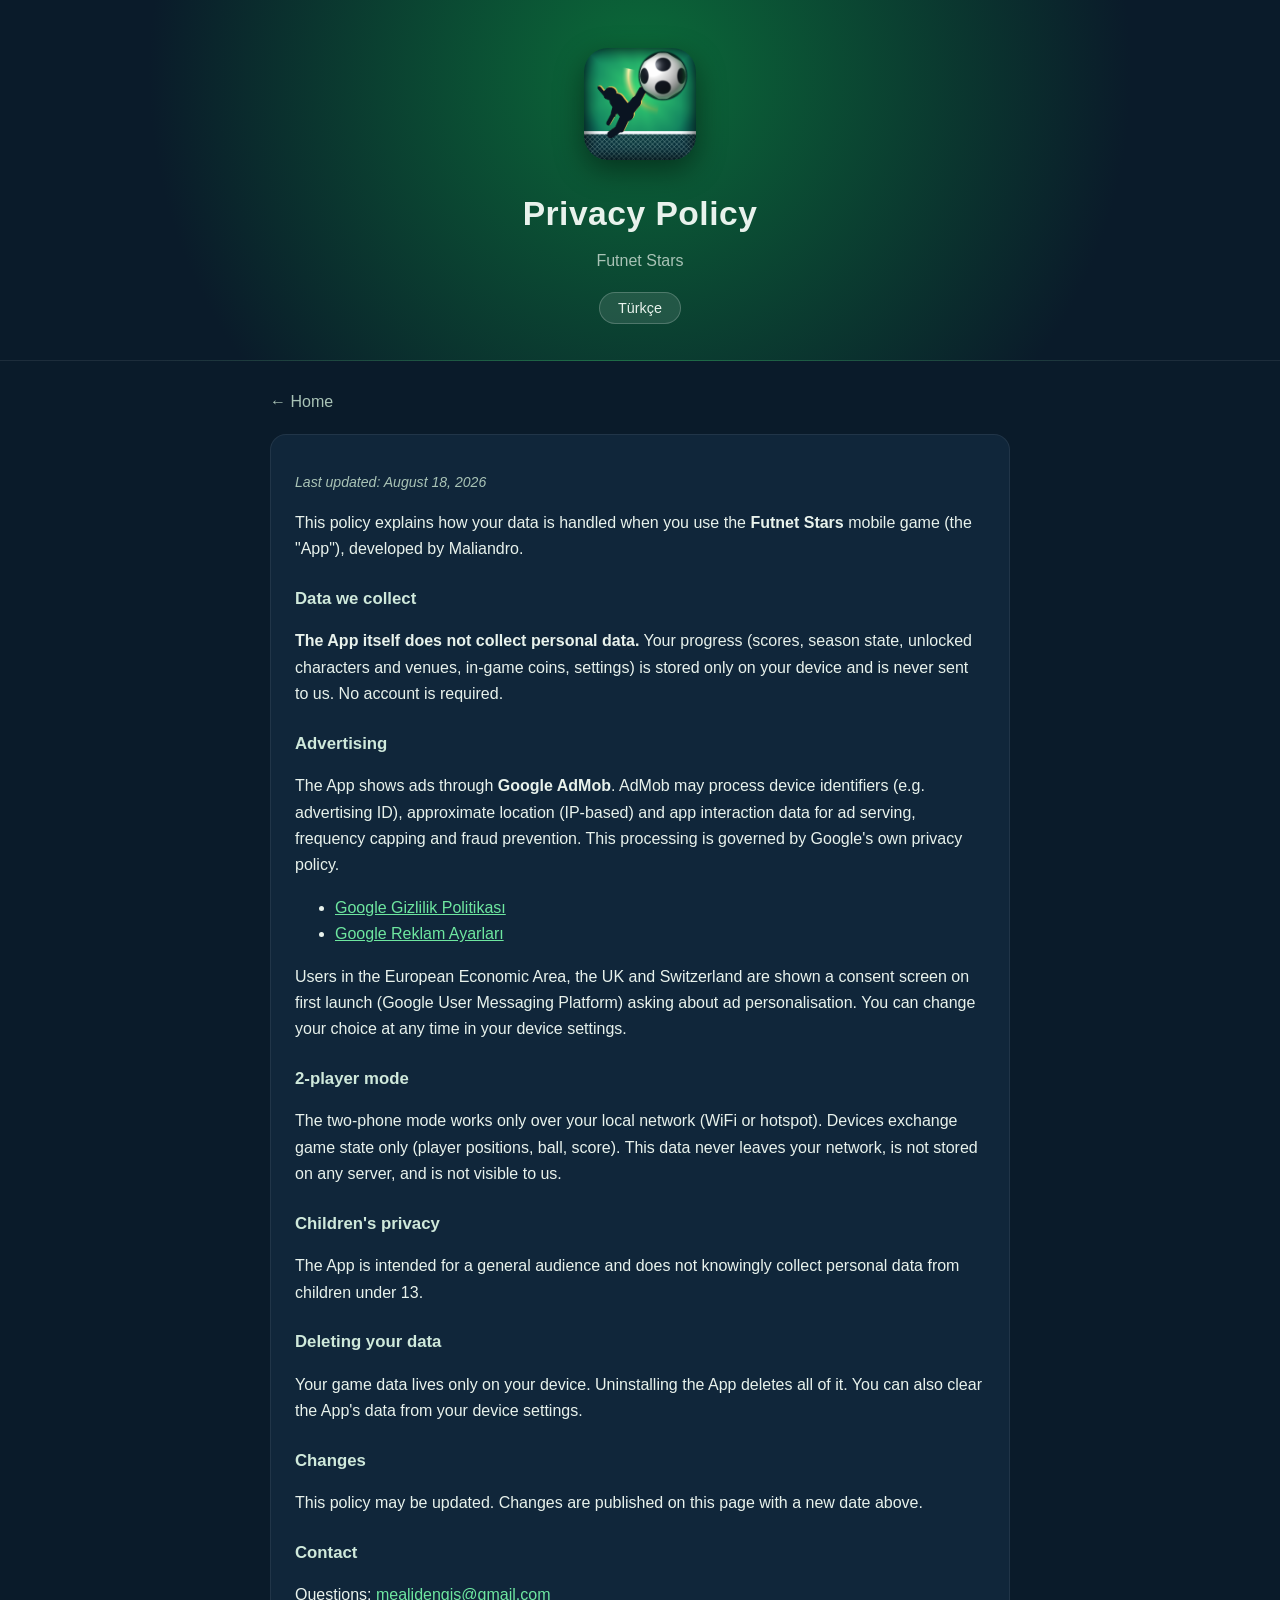
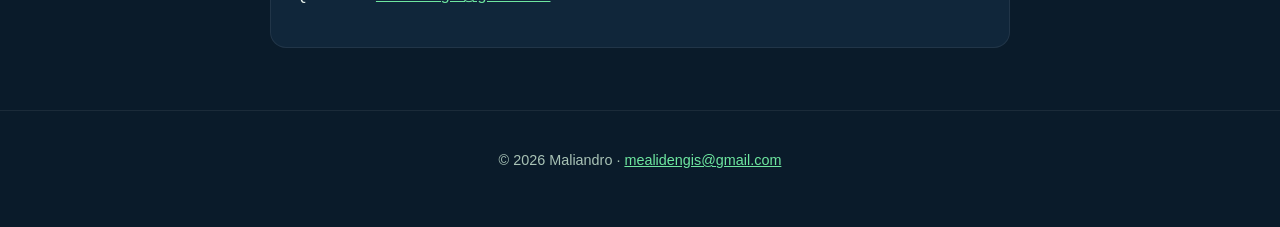
==== privacy.html @ ab41a3e8 "Metinler HTML icine gomuldu: JavaScript olmadan da tam okunur" ====
<!doctype html>
<html lang="tr">
<head>
<meta charset="utf-8">
<meta name="viewport" content="width=device-width, initial-scale=1">
<title>Gizlilik Politikası — Futnet Stars</title>
<meta name="description" content="Futnet Stars mobil oyununun gizlilik politikası. Privacy policy for the Futnet Stars mobile game.">
<link rel="icon" href="icon.png">
<link rel="stylesheet" href="style.css">
</head>
<body>
<header class="hero">
  <img class="icon" src="icon.png" alt="Futnet Stars">
  <h1 data-tr="Gizlilik Politikası" data-en="Privacy Policy">Gizlilik Politikası</h1>
  <p class="tag">Futnet Stars</p>
  <button id="lang" class="langbtn">English</button>
</header>

<main>
  <a class="back" href="index.html" data-tr="← Ana sayfa" data-en="← Home">← Ana sayfa</a>
  <section class="card">
    <p class="updated" data-tr="Son güncelleme: 18 Ağustos 2026" data-en="Last updated: August 18, 2026">Son güncelleme: 18 Ağustos 2026</p>

    <p data-tr="Bu politika, <strong>Futnet Stars</strong> mobil oyununu (&quot;Uygulama&quot;) kullanırken verilerinizin nasıl işlendiğini açıklar. Uygulama Maliandro tarafından geliştirilmiştir."
       data-en="This policy explains how your data is handled when you use the <strong>Futnet Stars</strong> mobile game (the &quot;App&quot;), developed by Maliandro.">Bu politika, <strong>Futnet Stars</strong> mobil oyununu ("Uygulama") kullanırken verilerinizin nasıl işlendiğini açıklar. Uygulama Maliandro tarafından geliştirilmiştir.</p>

    <h3 data-tr="Topladığımız veriler" data-en="Data we collect">Topladığımız veriler</h3>
    <p data-tr="<strong>Uygulamanın kendisi kişisel veri toplamaz.</strong> Oyun ilerlemeniz (skorlar, sezon durumu, açılan karakterler ve mekanlar, oyun içi para, ayarlar) yalnızca cihazınızda saklanır ve bize gönderilmez. Hesap oluşturmanız gerekmez."
       data-en="<strong>The App itself does not collect personal data.</strong> Your progress (scores, season state, unlocked characters and venues, in-game coins, settings) is stored only on your device and is never sent to us. No account is required."><strong>Uygulamanın kendisi kişisel veri toplamaz.</strong> Oyun ilerlemeniz (skorlar, sezon durumu, açılan karakterler ve mekanlar, oyun içi para, ayarlar) yalnızca cihazınızda saklanır ve bize gönderilmez. Hesap oluşturmanız gerekmez.</p>

    <h3 data-tr="Reklamlar" data-en="Advertising">Reklamlar</h3>
    <p data-tr="Uygulama, <strong>Google AdMob</strong> aracılığıyla reklam gösterir. AdMob; reklam sunumu, sıklık sınırlaması ve sahtecilik önleme amacıyla cihaz tanımlayıcılarını (ör. reklam kimliği), yaklaşık konum (IP tabanlı) ve uygulama etkileşim bilgilerini işleyebilir. Bu veriler Google tarafından kendi gizlilik politikası kapsamında işlenir."
       data-en="The App shows ads through <strong>Google AdMob</strong>. AdMob may process device identifiers (e.g. advertising ID), approximate location (IP-based) and app interaction data for ad serving, frequency capping and fraud prevention. This processing is governed by Google's own privacy policy.">Uygulama, <strong>Google AdMob</strong> aracılığıyla reklam gösterir. AdMob; reklam sunumu, sıklık sınırlaması ve sahtecilik önleme amacıyla cihaz tanımlayıcılarını (ör. reklam kimliği), yaklaşık konum (IP tabanlı) ve uygulama etkileşim bilgilerini işleyebilir. Bu veriler Google tarafından kendi gizlilik politikası kapsamında işlenir.</p>
    <ul>
      <li><a href="https://policies.google.com/privacy" target="_blank" rel="noopener">Google Gizlilik Politikası</a></li>
      <li><a href="https://adssettings.google.com" target="_blank" rel="noopener">Google Reklam Ayarları</a></li>
    </ul>
    <p data-tr="Avrupa Ekonomik Alanı, Birleşik Krallık ve İsviçre'deki kullanıcılara, ilk açılışta reklam kişiselleştirme tercihlerini soran bir onay ekranı gösterilir (Google User Messaging Platform). Tercihinizi cihaz ayarlarından dilediğiniz zaman değiştirebilirsiniz."
       data-en="Users in the European Economic Area, the UK and Switzerland are shown a consent screen on first launch (Google User Messaging Platform) asking about ad personalisation. You can change your choice at any time in your device settings.">Avrupa Ekonomik Alanı, Birleşik Krallık ve İsviçre'deki kullanıcılara, ilk açılışta reklam kişiselleştirme tercihlerini soran bir onay ekranı gösterilir (Google User Messaging Platform). Tercihinizi cihaz ayarlarından dilediğiniz zaman değiştirebilirsiniz.</p>

    <h3 data-tr="2 kişilik mod" data-en="2-player mode">2 kişilik mod</h3>
    <p data-tr="İki telefonla oynanan mod yalnızca yerel ağınız (WiFi veya hotspot) üzerinden çalışır. Cihazlar sadece oyun durumunu (oyuncu konumu, top, skor) birbirine gönderir. Bu veriler internete çıkmaz, bir sunucuda saklanmaz ve bizim tarafımızdan görülmez."
       data-en="The two-phone mode works only over your local network (WiFi or hotspot). Devices exchange game state only (player positions, ball, score). This data never leaves your network, is not stored on any server, and is not visible to us.">İki telefonla oynanan mod yalnızca yerel ağınız (WiFi veya hotspot) üzerinden çalışır. Cihazlar sadece oyun durumunu (oyuncu konumu, top, skor) birbirine gönderir. Bu veriler internete çıkmaz, bir sunucuda saklanmaz ve bizim tarafımızdan görülmez.</p>

    <h3 data-tr="Çocukların gizliliği" data-en="Children's privacy">Çocukların gizliliği</h3>
    <p data-tr="Uygulama genel kitleye yöneliktir ve bilerek 13 yaşın altındaki çocuklardan kişisel veri toplamaz."
       data-en="The App is intended for a general audience and does not knowingly collect personal data from children under 13.">Uygulama genel kitleye yöneliktir ve bilerek 13 yaşın altındaki çocuklardan kişisel veri toplamaz.</p>

    <h3 data-tr="Verilerinizin silinmesi" data-en="Deleting your data">Verilerinizin silinmesi</h3>
    <p data-tr="Oyun verileriniz yalnızca cihazınızdadır. Uygulamayı kaldırdığınızda tamamı silinir. Ayrıca cihaz ayarlarından uygulamanın verilerini temizleyebilirsiniz."
       data-en="Your game data lives only on your device. Uninstalling the App deletes all of it. You can also clear the App's data from your device settings.">Oyun verileriniz yalnızca cihazınızdadır. Uygulamayı kaldırdığınızda tamamı silinir. Ayrıca cihaz ayarlarından uygulamanın verilerini temizleyebilirsiniz.</p>

    <h3 data-tr="Değişiklikler" data-en="Changes">Değişiklikler</h3>
    <p data-tr="Bu politika güncellenebilir. Değişiklikler bu sayfada yayımlanır ve üstteki tarih güncellenir."
       data-en="This policy may be updated. Changes are published on this page with a new date above.">Bu politika güncellenebilir. Değişiklikler bu sayfada yayımlanır ve üstteki tarih güncellenir.</p>

    <h3 data-tr="İletişim" data-en="Contact">İletişim</h3>
    <p data-tr="Sorularınız için: <a href='mailto:mealidengis@gmail.com'>mealidengis@gmail.com</a>"
       data-en="Questions: <a href='mailto:mealidengis@gmail.com'>mealidengis@gmail.com</a>">Sorularınız için: <a href="mailto:mealidengis@gmail.com">mealidengis@gmail.com</a></p>
  </section>
</main>

<footer><p>© 2026 Maliandro · <a href="mailto:mealidengis@gmail.com">mealidengis@gmail.com</a></p></footer>
<script src="lang.js"></script>
</body>
</html>
---- style.css ----
:root {
  --green: #16b45c;
  --green-deep: #0b6b39;
  --navy: #0a1b2a;
  --navy-soft: #10263a;
  --text: #e8f2ec;
  --muted: #a9c3b6;
}
* { box-sizing: border-box; }
body {
  margin: 0;
  font-family: -apple-system, BlinkMacSystemFont, "Segoe UI", Roboto, Arial, sans-serif;
  background: var(--navy);
  color: var(--text);
  line-height: 1.65;
}
a { color: #6ee7a0; }
.hero {
  text-align: center;
  padding: 48px 20px 36px;
  background: radial-gradient(circle at 50% 20%, var(--green-deep), var(--navy) 70%);
  border-bottom: 1px solid rgba(255,255,255,.08);
}
.hero .icon {
  width: 112px; height: 112px;
  border-radius: 24px;
  box-shadow: 0 10px 30px rgba(0,0,0,.45);
}
.hero h1 { margin: 18px 0 6px; font-size: 2.1rem; letter-spacing: .5px; }
.hero .tag { margin: 0; color: var(--muted); }
.langbtn {
  margin-top: 18px;
  background: rgba(255,255,255,.1);
  color: var(--text);
  border: 1px solid rgba(255,255,255,.2);
  border-radius: 999px;
  padding: 7px 18px;
  font-size: .9rem;
  cursor: pointer;
}
.langbtn:hover { background: rgba(255,255,255,.18); }
main { max-width: 780px; margin: 0 auto; padding: 28px 20px 40px; }
.card {
  background: var(--navy-soft);
  border: 1px solid rgba(255,255,255,.07);
  border-radius: 16px;
  padding: 22px 24px;
  margin-bottom: 22px;
}
h2 { color: var(--green); margin-top: 0; font-size: 1.3rem; }
h3 { color: #cfe9db; font-size: 1.05rem; margin: 22px 0 6px; }
.feat { list-style: none; padding: 0; margin: 16px 0 0; }
.feat li { padding: 6px 0 6px 26px; position: relative; }
.feat li::before { content: "⚽"; position: absolute; left: 0; }
.links { display: flex; flex-wrap: wrap; gap: 12px; justify-content: center; }
.links a {
  background: var(--green);
  color: #06231a;
  font-weight: 700;
  text-decoration: none;
  padding: 12px 20px;
  border-radius: 999px;
}
.links a:hover { background: #22d06c; }
.back { display: inline-block; margin-bottom: 18px; color: var(--muted); text-decoration: none; }
footer {
  text-align: center;
  padding: 24px 20px 40px;
  color: var(--muted);
  font-size: .9rem;
  border-top: 1px solid rgba(255,255,255,.07);
}
.updated { color: var(--muted); font-size: .88rem; font-style: italic; }
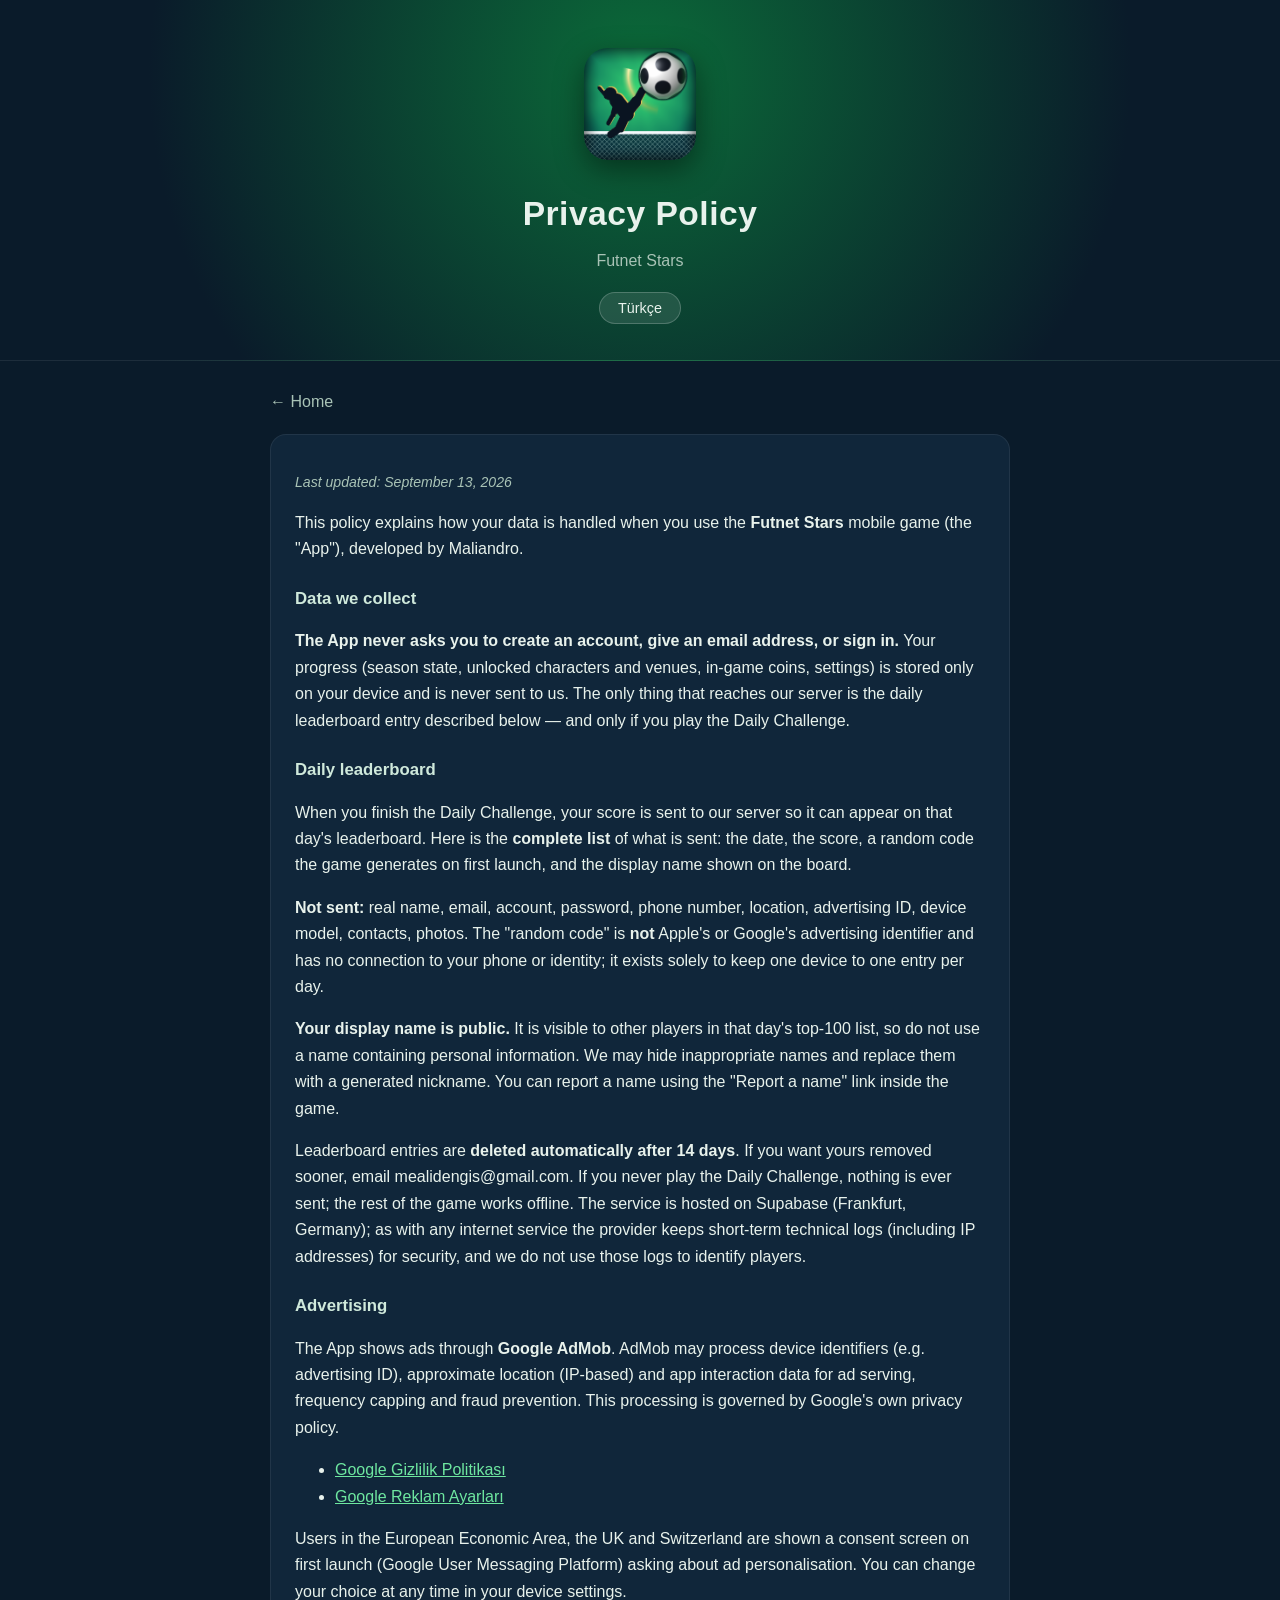
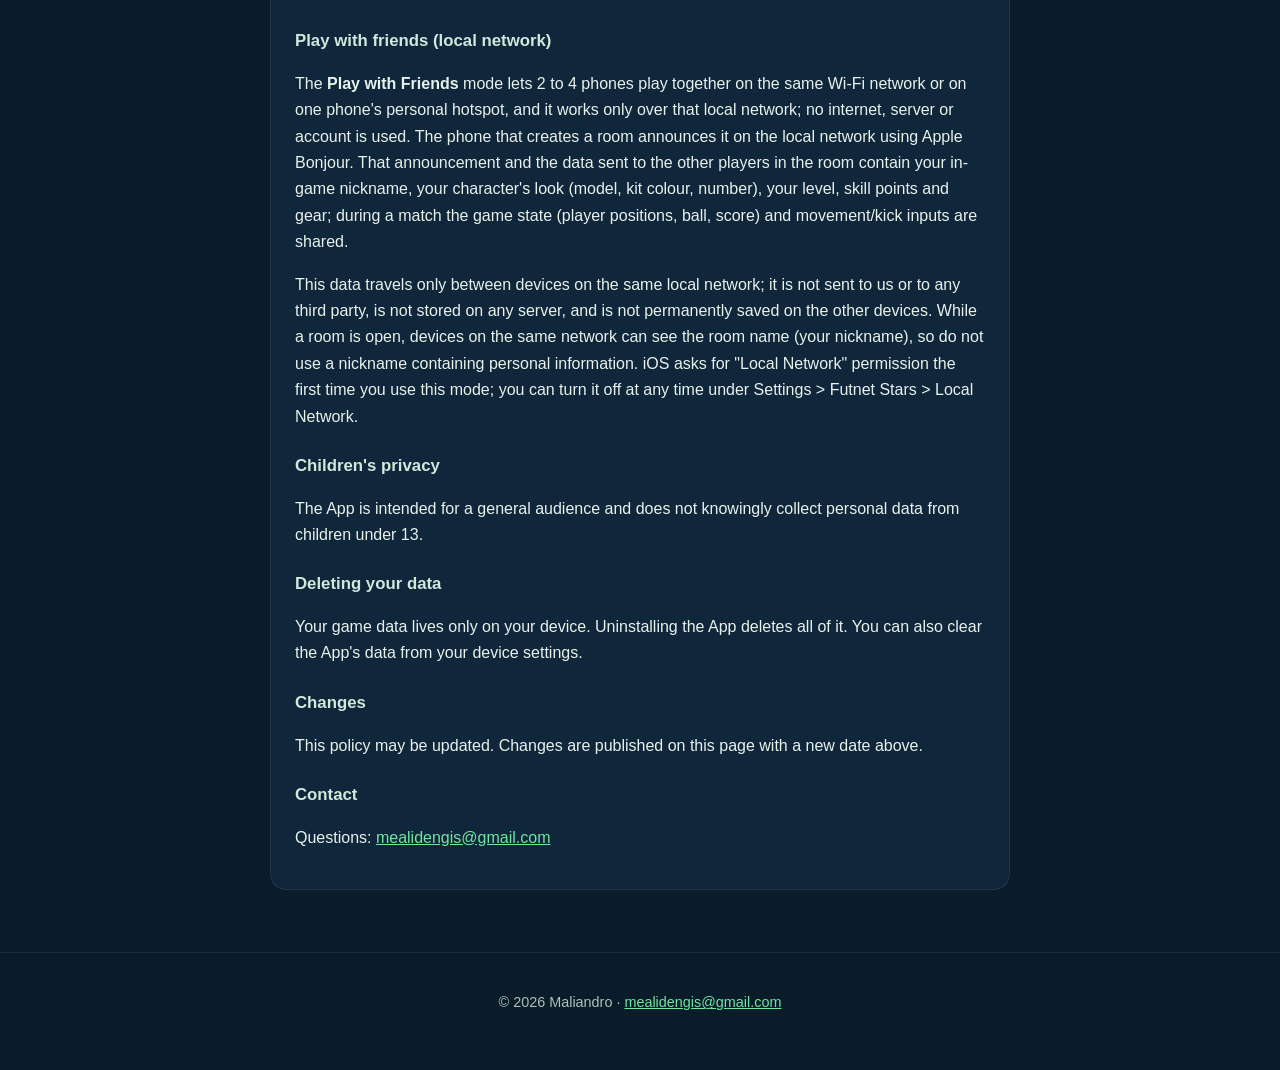
==== commit bc36e703: "Gizlilik politikasi: gunluk siralama (Supabase), reklam ve yerel ag (Arkadasla Oyna) bolumleri gunce" ====
--- a/privacy.html
+++ b/privacy.html
@@ -19,14 +19,24 @@
 <main>
   <a class="back" href="index.html" data-tr="← Ana sayfa" data-en="← Home">← Ana sayfa</a>
   <section class="card">
-    <p class="updated" data-tr="Son güncelleme: 18 Ağustos 2026" data-en="Last updated: August 18, 2026">Son güncelleme: 18 Ağustos 2026</p>
+    <p class="updated" data-tr="Son güncelleme: 13 Eylül 2026" data-en="Last updated: September 13, 2026">Son güncelleme: 13 Eylül 2026</p>
 
     <p data-tr="Bu politika, <strong>Futnet Stars</strong> mobil oyununu (&quot;Uygulama&quot;) kullanırken verilerinizin nasıl işlendiğini açıklar. Uygulama Maliandro tarafından geliştirilmiştir."
        data-en="This policy explains how your data is handled when you use the <strong>Futnet Stars</strong> mobile game (the &quot;App&quot;), developed by Maliandro.">Bu politika, <strong>Futnet Stars</strong> mobil oyununu ("Uygulama") kullanırken verilerinizin nasıl işlendiğini açıklar. Uygulama Maliandro tarafından geliştirilmiştir.</p>
 
     <h3 data-tr="Topladığımız veriler" data-en="Data we collect">Topladığımız veriler</h3>
-    <p data-tr="<strong>Uygulamanın kendisi kişisel veri toplamaz.</strong> Oyun ilerlemeniz (skorlar, sezon durumu, açılan karakterler ve mekanlar, oyun içi para, ayarlar) yalnızca cihazınızda saklanır ve bize gönderilmez. Hesap oluşturmanız gerekmez."
-       data-en="<strong>The App itself does not collect personal data.</strong> Your progress (scores, season state, unlocked characters and venues, in-game coins, settings) is stored only on your device and is never sent to us. No account is required."><strong>Uygulamanın kendisi kişisel veri toplamaz.</strong> Oyun ilerlemeniz (skorlar, sezon durumu, açılan karakterler ve mekanlar, oyun içi para, ayarlar) yalnızca cihazınızda saklanır ve bize gönderilmez. Hesap oluşturmanız gerekmez.</p>
+    <p data-tr="<strong>Uygulama hesap açmanızı, e-posta vermenizi veya giriş yapmanızı istemez.</strong> Oyun ilerlemeniz (sezon durumu, açılan karakterler ve mekanlar, oyun içi para, ayarlar) yalnızca cihazınızda saklanır ve bize gönderilmez. Sunucumuza giden tek şey, aşağıda anlatılan günlük sıralama kaydıdır — o da yalnızca Günlük Meydan Okuma&#39;yı oynarsanız."
+       data-en="<strong>The App never asks you to create an account, give an email address, or sign in.</strong> Your progress (season state, unlocked characters and venues, in-game coins, settings) is stored only on your device and is never sent to us. The only thing that reaches our server is the daily leaderboard entry described below — and only if you play the Daily Challenge."><strong>Uygulama hesap açmanızı, e-posta vermenizi veya giriş yapmanızı istemez.</strong> Oyun ilerlemeniz (sezon durumu, açılan karakterler ve mekanlar, oyun içi para, ayarlar) yalnızca cihazınızda saklanır ve bize gönderilmez. Sunucumuza giden tek şey, aşağıda anlatılan günlük sıralama kaydıdır — o da yalnızca Günlük Meydan Okuma'yı oynarsanız.</p>
+
+    <h3 data-tr="Günlük sıralama" data-en="Daily leaderboard">Günlük sıralama</h3>
+    <p data-tr="Günlük Meydan Okuma&#39;yı bitirdiğinizde skorunuz, o günün sıralama tablosunda görünmesi için sunucumuza gönderilir. Gönderilen <strong>tam liste</strong> şudur: tarih, skor, oyunun ilk açılışta kendi ürettiği rastgele bir kod ve listede görünecek takma adınız."
+       data-en="When you finish the Daily Challenge, your score is sent to our server so it can appear on that day&#39;s leaderboard. Here is the <strong>complete list</strong> of what is sent: the date, the score, a random code the game generates on first launch, and the display name shown on the board.">Günlük Meydan Okuma'yı bitirdiğinizde skorunuz, o günün sıralama tablosunda görünmesi için sunucumuza gönderilir. Gönderilen <strong>tam liste</strong> şudur: tarih, skor, oyunun ilk açılışta kendi ürettiği rastgele bir kod ve listede görünecek takma adınız.</p>
+    <p data-tr="<strong>Gönderilmeyen:</strong> ad-soyad, e-posta, hesap, şifre, telefon numarası, konum, reklam kimliği, telefon modeli, rehber, fotoğraf. &quot;Rastgele kod&quot; Apple ya da Google&#39;ın reklam kimliği <strong>değildir</strong>, telefonunuzla veya kimliğinizle hiçbir bağı yoktur; tek işlevi aynı cihazın günde tek satır göndermesini sağlamaktır."
+       data-en="<strong>Not sent:</strong> real name, email, account, password, phone number, location, advertising ID, device model, contacts, photos. The &quot;random code&quot; is <strong>not</strong> Apple&#39;s or Google&#39;s advertising identifier and has no connection to your phone or identity; it exists solely to keep one device to one entry per day."><strong>Gönderilmeyen:</strong> ad-soyad, e-posta, hesap, şifre, telefon numarası, konum, reklam kimliği, telefon modeli, rehber, fotoğraf. "Rastgele kod" Apple ya da Google'ın reklam kimliği <strong>değildir</strong>, telefonunuzla veya kimliğinizle hiçbir bağı yoktur; tek işlevi aynı cihazın günde tek satır göndermesini sağlamaktır.</p>
+    <p data-tr="<strong>Görünen ad herkese açıktır.</strong> Yazdığınız ad, o günün ilk 100 listesinde diğer oyuncular tarafından görülür; kişisel bilgi içeren bir ad yazmayın. Uygunsuz adlar tarafımızdan gizlenebilir ve yerine üretilmiş bir takma ad konur. Oyun içindeki &quot;Uygunsuz ad bildir&quot; bağlantısıyla bize bildirebilirsiniz."
+       data-en="<strong>Your display name is public.</strong> It is visible to other players in that day&#39;s top-100 list, so do not use a name containing personal information. We may hide inappropriate names and replace them with a generated nickname. You can report a name using the &quot;Report a name&quot; link inside the game."><strong>Görünen ad herkese açıktır.</strong> Yazdığınız ad, o günün ilk 100 listesinde diğer oyuncular tarafından görülür; kişisel bilgi içeren bir ad yazmayın. Uygunsuz adlar tarafımızdan gizlenebilir ve yerine üretilmiş bir takma ad konur. Oyun içindeki "Uygunsuz ad bildir" bağlantısıyla bize bildirebilirsiniz.</p>
+    <p data-tr="Sıralama kayıtları <strong>14 gün sonra otomatik silinir</strong>. Daha erken silinmesini isterseniz mealidengis@gmail.com adresine yazmanız yeterli. Günlük Meydan Okuma&#39;yı oynamazsanız sunucuya hiçbir şey gitmez; oyunun geri kalanı internetsiz çalışır. Hizmet Supabase üzerinde (Frankfurt, Almanya) barındırılır; her internet servisinde olduğu gibi sağlayıcı güvenlik amacıyla kısa süreli teknik kayıtlar (IP adresi dahil) tutar, bu kayıtları oyuncu tanımlamak için kullanmayız."
+       data-en="Leaderboard entries are <strong>deleted automatically after 14 days</strong>. If you want yours removed sooner, email mealidengis@gmail.com. If you never play the Daily Challenge, nothing is ever sent; the rest of the game works offline. The service is hosted on Supabase (Frankfurt, Germany); as with any internet service the provider keeps short-term technical logs (including IP addresses) for security, and we do not use those logs to identify players.">Sıralama kayıtları <strong>14 gün sonra otomatik silinir</strong>. Daha erken silinmesini isterseniz mealidengis@gmail.com adresine yazmanız yeterli. Günlük Meydan Okuma'yı oynamazsanız sunucuya hiçbir şey gitmez; oyunun geri kalanı internetsiz çalışır. Hizmet Supabase üzerinde (Frankfurt, Almanya) barındırılır; her internet servisinde olduğu gibi sağlayıcı güvenlik amacıyla kısa süreli teknik kayıtlar (IP adresi dahil) tutar, bu kayıtları oyuncu tanımlamak için kullanmayız.</p>
 
     <h3 data-tr="Reklamlar" data-en="Advertising">Reklamlar</h3>
     <p data-tr="Uygulama, <strong>Google AdMob</strong> aracılığıyla reklam gösterir. AdMob; reklam sunumu, sıklık sınırlaması ve sahtecilik önleme amacıyla cihaz tanımlayıcılarını (ör. reklam kimliği), yaklaşık konum (IP tabanlı) ve uygulama etkileşim bilgilerini işleyebilir. Bu veriler Google tarafından kendi gizlilik politikası kapsamında işlenir."
@@ -38,9 +48,11 @@
     <p data-tr="Avrupa Ekonomik Alanı, Birleşik Krallık ve İsviçre'deki kullanıcılara, ilk açılışta reklam kişiselleştirme tercihlerini soran bir onay ekranı gösterilir (Google User Messaging Platform). Tercihinizi cihaz ayarlarından dilediğiniz zaman değiştirebilirsiniz."
        data-en="Users in the European Economic Area, the UK and Switzerland are shown a consent screen on first launch (Google User Messaging Platform) asking about ad personalisation. You can change your choice at any time in your device settings.">Avrupa Ekonomik Alanı, Birleşik Krallık ve İsviçre'deki kullanıcılara, ilk açılışta reklam kişiselleştirme tercihlerini soran bir onay ekranı gösterilir (Google User Messaging Platform). Tercihinizi cihaz ayarlarından dilediğiniz zaman değiştirebilirsiniz.</p>
 
-    <h3 data-tr="2 kişilik mod" data-en="2-player mode">2 kişilik mod</h3>
-    <p data-tr="İki telefonla oynanan mod yalnızca yerel ağınız (WiFi veya hotspot) üzerinden çalışır. Cihazlar sadece oyun durumunu (oyuncu konumu, top, skor) birbirine gönderir. Bu veriler internete çıkmaz, bir sunucuda saklanmaz ve bizim tarafımızdan görülmez."
-       data-en="The two-phone mode works only over your local network (WiFi or hotspot). Devices exchange game state only (player positions, ball, score). This data never leaves your network, is not stored on any server, and is not visible to us.">İki telefonla oynanan mod yalnızca yerel ağınız (WiFi veya hotspot) üzerinden çalışır. Cihazlar sadece oyun durumunu (oyuncu konumu, top, skor) birbirine gönderir. Bu veriler internete çıkmaz, bir sunucuda saklanmaz ve bizim tarafımızdan görülmez.</p>
+    <h3 data-tr="Arkadaşla oyna (yerel ağ)" data-en="Play with friends (local network)">Arkadaşla oyna (yerel ağ)</h3>
+    <p data-tr="<strong>Arkadaşla Oyna</strong> modu, 2 ila 4 telefonun aynı WiFi ağında ya da bir telefonun kişisel erişim noktasında birlikte oynamasını sağlar ve yalnızca bu yerel ağ üzerinden çalışır; internet, sunucu veya hesap kullanılmaz. Oda kuran telefon odayı yerel ağda Apple Bonjour ile duyurur. Bu duyuruda ve odadaki diğer oyunculara giden verilerde oyun içi takma adınız, karakterinizin görünümü (model, forma rengi, numara), seviyeniz, yetenek puanlarınız ve ekipmanınız bulunur; maç sırasında oyun durumu (oyuncu konumları, top, skor) ve hareket/vuruş girdileri paylaşılır."
+       data-en="The <strong>Play with Friends</strong> mode lets 2 to 4 phones play together on the same Wi-Fi network or on one phone&#39;s personal hotspot, and it works only over that local network; no internet, server or account is used. The phone that creates a room announces it on the local network using Apple Bonjour. That announcement and the data sent to the other players in the room contain your in-game nickname, your character&#39;s look (model, kit colour, number), your level, skill points and gear; during a match the game state (player positions, ball, score) and movement/kick inputs are shared."><strong>Arkadaşla Oyna</strong> modu, 2 ila 4 telefonun aynı WiFi ağında ya da bir telefonun kişisel erişim noktasında birlikte oynamasını sağlar ve yalnızca bu yerel ağ üzerinden çalışır; internet, sunucu veya hesap kullanılmaz. Oda kuran telefon odayı yerel ağda Apple Bonjour ile duyurur. Bu duyuruda ve odadaki diğer oyunculara giden verilerde oyun içi takma adınız, karakterinizin görünümü (model, forma rengi, numara), seviyeniz, yetenek puanlarınız ve ekipmanınız bulunur; maç sırasında oyun durumu (oyuncu konumları, top, skor) ve hareket/vuruş girdileri paylaşılır.</p>
+    <p data-tr="Bu veriler yalnızca aynı yerel ağdaki cihazlar arasında gider; bize ya da üçüncü taraflara gönderilmez, hiçbir sunucuda saklanmaz ve diğer cihazlarda kalıcı olarak kaydedilmez. Oda açıkken aynı ağdaki cihazlar oda adını (takma adınızı) görebilir; kişisel bilgi içeren bir takma ad kullanmayın. iOS bu mod için ilk kullanımda &quot;Yerel Ağ&quot; izni ister; izni Ayarlar &gt; Futnet Stars &gt; Yerel Ağ bölümünden dilediğiniz zaman kapatabilirsiniz."
+       data-en="This data travels only between devices on the same local network; it is not sent to us or to any third party, is not stored on any server, and is not permanently saved on the other devices. While a room is open, devices on the same network can see the room name (your nickname), so do not use a nickname containing personal information. iOS asks for &quot;Local Network&quot; permission the first time you use this mode; you can turn it off at any time under Settings &gt; Futnet Stars &gt; Local Network.">Bu veriler yalnızca aynı yerel ağdaki cihazlar arasında gider; bize ya da üçüncü taraflara gönderilmez, hiçbir sunucuda saklanmaz ve diğer cihazlarda kalıcı olarak kaydedilmez. Oda açıkken aynı ağdaki cihazlar oda adını (takma adınızı) görebilir; kişisel bilgi içeren bir takma ad kullanmayın. iOS bu mod için ilk kullanımda "Yerel Ağ" izni ister; izni Ayarlar &gt; Futnet Stars &gt; Yerel Ağ bölümünden dilediğiniz zaman kapatabilirsiniz.</p>
 
     <h3 data-tr="Çocukların gizliliği" data-en="Children's privacy">Çocukların gizliliği</h3>
     <p data-tr="Uygulama genel kitleye yöneliktir ve bilerek 13 yaşın altındaki çocuklardan kişisel veri toplamaz."
@@ -48,7 +60,7 @@
 
     <h3 data-tr="Verilerinizin silinmesi" data-en="Deleting your data">Verilerinizin silinmesi</h3>
     <p data-tr="Oyun verileriniz yalnızca cihazınızdadır. Uygulamayı kaldırdığınızda tamamı silinir. Ayrıca cihaz ayarlarından uygulamanın verilerini temizleyebilirsiniz."
-       data-en="Your game data lives only on your device. Uninstalling the App deletes all of it. You can also clear the App's data from your device settings.">Oyun verileriniz yalnızca cihazınızdadır. Uygulamayı kaldırdığınızda tamamı silinir. Ayrıca cihaz ayarlarından uygulamanın verilerini temizleyebilirsiniz.</p>
+       data-en="Your game data lives only on your device. Uninstalling the App deletes all of it. You can also clear the App's data from your device settings.">Oyun verileriniz yalnızca cihazınızdadır. Uygulamayı kaldırdığınızda tamamı silinir. Ayrıca cihaz ayarlarından uygulamanın verilerini temizleyebilirsiniz. Günlük sıralamaya gönderdiğiniz kayıt 14 gün sonra otomatik silinir; daha erken silinmesi için mealidengis@gmail.com adresine yazabilirsiniz.</p>
 
     <h3 data-tr="Değişiklikler" data-en="Changes">Değişiklikler</h3>
     <p data-tr="Bu politika güncellenebilir. Değişiklikler bu sayfada yayımlanır ve üstteki tarih güncellenir."
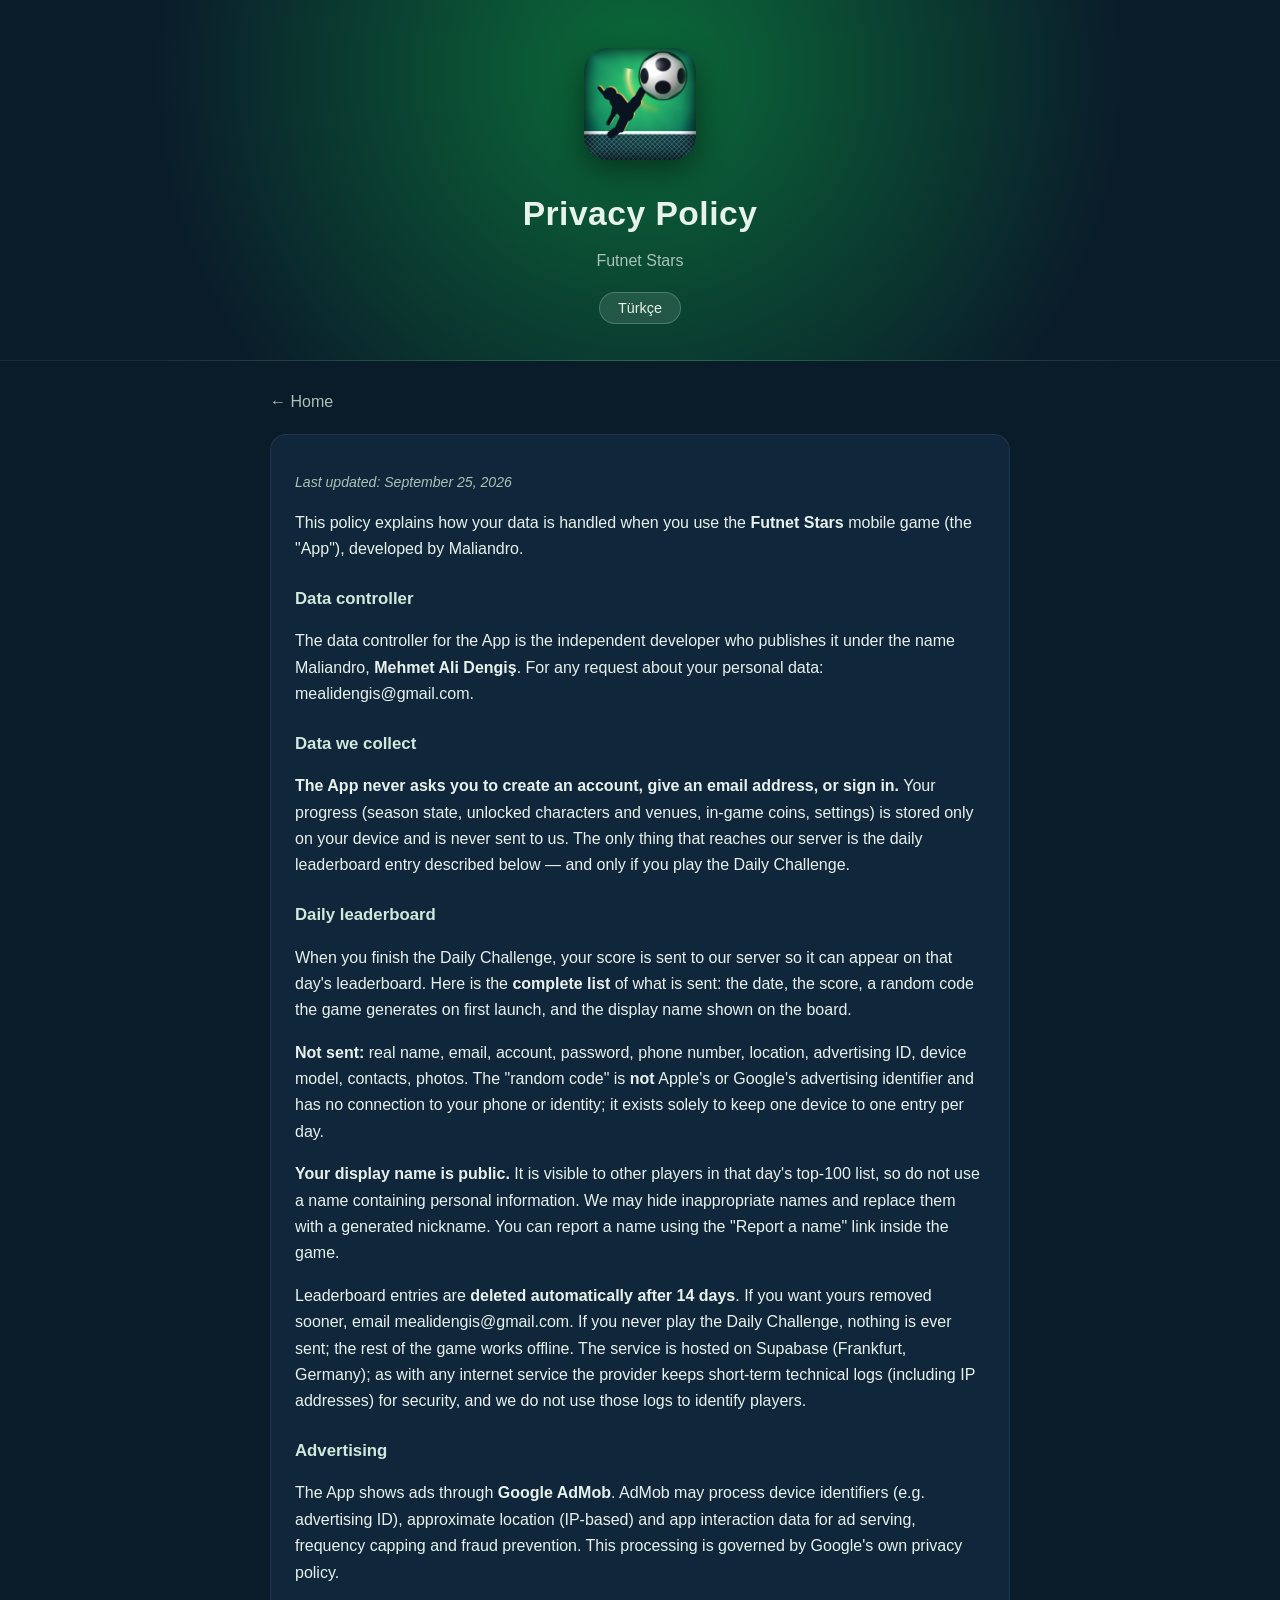
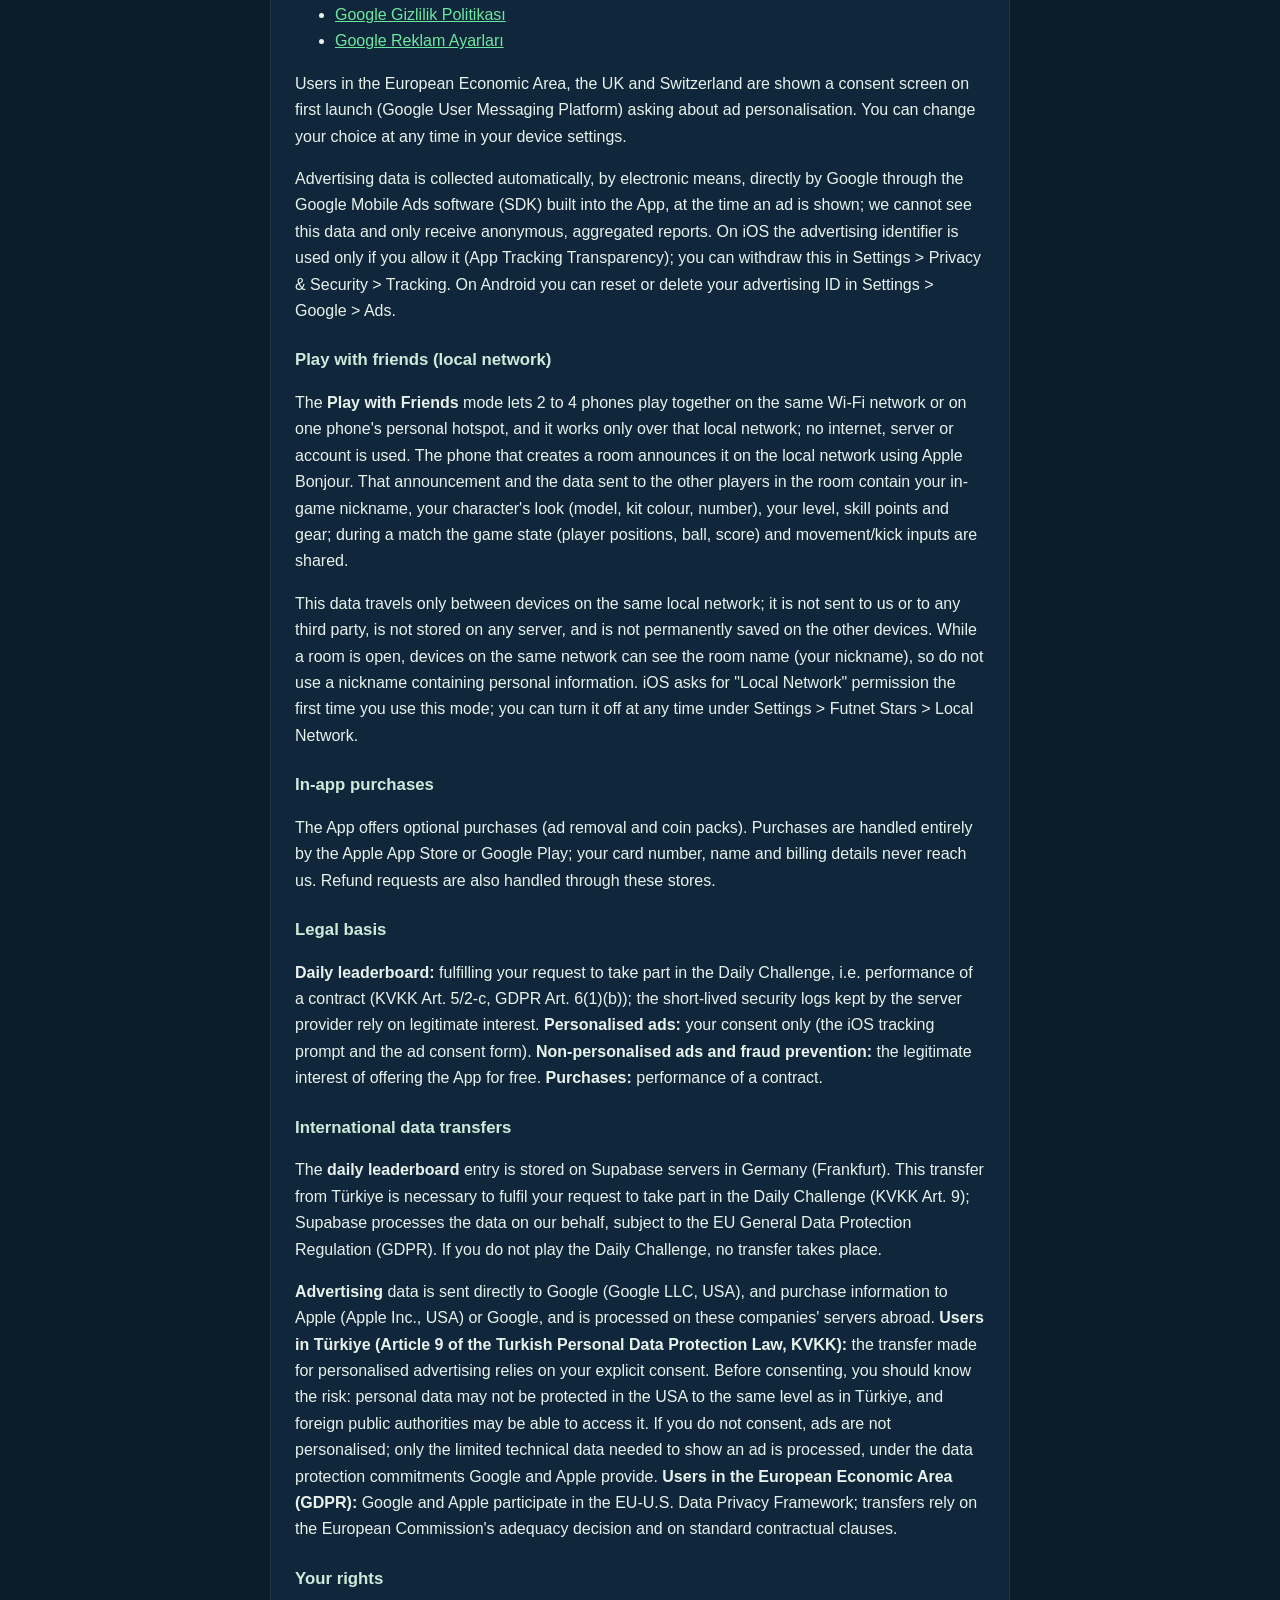
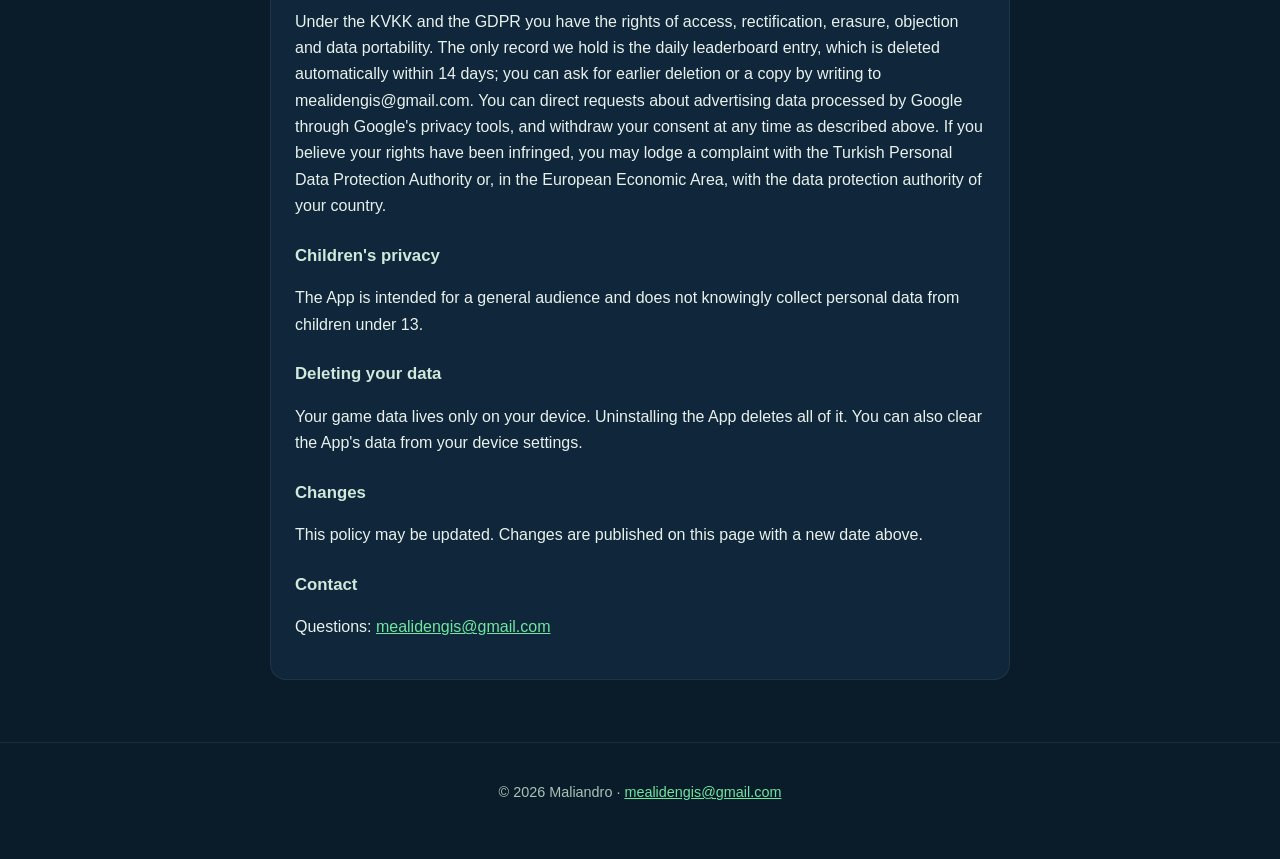
==== commit 28db4693: "Futnet Stars Gizlilik politikası: veri sorumlusu, hukuki dayanak, yurt dışı aktarım (KVKK m.9 / GDPR" ====
--- a/privacy.html
+++ b/privacy.html
@@ -19,10 +19,14 @@
 <main>
   <a class="back" href="index.html" data-tr="← Ana sayfa" data-en="← Home">← Ana sayfa</a>
   <section class="card">
-    <p class="updated" data-tr="Son güncelleme: 13 Eylül 2026" data-en="Last updated: September 13, 2026">Son güncelleme: 13 Eylül 2026</p>
+    <p class="updated" data-tr="Son güncelleme: 25 Eylül 2026" data-en="Last updated: September 25, 2026">Son güncelleme: 25 Eylül 2026</p>
 
     <p data-tr="Bu politika, <strong>Futnet Stars</strong> mobil oyununu (&quot;Uygulama&quot;) kullanırken verilerinizin nasıl işlendiğini açıklar. Uygulama Maliandro tarafından geliştirilmiştir."
        data-en="This policy explains how your data is handled when you use the <strong>Futnet Stars</strong> mobile game (the &quot;App&quot;), developed by Maliandro.">Bu politika, <strong>Futnet Stars</strong> mobil oyununu ("Uygulama") kullanırken verilerinizin nasıl işlendiğini açıklar. Uygulama Maliandro tarafından geliştirilmiştir.</p>
+
+    <h3 data-tr="Veri sorumlusu" data-en="Data controller">Veri sorumlusu</h3>
+    <p data-tr="Uygulamanın veri sorumlusu, uygulamayı Maliandro adıyla yayımlayan bağımsız geliştirici <strong>Mehmet Ali Dengiş</strong>&#39;tir. Kişisel verilerinize ilişkin her türlü talep için: mealidengis@gmail.com."
+       data-en="The data controller for the App is the independent developer who publishes it under the name Maliandro, <strong>Mehmet Ali Dengiş</strong>. For any request about your personal data: mealidengis@gmail.com.">Uygulamanın veri sorumlusu, uygulamayı Maliandro adıyla yayımlayan bağımsız geliştirici <strong>Mehmet Ali Dengiş</strong>&#39;tir. Kişisel verilerinize ilişkin her türlü talep için: mealidengis@gmail.com.</p>
 
     <h3 data-tr="Topladığımız veriler" data-en="Data we collect">Topladığımız veriler</h3>
     <p data-tr="<strong>Uygulama hesap açmanızı, e-posta vermenizi veya giriş yapmanızı istemez.</strong> Oyun ilerlemeniz (sezon durumu, açılan karakterler ve mekanlar, oyun içi para, ayarlar) yalnızca cihazınızda saklanır ve bize gönderilmez. Sunucumuza giden tek şey, aşağıda anlatılan günlük sıralama kaydıdır — o da yalnızca Günlük Meydan Okuma&#39;yı oynarsanız."
@@ -48,11 +52,32 @@
     <p data-tr="Avrupa Ekonomik Alanı, Birleşik Krallık ve İsviçre'deki kullanıcılara, ilk açılışta reklam kişiselleştirme tercihlerini soran bir onay ekranı gösterilir (Google User Messaging Platform). Tercihinizi cihaz ayarlarından dilediğiniz zaman değiştirebilirsiniz."
        data-en="Users in the European Economic Area, the UK and Switzerland are shown a consent screen on first launch (Google User Messaging Platform) asking about ad personalisation. You can change your choice at any time in your device settings.">Avrupa Ekonomik Alanı, Birleşik Krallık ve İsviçre'deki kullanıcılara, ilk açılışta reklam kişiselleştirme tercihlerini soran bir onay ekranı gösterilir (Google User Messaging Platform). Tercihinizi cihaz ayarlarından dilediğiniz zaman değiştirebilirsiniz.</p>
 
+    <p data-tr="Reklam verileri, uygulamaya gömülü Google Mobile Ads yazılımı (SDK) aracılığıyla, elektronik ortamda ve otomatik yolla, reklam gösterildiği sırada doğrudan Google tarafından toplanır; bu verileri biz göremeyiz, bize yalnızca kimliksiz ve toplu raporlar ulaşır. iOS&#39;ta reklam kimliği yalnızca izin verirseniz kullanılır (App Tracking Transparency); izni Ayarlar &gt; Gizlilik ve Güvenlik &gt; İzleme bölümünden geri alabilirsiniz. Android&#39;de reklam kimliğinizi Ayarlar &gt; Google &gt; Reklamlar bölümünden sıfırlayabilir veya silebilirsiniz."
+       data-en="Advertising data is collected automatically, by electronic means, directly by Google through the Google Mobile Ads software (SDK) built into the App, at the time an ad is shown; we cannot see this data and only receive anonymous, aggregated reports. On iOS the advertising identifier is used only if you allow it (App Tracking Transparency); you can withdraw this in Settings &gt; Privacy &amp; Security &gt; Tracking. On Android you can reset or delete your advertising ID in Settings &gt; Google &gt; Ads.">Reklam verileri, uygulamaya gömülü Google Mobile Ads yazılımı (SDK) aracılığıyla, elektronik ortamda ve otomatik yolla, reklam gösterildiği sırada doğrudan Google tarafından toplanır; bu verileri biz göremeyiz, bize yalnızca kimliksiz ve toplu raporlar ulaşır. iOS&#39;ta reklam kimliği yalnızca izin verirseniz kullanılır (App Tracking Transparency); izni Ayarlar &gt; Gizlilik ve Güvenlik &gt; İzleme bölümünden geri alabilirsiniz. Android&#39;de reklam kimliğinizi Ayarlar &gt; Google &gt; Reklamlar bölümünden sıfırlayabilir veya silebilirsiniz.</p>
+
     <h3 data-tr="Arkadaşla oyna (yerel ağ)" data-en="Play with friends (local network)">Arkadaşla oyna (yerel ağ)</h3>
     <p data-tr="<strong>Arkadaşla Oyna</strong> modu, 2 ila 4 telefonun aynı WiFi ağında ya da bir telefonun kişisel erişim noktasında birlikte oynamasını sağlar ve yalnızca bu yerel ağ üzerinden çalışır; internet, sunucu veya hesap kullanılmaz. Oda kuran telefon odayı yerel ağda Apple Bonjour ile duyurur. Bu duyuruda ve odadaki diğer oyunculara giden verilerde oyun içi takma adınız, karakterinizin görünümü (model, forma rengi, numara), seviyeniz, yetenek puanlarınız ve ekipmanınız bulunur; maç sırasında oyun durumu (oyuncu konumları, top, skor) ve hareket/vuruş girdileri paylaşılır."
        data-en="The <strong>Play with Friends</strong> mode lets 2 to 4 phones play together on the same Wi-Fi network or on one phone&#39;s personal hotspot, and it works only over that local network; no internet, server or account is used. The phone that creates a room announces it on the local network using Apple Bonjour. That announcement and the data sent to the other players in the room contain your in-game nickname, your character&#39;s look (model, kit colour, number), your level, skill points and gear; during a match the game state (player positions, ball, score) and movement/kick inputs are shared."><strong>Arkadaşla Oyna</strong> modu, 2 ila 4 telefonun aynı WiFi ağında ya da bir telefonun kişisel erişim noktasında birlikte oynamasını sağlar ve yalnızca bu yerel ağ üzerinden çalışır; internet, sunucu veya hesap kullanılmaz. Oda kuran telefon odayı yerel ağda Apple Bonjour ile duyurur. Bu duyuruda ve odadaki diğer oyunculara giden verilerde oyun içi takma adınız, karakterinizin görünümü (model, forma rengi, numara), seviyeniz, yetenek puanlarınız ve ekipmanınız bulunur; maç sırasında oyun durumu (oyuncu konumları, top, skor) ve hareket/vuruş girdileri paylaşılır.</p>
     <p data-tr="Bu veriler yalnızca aynı yerel ağdaki cihazlar arasında gider; bize ya da üçüncü taraflara gönderilmez, hiçbir sunucuda saklanmaz ve diğer cihazlarda kalıcı olarak kaydedilmez. Oda açıkken aynı ağdaki cihazlar oda adını (takma adınızı) görebilir; kişisel bilgi içeren bir takma ad kullanmayın. iOS bu mod için ilk kullanımda &quot;Yerel Ağ&quot; izni ister; izni Ayarlar &gt; Futnet Stars &gt; Yerel Ağ bölümünden dilediğiniz zaman kapatabilirsiniz."
        data-en="This data travels only between devices on the same local network; it is not sent to us or to any third party, is not stored on any server, and is not permanently saved on the other devices. While a room is open, devices on the same network can see the room name (your nickname), so do not use a nickname containing personal information. iOS asks for &quot;Local Network&quot; permission the first time you use this mode; you can turn it off at any time under Settings &gt; Futnet Stars &gt; Local Network.">Bu veriler yalnızca aynı yerel ağdaki cihazlar arasında gider; bize ya da üçüncü taraflara gönderilmez, hiçbir sunucuda saklanmaz ve diğer cihazlarda kalıcı olarak kaydedilmez. Oda açıkken aynı ağdaki cihazlar oda adını (takma adınızı) görebilir; kişisel bilgi içeren bir takma ad kullanmayın. iOS bu mod için ilk kullanımda "Yerel Ağ" izni ister; izni Ayarlar &gt; Futnet Stars &gt; Yerel Ağ bölümünden dilediğiniz zaman kapatabilirsiniz.</p>
+
+    <h3 data-tr="Uygulama içi satın alımlar" data-en="In-app purchases">Uygulama içi satın alımlar</h3>
+    <p data-tr="Uygulama isteğe bağlı satın alımlar sunar (reklamları kaldırma ve altın paketleri). Satın alımlar tamamen Apple App Store veya Google Play tarafından işlenir; kart numaranız, adınız ve fatura bilgileriniz bize ulaşmaz. İade talepleri de bu mağazalar üzerinden yürütülür."
+       data-en="The App offers optional purchases (ad removal and coin packs). Purchases are handled entirely by the Apple App Store or Google Play; your card number, name and billing details never reach us. Refund requests are also handled through these stores.">Uygulama isteğe bağlı satın alımlar sunar (reklamları kaldırma ve altın paketleri). Satın alımlar tamamen Apple App Store veya Google Play tarafından işlenir; kart numaranız, adınız ve fatura bilgileriniz bize ulaşmaz. İade talepleri de bu mağazalar üzerinden yürütülür.</p>
+
+    <h3 data-tr="Hukuki dayanak" data-en="Legal basis">Hukuki dayanak</h3>
+    <p data-tr="<strong>Günlük sıralama:</strong> Günlük Meydan Okuma&#39;ya katılma isteğinizin yerine getirilmesi, yani sözleşmenin ifası (KVKK m. 5/2-c, GDPR m. 6/1-b); sunucu sağlayıcısının tuttuğu kısa süreli güvenlik kayıtları meşru menfaat. <strong>Kişiselleştirilmiş reklam:</strong> yalnızca açık rızanız (iOS izleme izni ve reklam onayı formu). <strong>Kişiselleştirilmemiş reklam ve sahtecilik önleme:</strong> uygulamanın ücretsiz sunulabilmesine yönelik meşru menfaat. <strong>Satın alımlar:</strong> sözleşmenin ifası."
+       data-en="<strong>Daily leaderboard:</strong> fulfilling your request to take part in the Daily Challenge, i.e. performance of a contract (KVKK Art. 5/2-c, GDPR Art. 6(1)(b)); the short-lived security logs kept by the server provider rely on legitimate interest. <strong>Personalised ads:</strong> your consent only (the iOS tracking prompt and the ad consent form). <strong>Non-personalised ads and fraud prevention:</strong> the legitimate interest of offering the App for free. <strong>Purchases:</strong> performance of a contract."><strong>Günlük sıralama:</strong> Günlük Meydan Okuma&#39;ya katılma isteğinizin yerine getirilmesi, yani sözleşmenin ifası (KVKK m. 5/2-c, GDPR m. 6/1-b); sunucu sağlayıcısının tuttuğu kısa süreli güvenlik kayıtları meşru menfaat. <strong>Kişiselleştirilmiş reklam:</strong> yalnızca açık rızanız (iOS izleme izni ve reklam onayı formu). <strong>Kişiselleştirilmemiş reklam ve sahtecilik önleme:</strong> uygulamanın ücretsiz sunulabilmesine yönelik meşru menfaat. <strong>Satın alımlar:</strong> sözleşmenin ifası.</p>
+
+    <h3 data-tr="Verilerin yurt dışına aktarılması" data-en="International data transfers">Verilerin yurt dışına aktarılması</h3>
+    <p data-tr="<strong>Günlük sıralama</strong> kaydı, Almanya&#39;daki (Frankfurt) Supabase sunucularında tutulur. Türkiye&#39;den yapılan bu aktarım, Günlük Meydan Okuma&#39;ya katılma isteğinizin yerine getirilmesi için zorunludur (KVKK m. 9); Supabase, verileri bizim adımıza, AB Genel Veri Koruma Tüzüğü&#39;ne (GDPR) tabi olarak işler. Günlük Meydan Okuma&#39;yı oynamazsanız bu aktarım hiç gerçekleşmez."
+       data-en="The <strong>daily leaderboard</strong> entry is stored on Supabase servers in Germany (Frankfurt). This transfer from Türkiye is necessary to fulfil your request to take part in the Daily Challenge (KVKK Art. 9); Supabase processes the data on our behalf, subject to the EU General Data Protection Regulation (GDPR). If you do not play the Daily Challenge, no transfer takes place."><strong>Günlük sıralama</strong> kaydı, Almanya&#39;daki (Frankfurt) Supabase sunucularında tutulur. Türkiye&#39;den yapılan bu aktarım, Günlük Meydan Okuma&#39;ya katılma isteğinizin yerine getirilmesi için zorunludur (KVKK m. 9); Supabase, verileri bizim adımıza, AB Genel Veri Koruma Tüzüğü&#39;ne (GDPR) tabi olarak işler. Günlük Meydan Okuma&#39;yı oynamazsanız bu aktarım hiç gerçekleşmez.</p>
+    <p data-tr="<strong>Reklam</strong> verileri doğrudan Google&#39;a (Google LLC, ABD), satın alma bilgileri Apple&#39;a (Apple Inc., ABD) veya Google&#39;a iletilir ve bu şirketlerin yurt dışındaki sunucularında işlenir. <strong>Türkiye&#39;deki kullanıcılar (KVKK m. 9):</strong> kişiselleştirilmiş reklam için yapılan aktarım açık rızanıza dayanır. Rıza vermeden önce bilmeniz gereken risk şudur: ABD&#39;de kişisel veriler Türkiye&#39;dekiyle aynı düzeyde korunmayabilir ve yabancı kamu makamlarının bu verilere erişimi mümkün olabilir. Rıza vermezseniz reklamlar kişiselleştirilmez; yalnızca reklamın gösterilmesi için gereken sınırlı teknik veri, Google ve Apple&#39;ın sunduğu veri koruma taahhütleri çerçevesinde işlenir. <strong>Avrupa Ekonomik Alanı&#39;ndaki kullanıcılar (GDPR):</strong> Google ve Apple, AB-ABD Veri Gizliliği Çerçevesi&#39;ne katılmıştır; aktarımlar Avrupa Komisyonu yeterlilik kararına ve standart sözleşme hükümlerine dayanır."
+       data-en="<strong>Advertising</strong> data is sent directly to Google (Google LLC, USA), and purchase information to Apple (Apple Inc., USA) or Google, and is processed on these companies&#39; servers abroad. <strong>Users in Türkiye (Article 9 of the Turkish Personal Data Protection Law, KVKK):</strong> the transfer made for personalised advertising relies on your explicit consent. Before consenting, you should know the risk: personal data may not be protected in the USA to the same level as in Türkiye, and foreign public authorities may be able to access it. If you do not consent, ads are not personalised; only the limited technical data needed to show an ad is processed, under the data protection commitments Google and Apple provide. <strong>Users in the European Economic Area (GDPR):</strong> Google and Apple participate in the EU-U.S. Data Privacy Framework; transfers rely on the European Commission&#39;s adequacy decision and on standard contractual clauses."><strong>Reklam</strong> verileri doğrudan Google&#39;a (Google LLC, ABD), satın alma bilgileri Apple&#39;a (Apple Inc., ABD) veya Google&#39;a iletilir ve bu şirketlerin yurt dışındaki sunucularında işlenir. <strong>Türkiye&#39;deki kullanıcılar (KVKK m. 9):</strong> kişiselleştirilmiş reklam için yapılan aktarım açık rızanıza dayanır. Rıza vermeden önce bilmeniz gereken risk şudur: ABD&#39;de kişisel veriler Türkiye&#39;dekiyle aynı düzeyde korunmayabilir ve yabancı kamu makamlarının bu verilere erişimi mümkün olabilir. Rıza vermezseniz reklamlar kişiselleştirilmez; yalnızca reklamın gösterilmesi için gereken sınırlı teknik veri, Google ve Apple&#39;ın sunduğu veri koruma taahhütleri çerçevesinde işlenir. <strong>Avrupa Ekonomik Alanı&#39;ndaki kullanıcılar (GDPR):</strong> Google ve Apple, AB-ABD Veri Gizliliği Çerçevesi&#39;ne katılmıştır; aktarımlar Avrupa Komisyonu yeterlilik kararına ve standart sözleşme hükümlerine dayanır.</p>
+
+    <h3 data-tr="Haklarınız" data-en="Your rights">Haklarınız</h3>
+    <p data-tr="KVKK ve GDPR kapsamında erişim, düzeltme, silme, işlemeye itiraz ve veri taşınabilirliği haklarınız vardır. Bizde tutulan tek kayıt günlük sıralama satırıdır ve 14 gün içinde kendiliğinden silinir; daha erken silinmesini ya da bir kopyasını mealidengis@gmail.com adresine yazarak isteyebilirsiniz. Google&#39;ın işlediği reklam verilerine ilişkin taleplerinizi Google&#39;ın gizlilik araçlarıyla iletebilir, rızanızı yukarıda anlatıldığı gibi her an geri alabilirsiniz. Haklarınızın ihlal edildiğini düşünüyorsanız Türkiye&#39;de Kişisel Verileri Koruma Kurumu&#39;na, Avrupa Ekonomik Alanı&#39;nda bulunduğunuz ülkenin veri koruma otoritesine şikâyette bulunabilirsiniz."
+       data-en="Under the KVKK and the GDPR you have the rights of access, rectification, erasure, objection and data portability. The only record we hold is the daily leaderboard entry, which is deleted automatically within 14 days; you can ask for earlier deletion or a copy by writing to mealidengis@gmail.com. You can direct requests about advertising data processed by Google through Google&#39;s privacy tools, and withdraw your consent at any time as described above. If you believe your rights have been infringed, you may lodge a complaint with the Turkish Personal Data Protection Authority or, in the European Economic Area, with the data protection authority of your country.">KVKK ve GDPR kapsamında erişim, düzeltme, silme, işlemeye itiraz ve veri taşınabilirliği haklarınız vardır. Bizde tutulan tek kayıt günlük sıralama satırıdır ve 14 gün içinde kendiliğinden silinir; daha erken silinmesini ya da bir kopyasını mealidengis@gmail.com adresine yazarak isteyebilirsiniz. Google&#39;ın işlediği reklam verilerine ilişkin taleplerinizi Google&#39;ın gizlilik araçlarıyla iletebilir, rızanızı yukarıda anlatıldığı gibi her an geri alabilirsiniz. Haklarınızın ihlal edildiğini düşünüyorsanız Türkiye&#39;de Kişisel Verileri Koruma Kurumu&#39;na, Avrupa Ekonomik Alanı&#39;nda bulunduğunuz ülkenin veri koruma otoritesine şikâyette bulunabilirsiniz.</p>
 
     <h3 data-tr="Çocukların gizliliği" data-en="Children's privacy">Çocukların gizliliği</h3>
     <p data-tr="Uygulama genel kitleye yöneliktir ve bilerek 13 yaşın altındaki çocuklardan kişisel veri toplamaz."
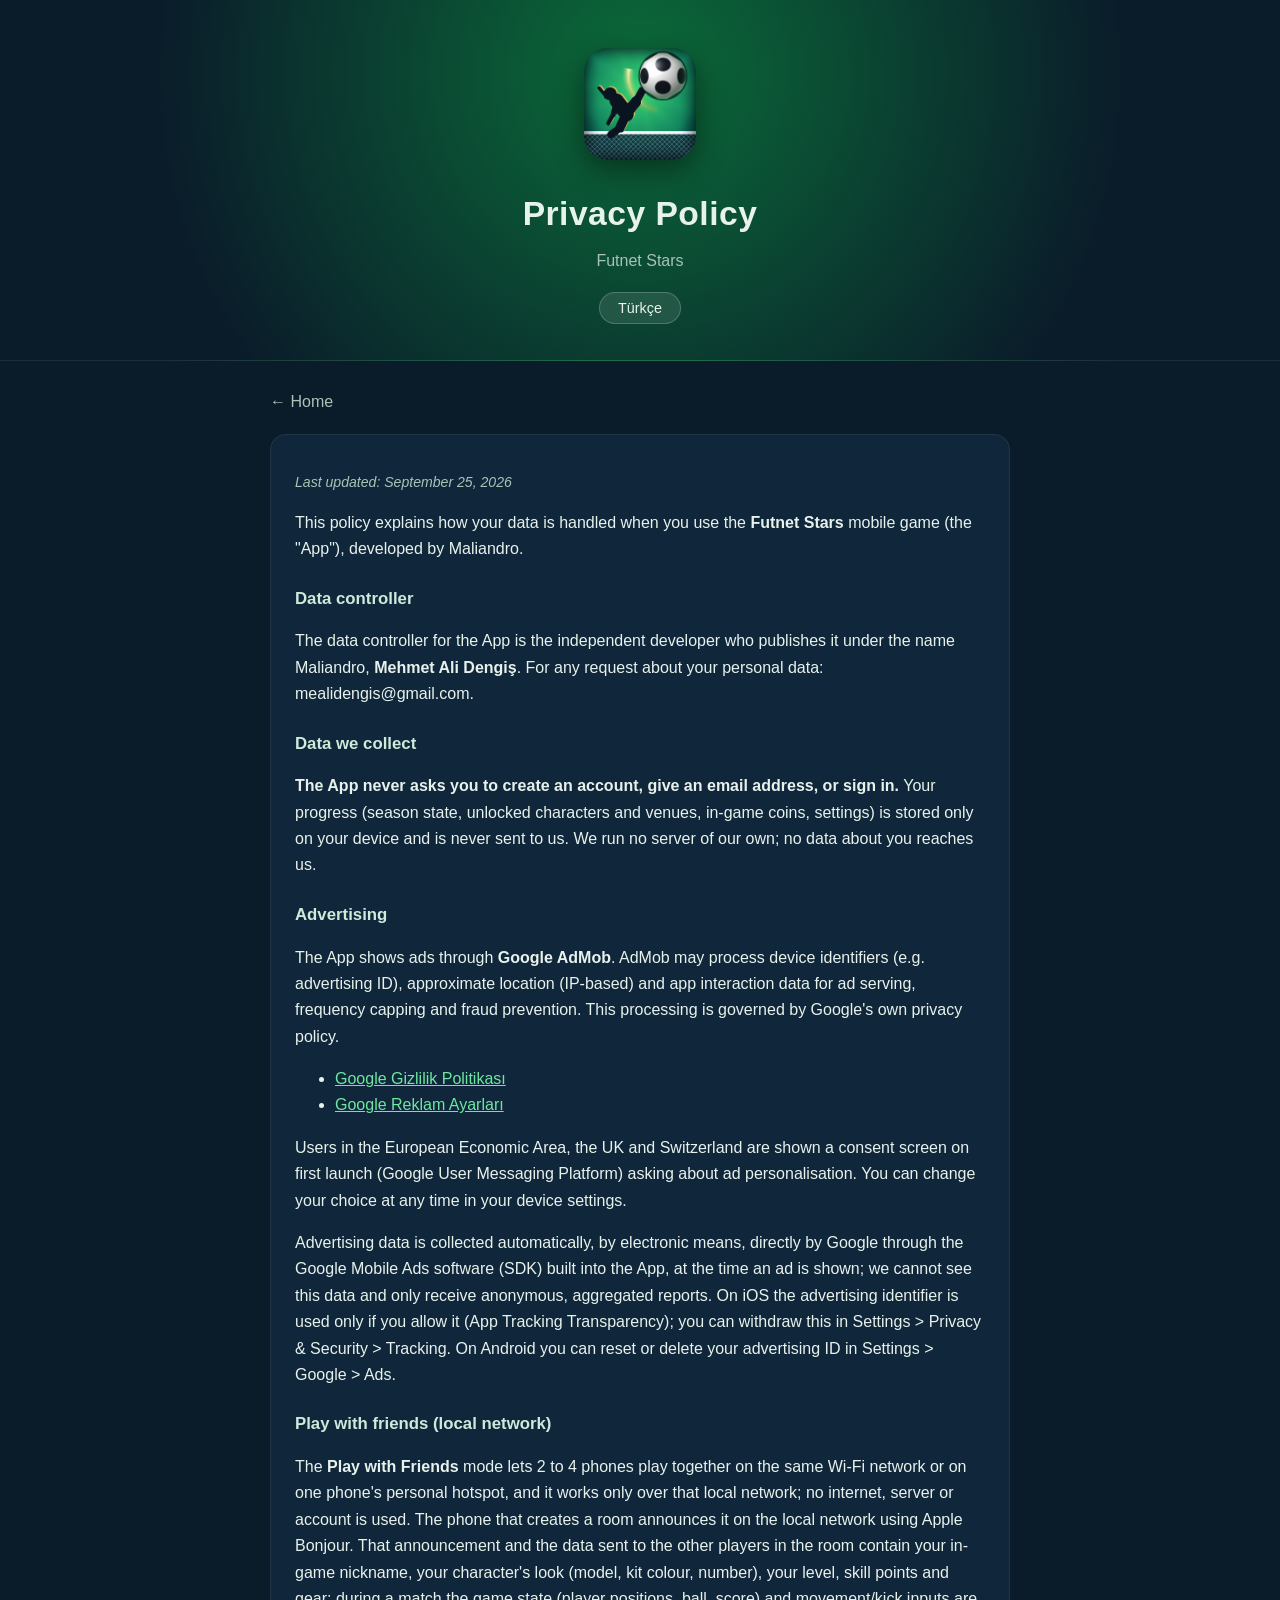
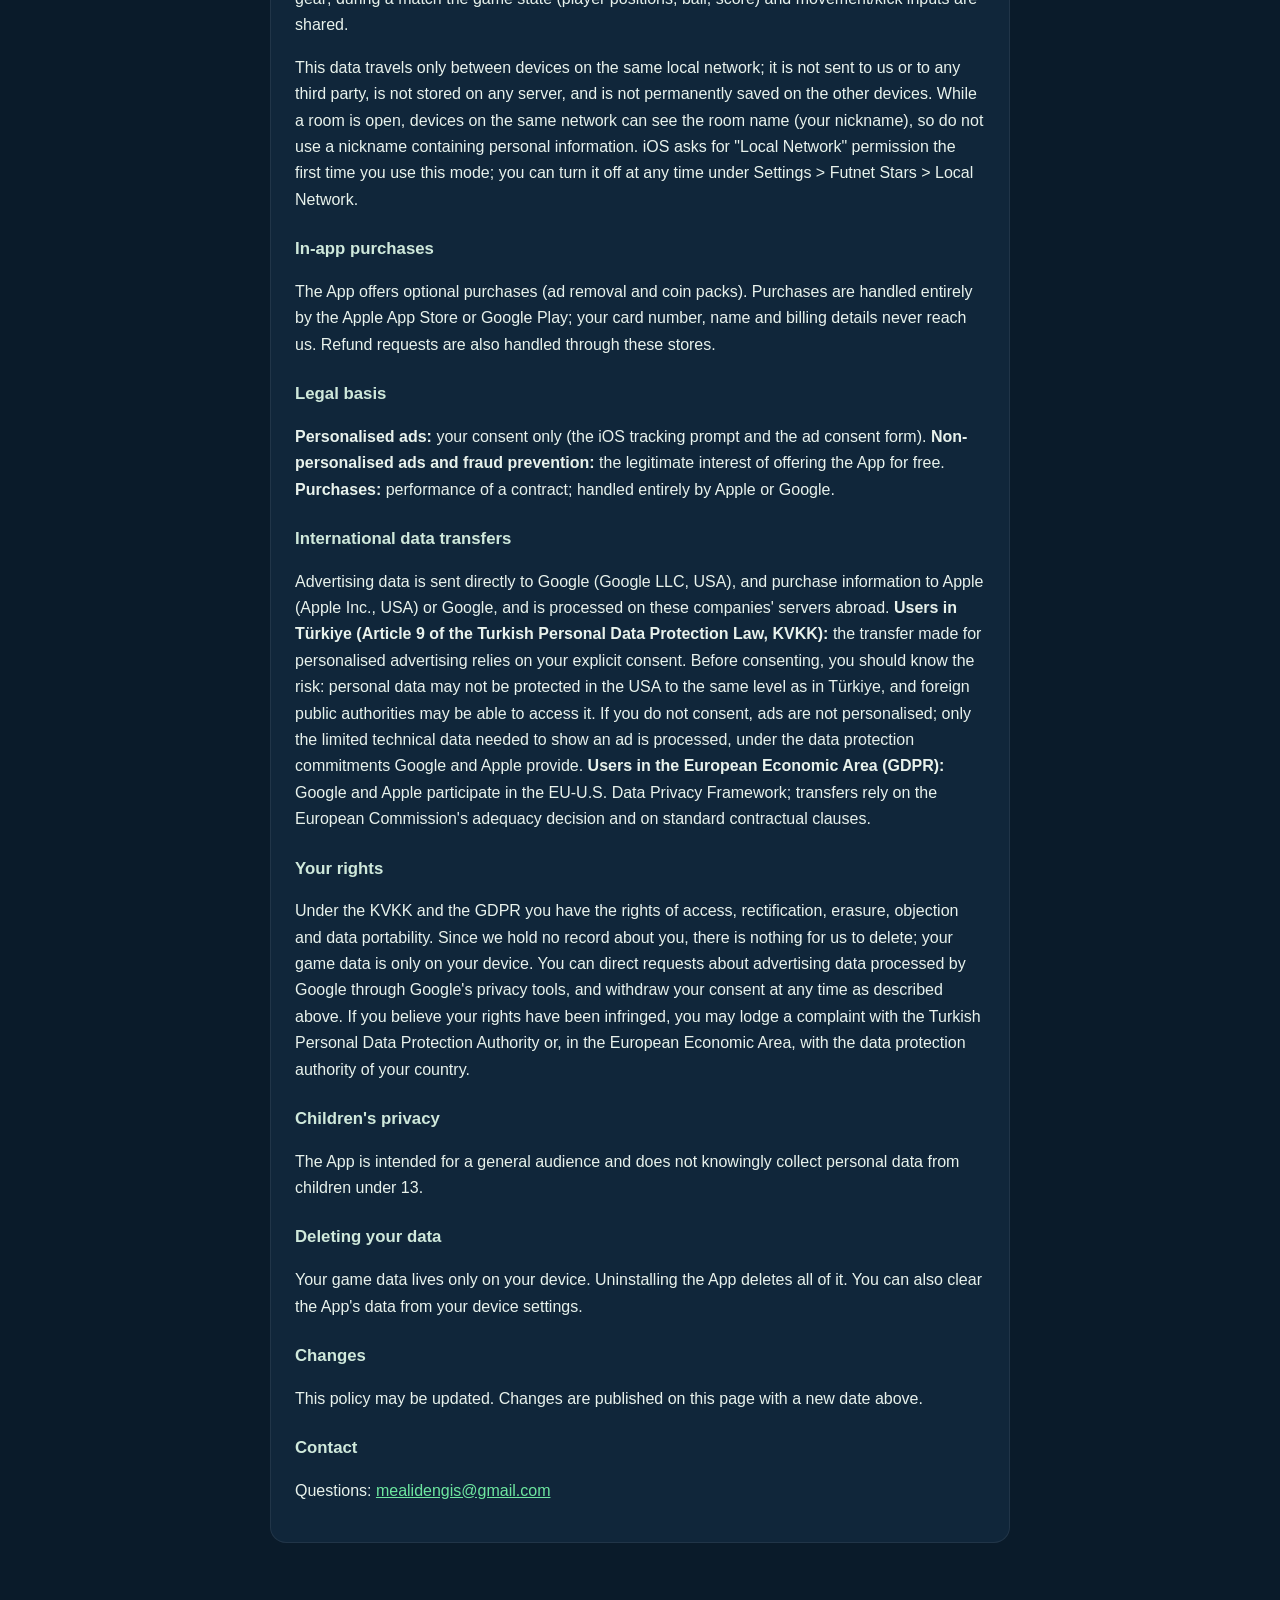
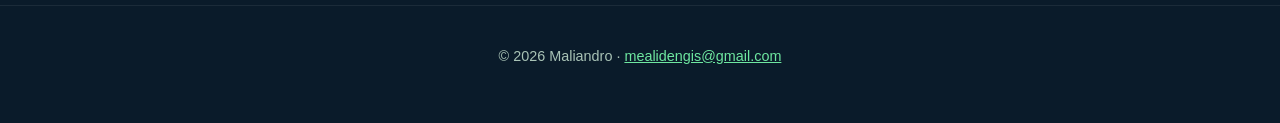
==== commit 5066c2b2: "Gizlilik politikası: Supabase günlük sıralaması kaldırıldı — sunucu yok" ====
--- a/privacy.html
+++ b/privacy.html
@@ -29,18 +29,8 @@
        data-en="The data controller for the App is the independent developer who publishes it under the name Maliandro, <strong>Mehmet Ali Dengiş</strong>. For any request about your personal data: mealidengis@gmail.com.">Uygulamanın veri sorumlusu, uygulamayı Maliandro adıyla yayımlayan bağımsız geliştirici <strong>Mehmet Ali Dengiş</strong>&#39;tir. Kişisel verilerinize ilişkin her türlü talep için: mealidengis@gmail.com.</p>
 
     <h3 data-tr="Topladığımız veriler" data-en="Data we collect">Topladığımız veriler</h3>
-    <p data-tr="<strong>Uygulama hesap açmanızı, e-posta vermenizi veya giriş yapmanızı istemez.</strong> Oyun ilerlemeniz (sezon durumu, açılan karakterler ve mekanlar, oyun içi para, ayarlar) yalnızca cihazınızda saklanır ve bize gönderilmez. Sunucumuza giden tek şey, aşağıda anlatılan günlük sıralama kaydıdır — o da yalnızca Günlük Meydan Okuma&#39;yı oynarsanız."
-       data-en="<strong>The App never asks you to create an account, give an email address, or sign in.</strong> Your progress (season state, unlocked characters and venues, in-game coins, settings) is stored only on your device and is never sent to us. The only thing that reaches our server is the daily leaderboard entry described below — and only if you play the Daily Challenge."><strong>Uygulama hesap açmanızı, e-posta vermenizi veya giriş yapmanızı istemez.</strong> Oyun ilerlemeniz (sezon durumu, açılan karakterler ve mekanlar, oyun içi para, ayarlar) yalnızca cihazınızda saklanır ve bize gönderilmez. Sunucumuza giden tek şey, aşağıda anlatılan günlük sıralama kaydıdır — o da yalnızca Günlük Meydan Okuma'yı oynarsanız.</p>
-
-    <h3 data-tr="Günlük sıralama" data-en="Daily leaderboard">Günlük sıralama</h3>
-    <p data-tr="Günlük Meydan Okuma&#39;yı bitirdiğinizde skorunuz, o günün sıralama tablosunda görünmesi için sunucumuza gönderilir. Gönderilen <strong>tam liste</strong> şudur: tarih, skor, oyunun ilk açılışta kendi ürettiği rastgele bir kod ve listede görünecek takma adınız."
-       data-en="When you finish the Daily Challenge, your score is sent to our server so it can appear on that day&#39;s leaderboard. Here is the <strong>complete list</strong> of what is sent: the date, the score, a random code the game generates on first launch, and the display name shown on the board.">Günlük Meydan Okuma'yı bitirdiğinizde skorunuz, o günün sıralama tablosunda görünmesi için sunucumuza gönderilir. Gönderilen <strong>tam liste</strong> şudur: tarih, skor, oyunun ilk açılışta kendi ürettiği rastgele bir kod ve listede görünecek takma adınız.</p>
-    <p data-tr="<strong>Gönderilmeyen:</strong> ad-soyad, e-posta, hesap, şifre, telefon numarası, konum, reklam kimliği, telefon modeli, rehber, fotoğraf. &quot;Rastgele kod&quot; Apple ya da Google&#39;ın reklam kimliği <strong>değildir</strong>, telefonunuzla veya kimliğinizle hiçbir bağı yoktur; tek işlevi aynı cihazın günde tek satır göndermesini sağlamaktır."
-       data-en="<strong>Not sent:</strong> real name, email, account, password, phone number, location, advertising ID, device model, contacts, photos. The &quot;random code&quot; is <strong>not</strong> Apple&#39;s or Google&#39;s advertising identifier and has no connection to your phone or identity; it exists solely to keep one device to one entry per day."><strong>Gönderilmeyen:</strong> ad-soyad, e-posta, hesap, şifre, telefon numarası, konum, reklam kimliği, telefon modeli, rehber, fotoğraf. "Rastgele kod" Apple ya da Google'ın reklam kimliği <strong>değildir</strong>, telefonunuzla veya kimliğinizle hiçbir bağı yoktur; tek işlevi aynı cihazın günde tek satır göndermesini sağlamaktır.</p>
-    <p data-tr="<strong>Görünen ad herkese açıktır.</strong> Yazdığınız ad, o günün ilk 100 listesinde diğer oyuncular tarafından görülür; kişisel bilgi içeren bir ad yazmayın. Uygunsuz adlar tarafımızdan gizlenebilir ve yerine üretilmiş bir takma ad konur. Oyun içindeki &quot;Uygunsuz ad bildir&quot; bağlantısıyla bize bildirebilirsiniz."
-       data-en="<strong>Your display name is public.</strong> It is visible to other players in that day&#39;s top-100 list, so do not use a name containing personal information. We may hide inappropriate names and replace them with a generated nickname. You can report a name using the &quot;Report a name&quot; link inside the game."><strong>Görünen ad herkese açıktır.</strong> Yazdığınız ad, o günün ilk 100 listesinde diğer oyuncular tarafından görülür; kişisel bilgi içeren bir ad yazmayın. Uygunsuz adlar tarafımızdan gizlenebilir ve yerine üretilmiş bir takma ad konur. Oyun içindeki "Uygunsuz ad bildir" bağlantısıyla bize bildirebilirsiniz.</p>
-    <p data-tr="Sıralama kayıtları <strong>14 gün sonra otomatik silinir</strong>. Daha erken silinmesini isterseniz mealidengis@gmail.com adresine yazmanız yeterli. Günlük Meydan Okuma&#39;yı oynamazsanız sunucuya hiçbir şey gitmez; oyunun geri kalanı internetsiz çalışır. Hizmet Supabase üzerinde (Frankfurt, Almanya) barındırılır; her internet servisinde olduğu gibi sağlayıcı güvenlik amacıyla kısa süreli teknik kayıtlar (IP adresi dahil) tutar, bu kayıtları oyuncu tanımlamak için kullanmayız."
-       data-en="Leaderboard entries are <strong>deleted automatically after 14 days</strong>. If you want yours removed sooner, email mealidengis@gmail.com. If you never play the Daily Challenge, nothing is ever sent; the rest of the game works offline. The service is hosted on Supabase (Frankfurt, Germany); as with any internet service the provider keeps short-term technical logs (including IP addresses) for security, and we do not use those logs to identify players.">Sıralama kayıtları <strong>14 gün sonra otomatik silinir</strong>. Daha erken silinmesini isterseniz mealidengis@gmail.com adresine yazmanız yeterli. Günlük Meydan Okuma'yı oynamazsanız sunucuya hiçbir şey gitmez; oyunun geri kalanı internetsiz çalışır. Hizmet Supabase üzerinde (Frankfurt, Almanya) barındırılır; her internet servisinde olduğu gibi sağlayıcı güvenlik amacıyla kısa süreli teknik kayıtlar (IP adresi dahil) tutar, bu kayıtları oyuncu tanımlamak için kullanmayız.</p>
+    <p data-tr="<strong>Uygulama hesap açmanızı, e-posta vermenizi veya giriş yapmanızı istemez.</strong> Oyun ilerlemeniz (sezon durumu, açılan karakterler ve mekanlar, oyun içi para, ayarlar) yalnızca cihazınızda saklanır ve bize gönderilmez. Geliştirici olarak bir sunucumuz yoktur; sizinle ilgili hiçbir veri bize ulaşmaz."
+       data-en="<strong>The App never asks you to create an account, give an email address, or sign in.</strong> Your progress (season state, unlocked characters and venues, in-game coins, settings) is stored only on your device and is never sent to us. We run no server of our own; no data about you reaches us."><strong>Uygulama hesap açmanızı, e-posta vermenizi veya giriş yapmanızı istemez.</strong> Oyun ilerlemeniz (sezon durumu, açılan karakterler ve mekanlar, oyun içi para, ayarlar) yalnızca cihazınızda saklanır ve bize gönderilmez. Geliştirici olarak bir sunucumuz yoktur; sizinle ilgili hiçbir veri bize ulaşmaz.</p>
 
     <h3 data-tr="Reklamlar" data-en="Advertising">Reklamlar</h3>
     <p data-tr="Uygulama, <strong>Google AdMob</strong> aracılığıyla reklam gösterir. AdMob; reklam sunumu, sıklık sınırlaması ve sahtecilik önleme amacıyla cihaz tanımlayıcılarını (ör. reklam kimliği), yaklaşık konum (IP tabanlı) ve uygulama etkileşim bilgilerini işleyebilir. Bu veriler Google tarafından kendi gizlilik politikası kapsamında işlenir."
@@ -66,18 +56,16 @@
        data-en="The App offers optional purchases (ad removal and coin packs). Purchases are handled entirely by the Apple App Store or Google Play; your card number, name and billing details never reach us. Refund requests are also handled through these stores.">Uygulama isteğe bağlı satın alımlar sunar (reklamları kaldırma ve altın paketleri). Satın alımlar tamamen Apple App Store veya Google Play tarafından işlenir; kart numaranız, adınız ve fatura bilgileriniz bize ulaşmaz. İade talepleri de bu mağazalar üzerinden yürütülür.</p>
 
     <h3 data-tr="Hukuki dayanak" data-en="Legal basis">Hukuki dayanak</h3>
-    <p data-tr="<strong>Günlük sıralama:</strong> Günlük Meydan Okuma&#39;ya katılma isteğinizin yerine getirilmesi, yani sözleşmenin ifası (KVKK m. 5/2-c, GDPR m. 6/1-b); sunucu sağlayıcısının tuttuğu kısa süreli güvenlik kayıtları meşru menfaat. <strong>Kişiselleştirilmiş reklam:</strong> yalnızca açık rızanız (iOS izleme izni ve reklam onayı formu). <strong>Kişiselleştirilmemiş reklam ve sahtecilik önleme:</strong> uygulamanın ücretsiz sunulabilmesine yönelik meşru menfaat. <strong>Satın alımlar:</strong> sözleşmenin ifası."
-       data-en="<strong>Daily leaderboard:</strong> fulfilling your request to take part in the Daily Challenge, i.e. performance of a contract (KVKK Art. 5/2-c, GDPR Art. 6(1)(b)); the short-lived security logs kept by the server provider rely on legitimate interest. <strong>Personalised ads:</strong> your consent only (the iOS tracking prompt and the ad consent form). <strong>Non-personalised ads and fraud prevention:</strong> the legitimate interest of offering the App for free. <strong>Purchases:</strong> performance of a contract."><strong>Günlük sıralama:</strong> Günlük Meydan Okuma&#39;ya katılma isteğinizin yerine getirilmesi, yani sözleşmenin ifası (KVKK m. 5/2-c, GDPR m. 6/1-b); sunucu sağlayıcısının tuttuğu kısa süreli güvenlik kayıtları meşru menfaat. <strong>Kişiselleştirilmiş reklam:</strong> yalnızca açık rızanız (iOS izleme izni ve reklam onayı formu). <strong>Kişiselleştirilmemiş reklam ve sahtecilik önleme:</strong> uygulamanın ücretsiz sunulabilmesine yönelik meşru menfaat. <strong>Satın alımlar:</strong> sözleşmenin ifası.</p>
+    <p data-tr="<strong>Kişiselleştirilmiş reklam:</strong> yalnızca açık rızanız (iOS izleme izni ve reklam onayı formu). <strong>Kişiselleştirilmemiş reklam ve sahtecilik önleme:</strong> uygulamanın ücretsiz sunulabilmesine yönelik meşru menfaat. <strong>Satın alımlar:</strong> sözleşmenin ifası; tamamen Apple veya Google tarafından yürütülür."
+       data-en="<strong>Personalised ads:</strong> your consent only (the iOS tracking prompt and the ad consent form). <strong>Non-personalised ads and fraud prevention:</strong> the legitimate interest of offering the App for free. <strong>Purchases:</strong> performance of a contract; handled entirely by Apple or Google."><strong>Kişiselleştirilmiş reklam:</strong> yalnızca açık rızanız (iOS izleme izni ve reklam onayı formu). <strong>Kişiselleştirilmemiş reklam ve sahtecilik önleme:</strong> uygulamanın ücretsiz sunulabilmesine yönelik meşru menfaat. <strong>Satın alımlar:</strong> sözleşmenin ifası; tamamen Apple veya Google tarafından yürütülür.</p>
 
     <h3 data-tr="Verilerin yurt dışına aktarılması" data-en="International data transfers">Verilerin yurt dışına aktarılması</h3>
-    <p data-tr="<strong>Günlük sıralama</strong> kaydı, Almanya&#39;daki (Frankfurt) Supabase sunucularında tutulur. Türkiye&#39;den yapılan bu aktarım, Günlük Meydan Okuma&#39;ya katılma isteğinizin yerine getirilmesi için zorunludur (KVKK m. 9); Supabase, verileri bizim adımıza, AB Genel Veri Koruma Tüzüğü&#39;ne (GDPR) tabi olarak işler. Günlük Meydan Okuma&#39;yı oynamazsanız bu aktarım hiç gerçekleşmez."
-       data-en="The <strong>daily leaderboard</strong> entry is stored on Supabase servers in Germany (Frankfurt). This transfer from Türkiye is necessary to fulfil your request to take part in the Daily Challenge (KVKK Art. 9); Supabase processes the data on our behalf, subject to the EU General Data Protection Regulation (GDPR). If you do not play the Daily Challenge, no transfer takes place."><strong>Günlük sıralama</strong> kaydı, Almanya&#39;daki (Frankfurt) Supabase sunucularında tutulur. Türkiye&#39;den yapılan bu aktarım, Günlük Meydan Okuma&#39;ya katılma isteğinizin yerine getirilmesi için zorunludur (KVKK m. 9); Supabase, verileri bizim adımıza, AB Genel Veri Koruma Tüzüğü&#39;ne (GDPR) tabi olarak işler. Günlük Meydan Okuma&#39;yı oynamazsanız bu aktarım hiç gerçekleşmez.</p>
-    <p data-tr="<strong>Reklam</strong> verileri doğrudan Google&#39;a (Google LLC, ABD), satın alma bilgileri Apple&#39;a (Apple Inc., ABD) veya Google&#39;a iletilir ve bu şirketlerin yurt dışındaki sunucularında işlenir. <strong>Türkiye&#39;deki kullanıcılar (KVKK m. 9):</strong> kişiselleştirilmiş reklam için yapılan aktarım açık rızanıza dayanır. Rıza vermeden önce bilmeniz gereken risk şudur: ABD&#39;de kişisel veriler Türkiye&#39;dekiyle aynı düzeyde korunmayabilir ve yabancı kamu makamlarının bu verilere erişimi mümkün olabilir. Rıza vermezseniz reklamlar kişiselleştirilmez; yalnızca reklamın gösterilmesi için gereken sınırlı teknik veri, Google ve Apple&#39;ın sunduğu veri koruma taahhütleri çerçevesinde işlenir. <strong>Avrupa Ekonomik Alanı&#39;ndaki kullanıcılar (GDPR):</strong> Google ve Apple, AB-ABD Veri Gizliliği Çerçevesi&#39;ne katılmıştır; aktarımlar Avrupa Komisyonu yeterlilik kararına ve standart sözleşme hükümlerine dayanır."
-       data-en="<strong>Advertising</strong> data is sent directly to Google (Google LLC, USA), and purchase information to Apple (Apple Inc., USA) or Google, and is processed on these companies&#39; servers abroad. <strong>Users in Türkiye (Article 9 of the Turkish Personal Data Protection Law, KVKK):</strong> the transfer made for personalised advertising relies on your explicit consent. Before consenting, you should know the risk: personal data may not be protected in the USA to the same level as in Türkiye, and foreign public authorities may be able to access it. If you do not consent, ads are not personalised; only the limited technical data needed to show an ad is processed, under the data protection commitments Google and Apple provide. <strong>Users in the European Economic Area (GDPR):</strong> Google and Apple participate in the EU-U.S. Data Privacy Framework; transfers rely on the European Commission&#39;s adequacy decision and on standard contractual clauses."><strong>Reklam</strong> verileri doğrudan Google&#39;a (Google LLC, ABD), satın alma bilgileri Apple&#39;a (Apple Inc., ABD) veya Google&#39;a iletilir ve bu şirketlerin yurt dışındaki sunucularında işlenir. <strong>Türkiye&#39;deki kullanıcılar (KVKK m. 9):</strong> kişiselleştirilmiş reklam için yapılan aktarım açık rızanıza dayanır. Rıza vermeden önce bilmeniz gereken risk şudur: ABD&#39;de kişisel veriler Türkiye&#39;dekiyle aynı düzeyde korunmayabilir ve yabancı kamu makamlarının bu verilere erişimi mümkün olabilir. Rıza vermezseniz reklamlar kişiselleştirilmez; yalnızca reklamın gösterilmesi için gereken sınırlı teknik veri, Google ve Apple&#39;ın sunduğu veri koruma taahhütleri çerçevesinde işlenir. <strong>Avrupa Ekonomik Alanı&#39;ndaki kullanıcılar (GDPR):</strong> Google ve Apple, AB-ABD Veri Gizliliği Çerçevesi&#39;ne katılmıştır; aktarımlar Avrupa Komisyonu yeterlilik kararına ve standart sözleşme hükümlerine dayanır.</p>
+    <p data-tr="Reklam verileri doğrudan Google&#39;a (Google LLC, ABD), satın alma bilgileri Apple&#39;a (Apple Inc., ABD) veya Google&#39;a iletilir ve bu şirketlerin yurt dışındaki sunucularında işlenir. <strong>Türkiye&#39;deki kullanıcılar (KVKK m. 9):</strong> kişiselleştirilmiş reklam için yapılan aktarım açık rızanıza dayanır. Rıza vermeden önce bilmeniz gereken risk şudur: ABD&#39;de kişisel veriler Türkiye&#39;dekiyle aynı düzeyde korunmayabilir ve yabancı kamu makamlarının bu verilere erişimi mümkün olabilir. Rıza vermezseniz reklamlar kişiselleştirilmez; yalnızca reklamın gösterilmesi için gereken sınırlı teknik veri, Google ve Apple&#39;ın sunduğu veri koruma taahhütleri çerçevesinde işlenir. <strong>Avrupa Ekonomik Alanı&#39;ndaki kullanıcılar (GDPR):</strong> Google ve Apple, AB-ABD Veri Gizliliği Çerçevesi&#39;ne katılmıştır; aktarımlar Avrupa Komisyonu yeterlilik kararına ve standart sözleşme hükümlerine dayanır."
+       data-en="Advertising data is sent directly to Google (Google LLC, USA), and purchase information to Apple (Apple Inc., USA) or Google, and is processed on these companies&#39; servers abroad. <strong>Users in Türkiye (Article 9 of the Turkish Personal Data Protection Law, KVKK):</strong> the transfer made for personalised advertising relies on your explicit consent. Before consenting, you should know the risk: personal data may not be protected in the USA to the same level as in Türkiye, and foreign public authorities may be able to access it. If you do not consent, ads are not personalised; only the limited technical data needed to show an ad is processed, under the data protection commitments Google and Apple provide. <strong>Users in the European Economic Area (GDPR):</strong> Google and Apple participate in the EU-U.S. Data Privacy Framework; transfers rely on the European Commission&#39;s adequacy decision and on standard contractual clauses.">Reklam verileri doğrudan Google&#39;a (Google LLC, ABD), satın alma bilgileri Apple&#39;a (Apple Inc., ABD) veya Google&#39;a iletilir ve bu şirketlerin yurt dışındaki sunucularında işlenir. <strong>Türkiye&#39;deki kullanıcılar (KVKK m. 9):</strong> kişiselleştirilmiş reklam için yapılan aktarım açık rızanıza dayanır. Rıza vermeden önce bilmeniz gereken risk şudur: ABD&#39;de kişisel veriler Türkiye&#39;dekiyle aynı düzeyde korunmayabilir ve yabancı kamu makamlarının bu verilere erişimi mümkün olabilir. Rıza vermezseniz reklamlar kişiselleştirilmez; yalnızca reklamın gösterilmesi için gereken sınırlı teknik veri, Google ve Apple&#39;ın sunduğu veri koruma taahhütleri çerçevesinde işlenir. <strong>Avrupa Ekonomik Alanı&#39;ndaki kullanıcılar (GDPR):</strong> Google ve Apple, AB-ABD Veri Gizliliği Çerçevesi&#39;ne katılmıştır; aktarımlar Avrupa Komisyonu yeterlilik kararına ve standart sözleşme hükümlerine dayanır.</p>
 
     <h3 data-tr="Haklarınız" data-en="Your rights">Haklarınız</h3>
-    <p data-tr="KVKK ve GDPR kapsamında erişim, düzeltme, silme, işlemeye itiraz ve veri taşınabilirliği haklarınız vardır. Bizde tutulan tek kayıt günlük sıralama satırıdır ve 14 gün içinde kendiliğinden silinir; daha erken silinmesini ya da bir kopyasını mealidengis@gmail.com adresine yazarak isteyebilirsiniz. Google&#39;ın işlediği reklam verilerine ilişkin taleplerinizi Google&#39;ın gizlilik araçlarıyla iletebilir, rızanızı yukarıda anlatıldığı gibi her an geri alabilirsiniz. Haklarınızın ihlal edildiğini düşünüyorsanız Türkiye&#39;de Kişisel Verileri Koruma Kurumu&#39;na, Avrupa Ekonomik Alanı&#39;nda bulunduğunuz ülkenin veri koruma otoritesine şikâyette bulunabilirsiniz."
-       data-en="Under the KVKK and the GDPR you have the rights of access, rectification, erasure, objection and data portability. The only record we hold is the daily leaderboard entry, which is deleted automatically within 14 days; you can ask for earlier deletion or a copy by writing to mealidengis@gmail.com. You can direct requests about advertising data processed by Google through Google&#39;s privacy tools, and withdraw your consent at any time as described above. If you believe your rights have been infringed, you may lodge a complaint with the Turkish Personal Data Protection Authority or, in the European Economic Area, with the data protection authority of your country.">KVKK ve GDPR kapsamında erişim, düzeltme, silme, işlemeye itiraz ve veri taşınabilirliği haklarınız vardır. Bizde tutulan tek kayıt günlük sıralama satırıdır ve 14 gün içinde kendiliğinden silinir; daha erken silinmesini ya da bir kopyasını mealidengis@gmail.com adresine yazarak isteyebilirsiniz. Google&#39;ın işlediği reklam verilerine ilişkin taleplerinizi Google&#39;ın gizlilik araçlarıyla iletebilir, rızanızı yukarıda anlatıldığı gibi her an geri alabilirsiniz. Haklarınızın ihlal edildiğini düşünüyorsanız Türkiye&#39;de Kişisel Verileri Koruma Kurumu&#39;na, Avrupa Ekonomik Alanı&#39;nda bulunduğunuz ülkenin veri koruma otoritesine şikâyette bulunabilirsiniz.</p>
+    <p data-tr="KVKK ve GDPR kapsamında erişim, düzeltme, silme, işlemeye itiraz ve veri taşınabilirliği haklarınız vardır. Geliştirici olarak bizde sizinle ilgili bir kayıt bulunmadığından silinecek bir veri yoktur; oyun verileriniz yalnızca cihazınızdadır. Google&#39;ın işlediği reklam verilerine ilişkin taleplerinizi Google&#39;ın gizlilik araçlarıyla iletebilir, rızanızı yukarıda anlatıldığı gibi her an geri alabilirsiniz. Haklarınızın ihlal edildiğini düşünüyorsanız Türkiye&#39;de Kişisel Verileri Koruma Kurumu&#39;na, Avrupa Ekonomik Alanı&#39;nda bulunduğunuz ülkenin veri koruma otoritesine şikâyette bulunabilirsiniz."
+       data-en="Under the KVKK and the GDPR you have the rights of access, rectification, erasure, objection and data portability. Since we hold no record about you, there is nothing for us to delete; your game data is only on your device. You can direct requests about advertising data processed by Google through Google&#39;s privacy tools, and withdraw your consent at any time as described above. If you believe your rights have been infringed, you may lodge a complaint with the Turkish Personal Data Protection Authority or, in the European Economic Area, with the data protection authority of your country.">KVKK ve GDPR kapsamında erişim, düzeltme, silme, işlemeye itiraz ve veri taşınabilirliği haklarınız vardır. Geliştirici olarak bizde sizinle ilgili bir kayıt bulunmadığından silinecek bir veri yoktur; oyun verileriniz yalnızca cihazınızdadır. Google&#39;ın işlediği reklam verilerine ilişkin taleplerinizi Google&#39;ın gizlilik araçlarıyla iletebilir, rızanızı yukarıda anlatıldığı gibi her an geri alabilirsiniz. Haklarınızın ihlal edildiğini düşünüyorsanız Türkiye&#39;de Kişisel Verileri Koruma Kurumu&#39;na, Avrupa Ekonomik Alanı&#39;nda bulunduğunuz ülkenin veri koruma otoritesine şikâyette bulunabilirsiniz.</p>
 
     <h3 data-tr="Çocukların gizliliği" data-en="Children's privacy">Çocukların gizliliği</h3>
     <p data-tr="Uygulama genel kitleye yöneliktir ve bilerek 13 yaşın altındaki çocuklardan kişisel veri toplamaz."
@@ -85,7 +73,7 @@
 
     <h3 data-tr="Verilerinizin silinmesi" data-en="Deleting your data">Verilerinizin silinmesi</h3>
     <p data-tr="Oyun verileriniz yalnızca cihazınızdadır. Uygulamayı kaldırdığınızda tamamı silinir. Ayrıca cihaz ayarlarından uygulamanın verilerini temizleyebilirsiniz."
-       data-en="Your game data lives only on your device. Uninstalling the App deletes all of it. You can also clear the App's data from your device settings.">Oyun verileriniz yalnızca cihazınızdadır. Uygulamayı kaldırdığınızda tamamı silinir. Ayrıca cihaz ayarlarından uygulamanın verilerini temizleyebilirsiniz. Günlük sıralamaya gönderdiğiniz kayıt 14 gün sonra otomatik silinir; daha erken silinmesi için mealidengis@gmail.com adresine yazabilirsiniz.</p>
+       data-en="Your game data lives only on your device. Uninstalling the App deletes all of it. You can also clear the App's data from your device settings.">Oyun verileriniz yalnızca cihazınızdadır. Uygulamayı kaldırdığınızda tamamı silinir. Ayrıca cihaz ayarlarından uygulamanın verilerini temizleyebilirsiniz.</p>
 
     <h3 data-tr="Değişiklikler" data-en="Changes">Değişiklikler</h3>
     <p data-tr="Bu politika güncellenebilir. Değişiklikler bu sayfada yayımlanır ve üstteki tarih güncellenir."
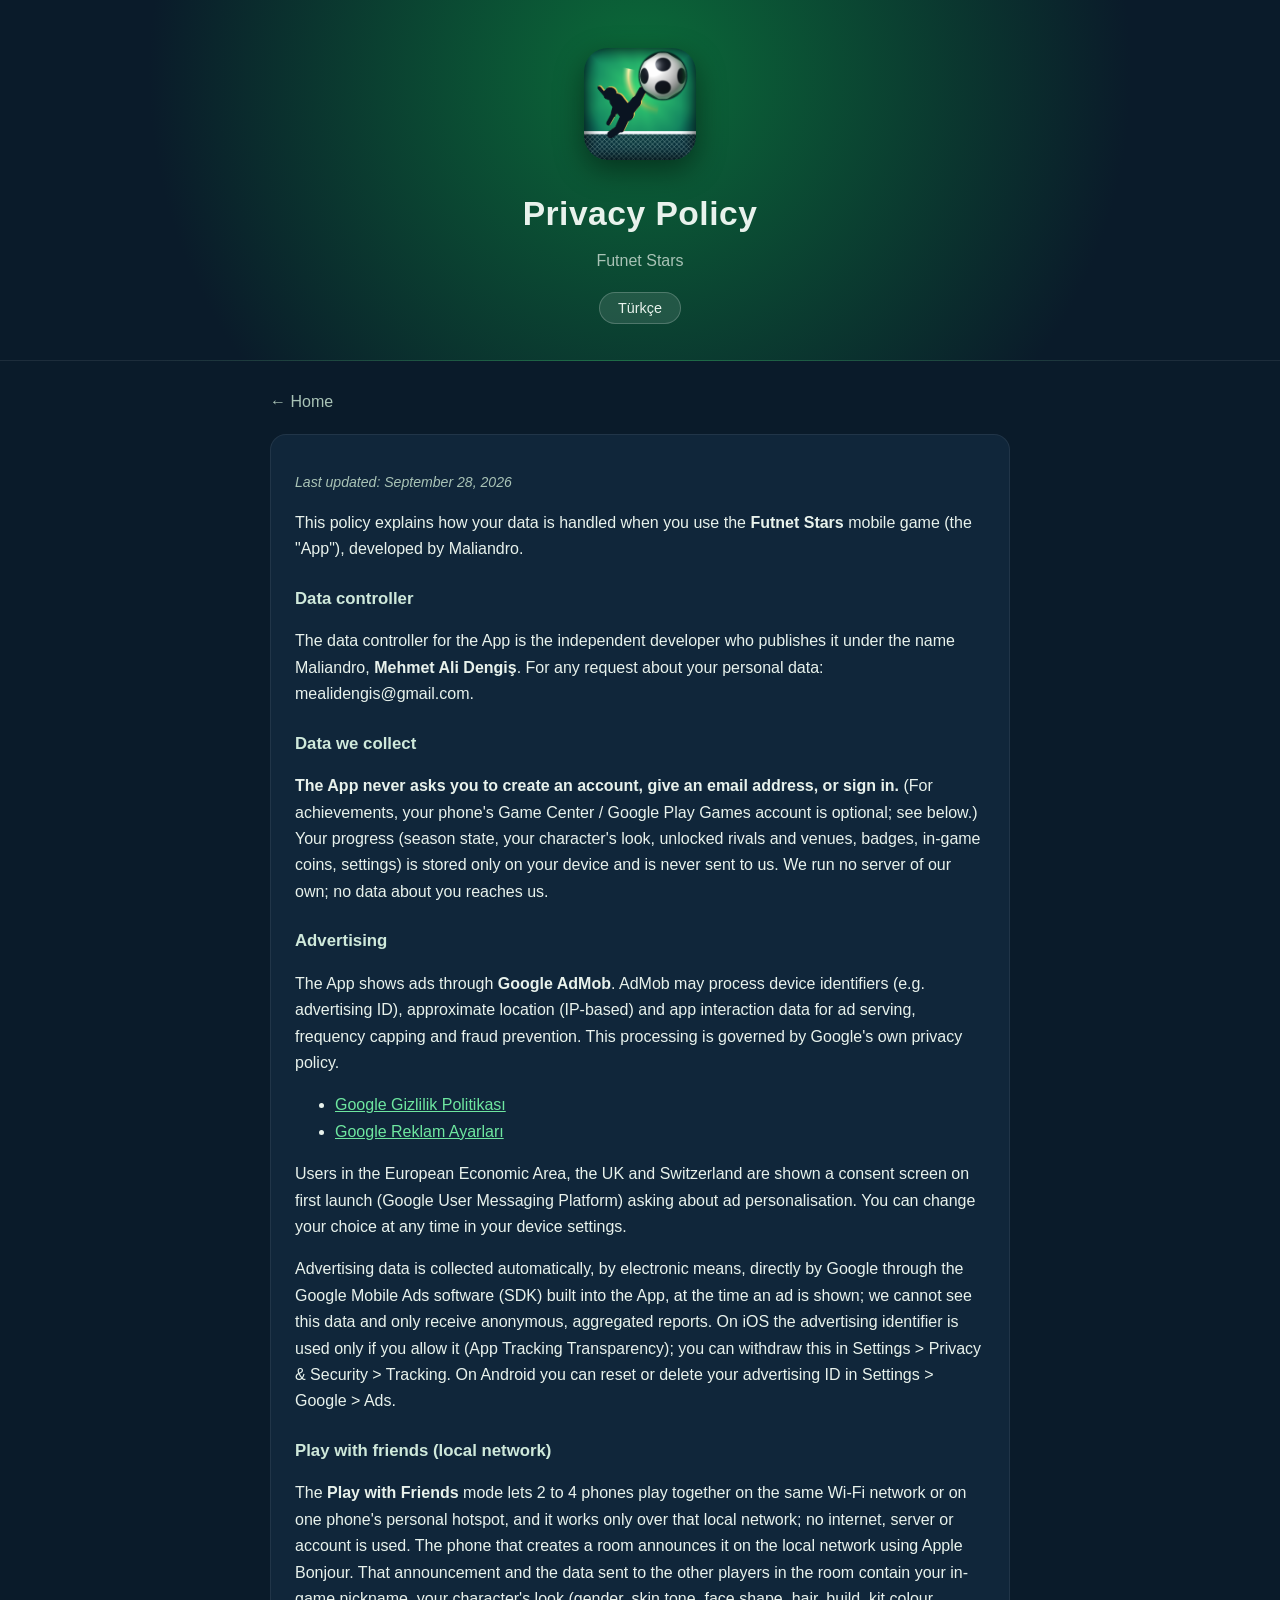
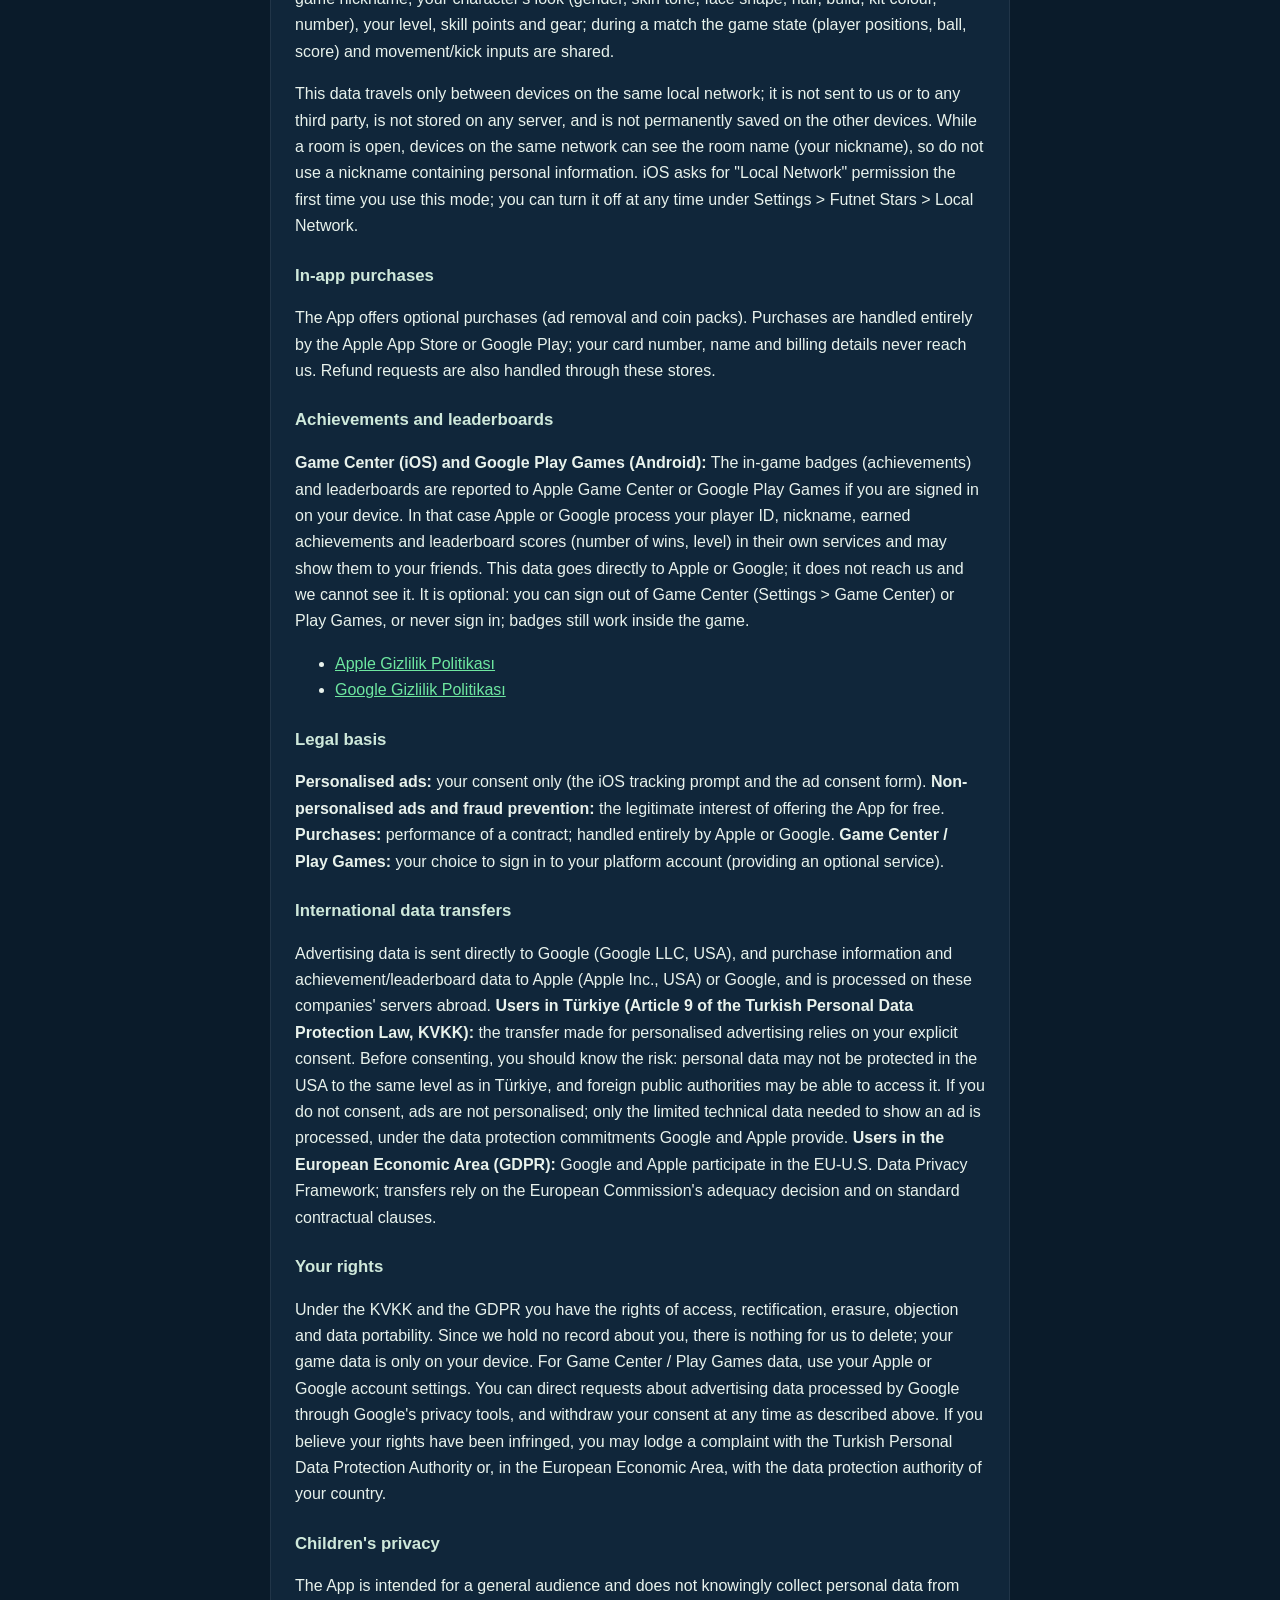
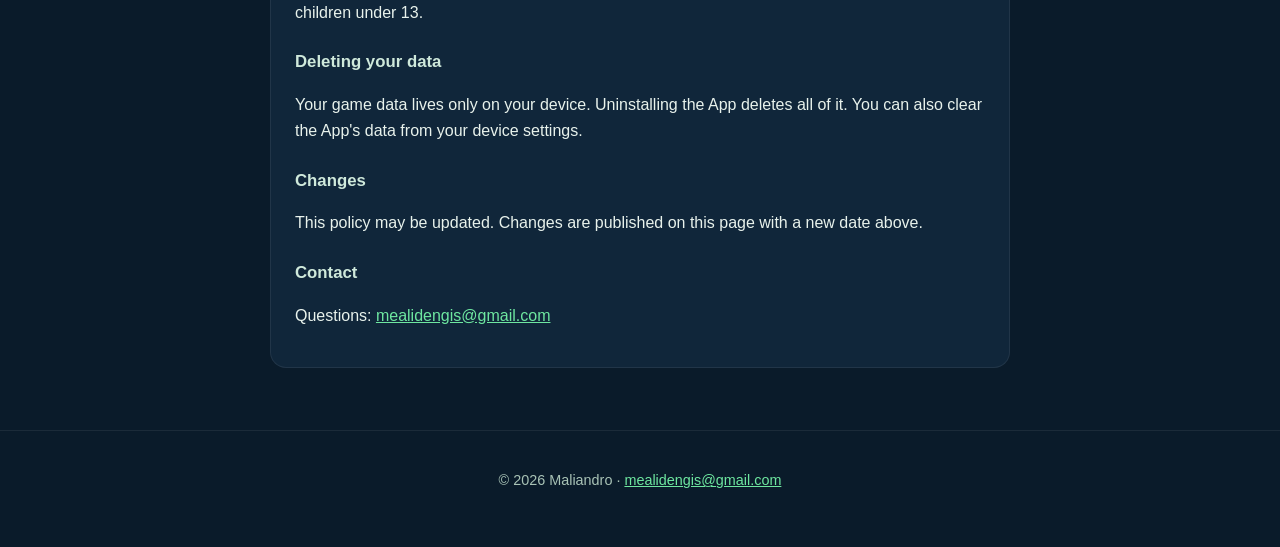
==== commit 5259d190: "Gizlilik politikasi: Game Center / Play Games basarimlari, gorunum verileri (28 Eylul 2026)" ====
--- a/privacy.html
+++ b/privacy.html
@@ -19,7 +19,7 @@
 <main>
   <a class="back" href="index.html" data-tr="← Ana sayfa" data-en="← Home">← Ana sayfa</a>
   <section class="card">
-    <p class="updated" data-tr="Son güncelleme: 25 Eylül 2026" data-en="Last updated: September 25, 2026">Son güncelleme: 25 Eylül 2026</p>
+    <p class="updated" data-tr="Son güncelleme: 28 Eylül 2026" data-en="Last updated: September 28, 2026">Son güncelleme: 28 Eylül 2026</p>
 
     <p data-tr="Bu politika, <strong>Futnet Stars</strong> mobil oyununu (&quot;Uygulama&quot;) kullanırken verilerinizin nasıl işlendiğini açıklar. Uygulama Maliandro tarafından geliştirilmiştir."
        data-en="This policy explains how your data is handled when you use the <strong>Futnet Stars</strong> mobile game (the &quot;App&quot;), developed by Maliandro.">Bu politika, <strong>Futnet Stars</strong> mobil oyununu ("Uygulama") kullanırken verilerinizin nasıl işlendiğini açıklar. Uygulama Maliandro tarafından geliştirilmiştir.</p>
@@ -29,8 +29,8 @@
        data-en="The data controller for the App is the independent developer who publishes it under the name Maliandro, <strong>Mehmet Ali Dengiş</strong>. For any request about your personal data: mealidengis@gmail.com.">Uygulamanın veri sorumlusu, uygulamayı Maliandro adıyla yayımlayan bağımsız geliştirici <strong>Mehmet Ali Dengiş</strong>&#39;tir. Kişisel verilerinize ilişkin her türlü talep için: mealidengis@gmail.com.</p>
 
     <h3 data-tr="Topladığımız veriler" data-en="Data we collect">Topladığımız veriler</h3>
-    <p data-tr="<strong>Uygulama hesap açmanızı, e-posta vermenizi veya giriş yapmanızı istemez.</strong> Oyun ilerlemeniz (sezon durumu, açılan karakterler ve mekanlar, oyun içi para, ayarlar) yalnızca cihazınızda saklanır ve bize gönderilmez. Geliştirici olarak bir sunucumuz yoktur; sizinle ilgili hiçbir veri bize ulaşmaz."
-       data-en="<strong>The App never asks you to create an account, give an email address, or sign in.</strong> Your progress (season state, unlocked characters and venues, in-game coins, settings) is stored only on your device and is never sent to us. We run no server of our own; no data about you reaches us."><strong>Uygulama hesap açmanızı, e-posta vermenizi veya giriş yapmanızı istemez.</strong> Oyun ilerlemeniz (sezon durumu, açılan karakterler ve mekanlar, oyun içi para, ayarlar) yalnızca cihazınızda saklanır ve bize gönderilmez. Geliştirici olarak bir sunucumuz yoktur; sizinle ilgili hiçbir veri bize ulaşmaz.</p>
+    <p data-tr="<strong>Uygulama hesap açmanızı, e-posta vermenizi veya giriş yapmanızı istemez.</strong> (Başarımlar için telefonunuzdaki Game Center / Google Play Games hesabı isteğe bağlıdır; aşağıya bakın.) Oyun ilerlemeniz (sezon durumu, karakterinizin görünümü, açılan rakipler ve mekanlar, rozetler, oyun içi para, ayarlar) yalnızca cihazınızda saklanır ve bize gönderilmez. Geliştirici olarak bir sunucumuz yoktur; sizinle ilgili hiçbir veri bize ulaşmaz."
+       data-en="<strong>The App never asks you to create an account, give an email address, or sign in.</strong> (For achievements, your phone&#39;s Game Center / Google Play Games account is optional; see below.) Your progress (season state, your character&#39;s look, unlocked rivals and venues, badges, in-game coins, settings) is stored only on your device and is never sent to us. We run no server of our own; no data about you reaches us."><strong>Uygulama hesap açmanızı, e-posta vermenizi veya giriş yapmanızı istemez.</strong> (Başarımlar için telefonunuzdaki Game Center / Google Play Games hesabı isteğe bağlıdır; aşağıya bakın.) Oyun ilerlemeniz (sezon durumu, karakterinizin görünümü, açılan rakipler ve mekanlar, rozetler, oyun içi para, ayarlar) yalnızca cihazınızda saklanır ve bize gönderilmez. Geliştirici olarak bir sunucumuz yoktur; sizinle ilgili hiçbir veri bize ulaşmaz.</p>
 
     <h3 data-tr="Reklamlar" data-en="Advertising">Reklamlar</h3>
     <p data-tr="Uygulama, <strong>Google AdMob</strong> aracılığıyla reklam gösterir. AdMob; reklam sunumu, sıklık sınırlaması ve sahtecilik önleme amacıyla cihaz tanımlayıcılarını (ör. reklam kimliği), yaklaşık konum (IP tabanlı) ve uygulama etkileşim bilgilerini işleyebilir. Bu veriler Google tarafından kendi gizlilik politikası kapsamında işlenir."
@@ -46,8 +46,8 @@
        data-en="Advertising data is collected automatically, by electronic means, directly by Google through the Google Mobile Ads software (SDK) built into the App, at the time an ad is shown; we cannot see this data and only receive anonymous, aggregated reports. On iOS the advertising identifier is used only if you allow it (App Tracking Transparency); you can withdraw this in Settings &gt; Privacy &amp; Security &gt; Tracking. On Android you can reset or delete your advertising ID in Settings &gt; Google &gt; Ads.">Reklam verileri, uygulamaya gömülü Google Mobile Ads yazılımı (SDK) aracılığıyla, elektronik ortamda ve otomatik yolla, reklam gösterildiği sırada doğrudan Google tarafından toplanır; bu verileri biz göremeyiz, bize yalnızca kimliksiz ve toplu raporlar ulaşır. iOS&#39;ta reklam kimliği yalnızca izin verirseniz kullanılır (App Tracking Transparency); izni Ayarlar &gt; Gizlilik ve Güvenlik &gt; İzleme bölümünden geri alabilirsiniz. Android&#39;de reklam kimliğinizi Ayarlar &gt; Google &gt; Reklamlar bölümünden sıfırlayabilir veya silebilirsiniz.</p>
 
     <h3 data-tr="Arkadaşla oyna (yerel ağ)" data-en="Play with friends (local network)">Arkadaşla oyna (yerel ağ)</h3>
-    <p data-tr="<strong>Arkadaşla Oyna</strong> modu, 2 ila 4 telefonun aynı WiFi ağında ya da bir telefonun kişisel erişim noktasında birlikte oynamasını sağlar ve yalnızca bu yerel ağ üzerinden çalışır; internet, sunucu veya hesap kullanılmaz. Oda kuran telefon odayı yerel ağda Apple Bonjour ile duyurur. Bu duyuruda ve odadaki diğer oyunculara giden verilerde oyun içi takma adınız, karakterinizin görünümü (model, forma rengi, numara), seviyeniz, yetenek puanlarınız ve ekipmanınız bulunur; maç sırasında oyun durumu (oyuncu konumları, top, skor) ve hareket/vuruş girdileri paylaşılır."
-       data-en="The <strong>Play with Friends</strong> mode lets 2 to 4 phones play together on the same Wi-Fi network or on one phone&#39;s personal hotspot, and it works only over that local network; no internet, server or account is used. The phone that creates a room announces it on the local network using Apple Bonjour. That announcement and the data sent to the other players in the room contain your in-game nickname, your character&#39;s look (model, kit colour, number), your level, skill points and gear; during a match the game state (player positions, ball, score) and movement/kick inputs are shared."><strong>Arkadaşla Oyna</strong> modu, 2 ila 4 telefonun aynı WiFi ağında ya da bir telefonun kişisel erişim noktasında birlikte oynamasını sağlar ve yalnızca bu yerel ağ üzerinden çalışır; internet, sunucu veya hesap kullanılmaz. Oda kuran telefon odayı yerel ağda Apple Bonjour ile duyurur. Bu duyuruda ve odadaki diğer oyunculara giden verilerde oyun içi takma adınız, karakterinizin görünümü (model, forma rengi, numara), seviyeniz, yetenek puanlarınız ve ekipmanınız bulunur; maç sırasında oyun durumu (oyuncu konumları, top, skor) ve hareket/vuruş girdileri paylaşılır.</p>
+    <p data-tr="<strong>Arkadaşla Oyna</strong> modu, 2 ila 4 telefonun aynı WiFi ağında ya da bir telefonun kişisel erişim noktasında birlikte oynamasını sağlar ve yalnızca bu yerel ağ üzerinden çalışır; internet, sunucu veya hesap kullanılmaz. Oda kuran telefon odayı yerel ağda Apple Bonjour ile duyurur. Bu duyuruda ve odadaki diğer oyunculara giden verilerde oyun içi takma adınız, karakterinizin görünümü (cinsiyet, ten rengi, yüz tipi, saç, vücut yapısı, forma rengi, numara), seviyeniz, yetenek puanlarınız ve ekipmanınız bulunur; maç sırasında oyun durumu (oyuncu konumları, top, skor) ve hareket/vuruş girdileri paylaşılır."
+       data-en="The <strong>Play with Friends</strong> mode lets 2 to 4 phones play together on the same Wi-Fi network or on one phone&#39;s personal hotspot, and it works only over that local network; no internet, server or account is used. The phone that creates a room announces it on the local network using Apple Bonjour. That announcement and the data sent to the other players in the room contain your in-game nickname, your character&#39;s look (gender, skin tone, face shape, hair, build, kit colour, number), your level, skill points and gear; during a match the game state (player positions, ball, score) and movement/kick inputs are shared."><strong>Arkadaşla Oyna</strong> modu, 2 ila 4 telefonun aynı WiFi ağında ya da bir telefonun kişisel erişim noktasında birlikte oynamasını sağlar ve yalnızca bu yerel ağ üzerinden çalışır; internet, sunucu veya hesap kullanılmaz. Oda kuran telefon odayı yerel ağda Apple Bonjour ile duyurur. Bu duyuruda ve odadaki diğer oyunculara giden verilerde oyun içi takma adınız, karakterinizin görünümü (cinsiyet, ten rengi, yüz tipi, saç, vücut yapısı, forma rengi, numara), seviyeniz, yetenek puanlarınız ve ekipmanınız bulunur; maç sırasında oyun durumu (oyuncu konumları, top, skor) ve hareket/vuruş girdileri paylaşılır.</p>
     <p data-tr="Bu veriler yalnızca aynı yerel ağdaki cihazlar arasında gider; bize ya da üçüncü taraflara gönderilmez, hiçbir sunucuda saklanmaz ve diğer cihazlarda kalıcı olarak kaydedilmez. Oda açıkken aynı ağdaki cihazlar oda adını (takma adınızı) görebilir; kişisel bilgi içeren bir takma ad kullanmayın. iOS bu mod için ilk kullanımda &quot;Yerel Ağ&quot; izni ister; izni Ayarlar &gt; Futnet Stars &gt; Yerel Ağ bölümünden dilediğiniz zaman kapatabilirsiniz."
        data-en="This data travels only between devices on the same local network; it is not sent to us or to any third party, is not stored on any server, and is not permanently saved on the other devices. While a room is open, devices on the same network can see the room name (your nickname), so do not use a nickname containing personal information. iOS asks for &quot;Local Network&quot; permission the first time you use this mode; you can turn it off at any time under Settings &gt; Futnet Stars &gt; Local Network.">Bu veriler yalnızca aynı yerel ağdaki cihazlar arasında gider; bize ya da üçüncü taraflara gönderilmez, hiçbir sunucuda saklanmaz ve diğer cihazlarda kalıcı olarak kaydedilmez. Oda açıkken aynı ağdaki cihazlar oda adını (takma adınızı) görebilir; kişisel bilgi içeren bir takma ad kullanmayın. iOS bu mod için ilk kullanımda "Yerel Ağ" izni ister; izni Ayarlar &gt; Futnet Stars &gt; Yerel Ağ bölümünden dilediğiniz zaman kapatabilirsiniz.</p>
 
@@ -55,17 +55,25 @@
     <p data-tr="Uygulama isteğe bağlı satın alımlar sunar (reklamları kaldırma ve altın paketleri). Satın alımlar tamamen Apple App Store veya Google Play tarafından işlenir; kart numaranız, adınız ve fatura bilgileriniz bize ulaşmaz. İade talepleri de bu mağazalar üzerinden yürütülür."
        data-en="The App offers optional purchases (ad removal and coin packs). Purchases are handled entirely by the Apple App Store or Google Play; your card number, name and billing details never reach us. Refund requests are also handled through these stores.">Uygulama isteğe bağlı satın alımlar sunar (reklamları kaldırma ve altın paketleri). Satın alımlar tamamen Apple App Store veya Google Play tarafından işlenir; kart numaranız, adınız ve fatura bilgileriniz bize ulaşmaz. İade talepleri de bu mağazalar üzerinden yürütülür.</p>
 
+    <h3 data-tr="Başarımlar ve lider tabloları" data-en="Achievements and leaderboards">Başarımlar ve lider tabloları</h3>
+    <p data-tr="<strong>Game Center (iOS) ve Google Play Games (Android):</strong> Oyundaki rozetler (başarımlar) ve lider tabloları, cihazınızda oturum açılmışsa Apple Game Center&#39;a veya Google Play Games&#39;e bildirilir. Bu durumda Apple ya da Google; oyuncu kimliğinizi, takma adınızı, kazandığınız başarımları ve lider tablosu puanlarınızı (galibiyet sayısı, seviye) kendi hizmetlerinde işler ve arkadaşlarınıza gösterebilir. Bu veriler doğrudan Apple veya Google&#39;a gider; bize ulaşmaz ve biz göremeyiz. Kullanım isteğe bağlıdır: Game Center&#39;dan (Ayarlar &gt; Game Center) veya Play Games&#39;ten çıkış yapabilir ya da oturum açmayabilirsiniz; rozetler oyunun içinde yine çalışır."
+       data-en="<strong>Game Center (iOS) and Google Play Games (Android):</strong> The in-game badges (achievements) and leaderboards are reported to Apple Game Center or Google Play Games if you are signed in on your device. In that case Apple or Google process your player ID, nickname, earned achievements and leaderboard scores (number of wins, level) in their own services and may show them to your friends. This data goes directly to Apple or Google; it does not reach us and we cannot see it. It is optional: you can sign out of Game Center (Settings &gt; Game Center) or Play Games, or never sign in; badges still work inside the game."><strong>Game Center (iOS) ve Google Play Games (Android):</strong> Oyundaki rozetler (başarımlar) ve lider tabloları, cihazınızda oturum açılmışsa Apple Game Center&#39;a veya Google Play Games&#39;e bildirilir. Bu durumda Apple ya da Google; oyuncu kimliğinizi, takma adınızı, kazandığınız başarımları ve lider tablosu puanlarınızı (galibiyet sayısı, seviye) kendi hizmetlerinde işler ve arkadaşlarınıza gösterebilir. Bu veriler doğrudan Apple veya Google&#39;a gider; bize ulaşmaz ve biz göremeyiz. Kullanım isteğe bağlıdır: Game Center&#39;dan (Ayarlar &gt; Game Center) veya Play Games&#39;ten çıkış yapabilir ya da oturum açmayabilirsiniz; rozetler oyunun içinde yine çalışır.</p>
+    <ul>
+      <li><a href="https://www.apple.com/legal/privacy/" target="_blank" rel="noopener">Apple Gizlilik Politikası</a></li>
+      <li><a href="https://policies.google.com/privacy" target="_blank" rel="noopener">Google Gizlilik Politikası</a></li>
+    </ul>
+
     <h3 data-tr="Hukuki dayanak" data-en="Legal basis">Hukuki dayanak</h3>
-    <p data-tr="<strong>Kişiselleştirilmiş reklam:</strong> yalnızca açık rızanız (iOS izleme izni ve reklam onayı formu). <strong>Kişiselleştirilmemiş reklam ve sahtecilik önleme:</strong> uygulamanın ücretsiz sunulabilmesine yönelik meşru menfaat. <strong>Satın alımlar:</strong> sözleşmenin ifası; tamamen Apple veya Google tarafından yürütülür."
-       data-en="<strong>Personalised ads:</strong> your consent only (the iOS tracking prompt and the ad consent form). <strong>Non-personalised ads and fraud prevention:</strong> the legitimate interest of offering the App for free. <strong>Purchases:</strong> performance of a contract; handled entirely by Apple or Google."><strong>Kişiselleştirilmiş reklam:</strong> yalnızca açık rızanız (iOS izleme izni ve reklam onayı formu). <strong>Kişiselleştirilmemiş reklam ve sahtecilik önleme:</strong> uygulamanın ücretsiz sunulabilmesine yönelik meşru menfaat. <strong>Satın alımlar:</strong> sözleşmenin ifası; tamamen Apple veya Google tarafından yürütülür.</p>
+    <p data-tr="<strong>Kişiselleştirilmiş reklam:</strong> yalnızca açık rızanız (iOS izleme izni ve reklam onayı formu). <strong>Kişiselleştirilmemiş reklam ve sahtecilik önleme:</strong> uygulamanın ücretsiz sunulabilmesine yönelik meşru menfaat. <strong>Satın alımlar:</strong> sözleşmenin ifası; tamamen Apple veya Google tarafından yürütülür. <strong>Game Center / Play Games:</strong> platform hesabınızda oturum açarak verdiğiniz tercih (isteğe bağlı hizmetin sunulması)."
+       data-en="<strong>Personalised ads:</strong> your consent only (the iOS tracking prompt and the ad consent form). <strong>Non-personalised ads and fraud prevention:</strong> the legitimate interest of offering the App for free. <strong>Purchases:</strong> performance of a contract; handled entirely by Apple or Google. <strong>Game Center / Play Games:</strong> your choice to sign in to your platform account (providing an optional service)."><strong>Kişiselleştirilmiş reklam:</strong> yalnızca açık rızanız (iOS izleme izni ve reklam onayı formu). <strong>Kişiselleştirilmemiş reklam ve sahtecilik önleme:</strong> uygulamanın ücretsiz sunulabilmesine yönelik meşru menfaat. <strong>Satın alımlar:</strong> sözleşmenin ifası; tamamen Apple veya Google tarafından yürütülür. <strong>Game Center / Play Games:</strong> platform hesabınızda oturum açarak verdiğiniz tercih (isteğe bağlı hizmetin sunulması).</p>
 
     <h3 data-tr="Verilerin yurt dışına aktarılması" data-en="International data transfers">Verilerin yurt dışına aktarılması</h3>
-    <p data-tr="Reklam verileri doğrudan Google&#39;a (Google LLC, ABD), satın alma bilgileri Apple&#39;a (Apple Inc., ABD) veya Google&#39;a iletilir ve bu şirketlerin yurt dışındaki sunucularında işlenir. <strong>Türkiye&#39;deki kullanıcılar (KVKK m. 9):</strong> kişiselleştirilmiş reklam için yapılan aktarım açık rızanıza dayanır. Rıza vermeden önce bilmeniz gereken risk şudur: ABD&#39;de kişisel veriler Türkiye&#39;dekiyle aynı düzeyde korunmayabilir ve yabancı kamu makamlarının bu verilere erişimi mümkün olabilir. Rıza vermezseniz reklamlar kişiselleştirilmez; yalnızca reklamın gösterilmesi için gereken sınırlı teknik veri, Google ve Apple&#39;ın sunduğu veri koruma taahhütleri çerçevesinde işlenir. <strong>Avrupa Ekonomik Alanı&#39;ndaki kullanıcılar (GDPR):</strong> Google ve Apple, AB-ABD Veri Gizliliği Çerçevesi&#39;ne katılmıştır; aktarımlar Avrupa Komisyonu yeterlilik kararına ve standart sözleşme hükümlerine dayanır."
-       data-en="Advertising data is sent directly to Google (Google LLC, USA), and purchase information to Apple (Apple Inc., USA) or Google, and is processed on these companies&#39; servers abroad. <strong>Users in Türkiye (Article 9 of the Turkish Personal Data Protection Law, KVKK):</strong> the transfer made for personalised advertising relies on your explicit consent. Before consenting, you should know the risk: personal data may not be protected in the USA to the same level as in Türkiye, and foreign public authorities may be able to access it. If you do not consent, ads are not personalised; only the limited technical data needed to show an ad is processed, under the data protection commitments Google and Apple provide. <strong>Users in the European Economic Area (GDPR):</strong> Google and Apple participate in the EU-U.S. Data Privacy Framework; transfers rely on the European Commission&#39;s adequacy decision and on standard contractual clauses.">Reklam verileri doğrudan Google&#39;a (Google LLC, ABD), satın alma bilgileri Apple&#39;a (Apple Inc., ABD) veya Google&#39;a iletilir ve bu şirketlerin yurt dışındaki sunucularında işlenir. <strong>Türkiye&#39;deki kullanıcılar (KVKK m. 9):</strong> kişiselleştirilmiş reklam için yapılan aktarım açık rızanıza dayanır. Rıza vermeden önce bilmeniz gereken risk şudur: ABD&#39;de kişisel veriler Türkiye&#39;dekiyle aynı düzeyde korunmayabilir ve yabancı kamu makamlarının bu verilere erişimi mümkün olabilir. Rıza vermezseniz reklamlar kişiselleştirilmez; yalnızca reklamın gösterilmesi için gereken sınırlı teknik veri, Google ve Apple&#39;ın sunduğu veri koruma taahhütleri çerçevesinde işlenir. <strong>Avrupa Ekonomik Alanı&#39;ndaki kullanıcılar (GDPR):</strong> Google ve Apple, AB-ABD Veri Gizliliği Çerçevesi&#39;ne katılmıştır; aktarımlar Avrupa Komisyonu yeterlilik kararına ve standart sözleşme hükümlerine dayanır.</p>
+    <p data-tr="Reklam verileri doğrudan Google&#39;a (Google LLC, ABD), satın alma bilgileri ve başarım/lider tablosu verileri Apple&#39;a (Apple Inc., ABD) veya Google&#39;a iletilir ve bu şirketlerin yurt dışındaki sunucularında işlenir. <strong>Türkiye&#39;deki kullanıcılar (KVKK m. 9):</strong> kişiselleştirilmiş reklam için yapılan aktarım açık rızanıza dayanır. Rıza vermeden önce bilmeniz gereken risk şudur: ABD&#39;de kişisel veriler Türkiye&#39;dekiyle aynı düzeyde korunmayabilir ve yabancı kamu makamlarının bu verilere erişimi mümkün olabilir. Rıza vermezseniz reklamlar kişiselleştirilmez; yalnızca reklamın gösterilmesi için gereken sınırlı teknik veri, Google ve Apple&#39;ın sunduğu veri koruma taahhütleri çerçevesinde işlenir. <strong>Avrupa Ekonomik Alanı&#39;ndaki kullanıcılar (GDPR):</strong> Google ve Apple, AB-ABD Veri Gizliliği Çerçevesi&#39;ne katılmıştır; aktarımlar Avrupa Komisyonu yeterlilik kararına ve standart sözleşme hükümlerine dayanır."
+       data-en="Advertising data is sent directly to Google (Google LLC, USA), and purchase information and achievement/leaderboard data to Apple (Apple Inc., USA) or Google, and is processed on these companies&#39; servers abroad. <strong>Users in Türkiye (Article 9 of the Turkish Personal Data Protection Law, KVKK):</strong> the transfer made for personalised advertising relies on your explicit consent. Before consenting, you should know the risk: personal data may not be protected in the USA to the same level as in Türkiye, and foreign public authorities may be able to access it. If you do not consent, ads are not personalised; only the limited technical data needed to show an ad is processed, under the data protection commitments Google and Apple provide. <strong>Users in the European Economic Area (GDPR):</strong> Google and Apple participate in the EU-U.S. Data Privacy Framework; transfers rely on the European Commission&#39;s adequacy decision and on standard contractual clauses.">Reklam verileri doğrudan Google&#39;a (Google LLC, ABD), satın alma bilgileri ve başarım/lider tablosu verileri Apple&#39;a (Apple Inc., ABD) veya Google&#39;a iletilir ve bu şirketlerin yurt dışındaki sunucularında işlenir. <strong>Türkiye&#39;deki kullanıcılar (KVKK m. 9):</strong> kişiselleştirilmiş reklam için yapılan aktarım açık rızanıza dayanır. Rıza vermeden önce bilmeniz gereken risk şudur: ABD&#39;de kişisel veriler Türkiye&#39;dekiyle aynı düzeyde korunmayabilir ve yabancı kamu makamlarının bu verilere erişimi mümkün olabilir. Rıza vermezseniz reklamlar kişiselleştirilmez; yalnızca reklamın gösterilmesi için gereken sınırlı teknik veri, Google ve Apple&#39;ın sunduğu veri koruma taahhütleri çerçevesinde işlenir. <strong>Avrupa Ekonomik Alanı&#39;ndaki kullanıcılar (GDPR):</strong> Google ve Apple, AB-ABD Veri Gizliliği Çerçevesi&#39;ne katılmıştır; aktarımlar Avrupa Komisyonu yeterlilik kararına ve standart sözleşme hükümlerine dayanır.</p>
 
     <h3 data-tr="Haklarınız" data-en="Your rights">Haklarınız</h3>
-    <p data-tr="KVKK ve GDPR kapsamında erişim, düzeltme, silme, işlemeye itiraz ve veri taşınabilirliği haklarınız vardır. Geliştirici olarak bizde sizinle ilgili bir kayıt bulunmadığından silinecek bir veri yoktur; oyun verileriniz yalnızca cihazınızdadır. Google&#39;ın işlediği reklam verilerine ilişkin taleplerinizi Google&#39;ın gizlilik araçlarıyla iletebilir, rızanızı yukarıda anlatıldığı gibi her an geri alabilirsiniz. Haklarınızın ihlal edildiğini düşünüyorsanız Türkiye&#39;de Kişisel Verileri Koruma Kurumu&#39;na, Avrupa Ekonomik Alanı&#39;nda bulunduğunuz ülkenin veri koruma otoritesine şikâyette bulunabilirsiniz."
-       data-en="Under the KVKK and the GDPR you have the rights of access, rectification, erasure, objection and data portability. Since we hold no record about you, there is nothing for us to delete; your game data is only on your device. You can direct requests about advertising data processed by Google through Google&#39;s privacy tools, and withdraw your consent at any time as described above. If you believe your rights have been infringed, you may lodge a complaint with the Turkish Personal Data Protection Authority or, in the European Economic Area, with the data protection authority of your country.">KVKK ve GDPR kapsamında erişim, düzeltme, silme, işlemeye itiraz ve veri taşınabilirliği haklarınız vardır. Geliştirici olarak bizde sizinle ilgili bir kayıt bulunmadığından silinecek bir veri yoktur; oyun verileriniz yalnızca cihazınızdadır. Google&#39;ın işlediği reklam verilerine ilişkin taleplerinizi Google&#39;ın gizlilik araçlarıyla iletebilir, rızanızı yukarıda anlatıldığı gibi her an geri alabilirsiniz. Haklarınızın ihlal edildiğini düşünüyorsanız Türkiye&#39;de Kişisel Verileri Koruma Kurumu&#39;na, Avrupa Ekonomik Alanı&#39;nda bulunduğunuz ülkenin veri koruma otoritesine şikâyette bulunabilirsiniz.</p>
+    <p data-tr="KVKK ve GDPR kapsamında erişim, düzeltme, silme, işlemeye itiraz ve veri taşınabilirliği haklarınız vardır. Geliştirici olarak bizde sizinle ilgili bir kayıt bulunmadığından silinecek bir veri yoktur; oyun verileriniz yalnızca cihazınızdadır. Game Center / Play Games verileriniz için Apple veya Google&#39;ın hesap ayarlarını kullanabilirsiniz. Google&#39;ın işlediği reklam verilerine ilişkin taleplerinizi Google&#39;ın gizlilik araçlarıyla iletebilir, rızanızı yukarıda anlatıldığı gibi her an geri alabilirsiniz. Haklarınızın ihlal edildiğini düşünüyorsanız Türkiye&#39;de Kişisel Verileri Koruma Kurumu&#39;na, Avrupa Ekonomik Alanı&#39;nda bulunduğunuz ülkenin veri koruma otoritesine şikâyette bulunabilirsiniz."
+       data-en="Under the KVKK and the GDPR you have the rights of access, rectification, erasure, objection and data portability. Since we hold no record about you, there is nothing for us to delete; your game data is only on your device. For Game Center / Play Games data, use your Apple or Google account settings. You can direct requests about advertising data processed by Google through Google&#39;s privacy tools, and withdraw your consent at any time as described above. If you believe your rights have been infringed, you may lodge a complaint with the Turkish Personal Data Protection Authority or, in the European Economic Area, with the data protection authority of your country.">KVKK ve GDPR kapsamında erişim, düzeltme, silme, işlemeye itiraz ve veri taşınabilirliği haklarınız vardır. Geliştirici olarak bizde sizinle ilgili bir kayıt bulunmadığından silinecek bir veri yoktur; oyun verileriniz yalnızca cihazınızdadır. Game Center / Play Games verileriniz için Apple veya Google&#39;ın hesap ayarlarını kullanabilirsiniz. Google&#39;ın işlediği reklam verilerine ilişkin taleplerinizi Google&#39;ın gizlilik araçlarıyla iletebilir, rızanızı yukarıda anlatıldığı gibi her an geri alabilirsiniz. Haklarınızın ihlal edildiğini düşünüyorsanız Türkiye&#39;de Kişisel Verileri Koruma Kurumu&#39;na, Avrupa Ekonomik Alanı&#39;nda bulunduğunuz ülkenin veri koruma otoritesine şikâyette bulunabilirsiniz.</p>
 
     <h3 data-tr="Çocukların gizliliği" data-en="Children's privacy">Çocukların gizliliği</h3>
     <p data-tr="Uygulama genel kitleye yöneliktir ve bilerek 13 yaşın altındaki çocuklardan kişisel veri toplamaz."
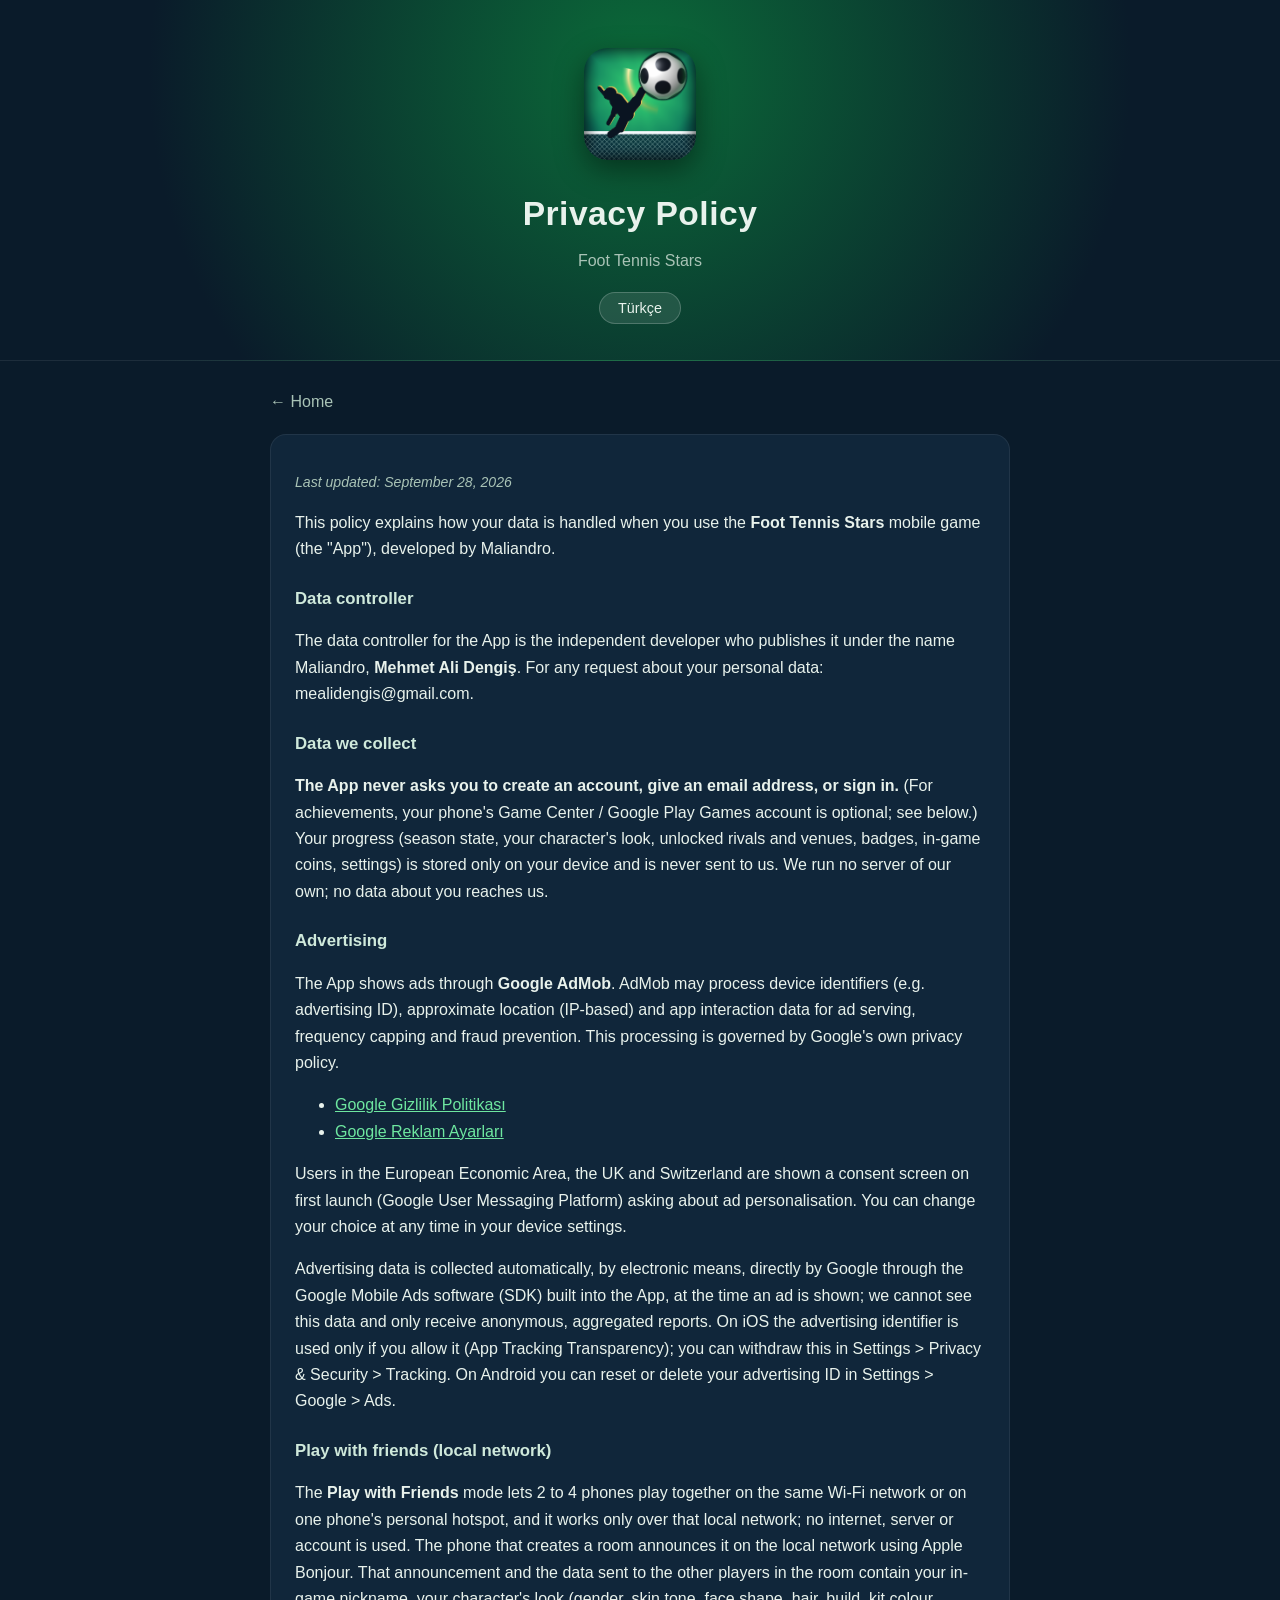
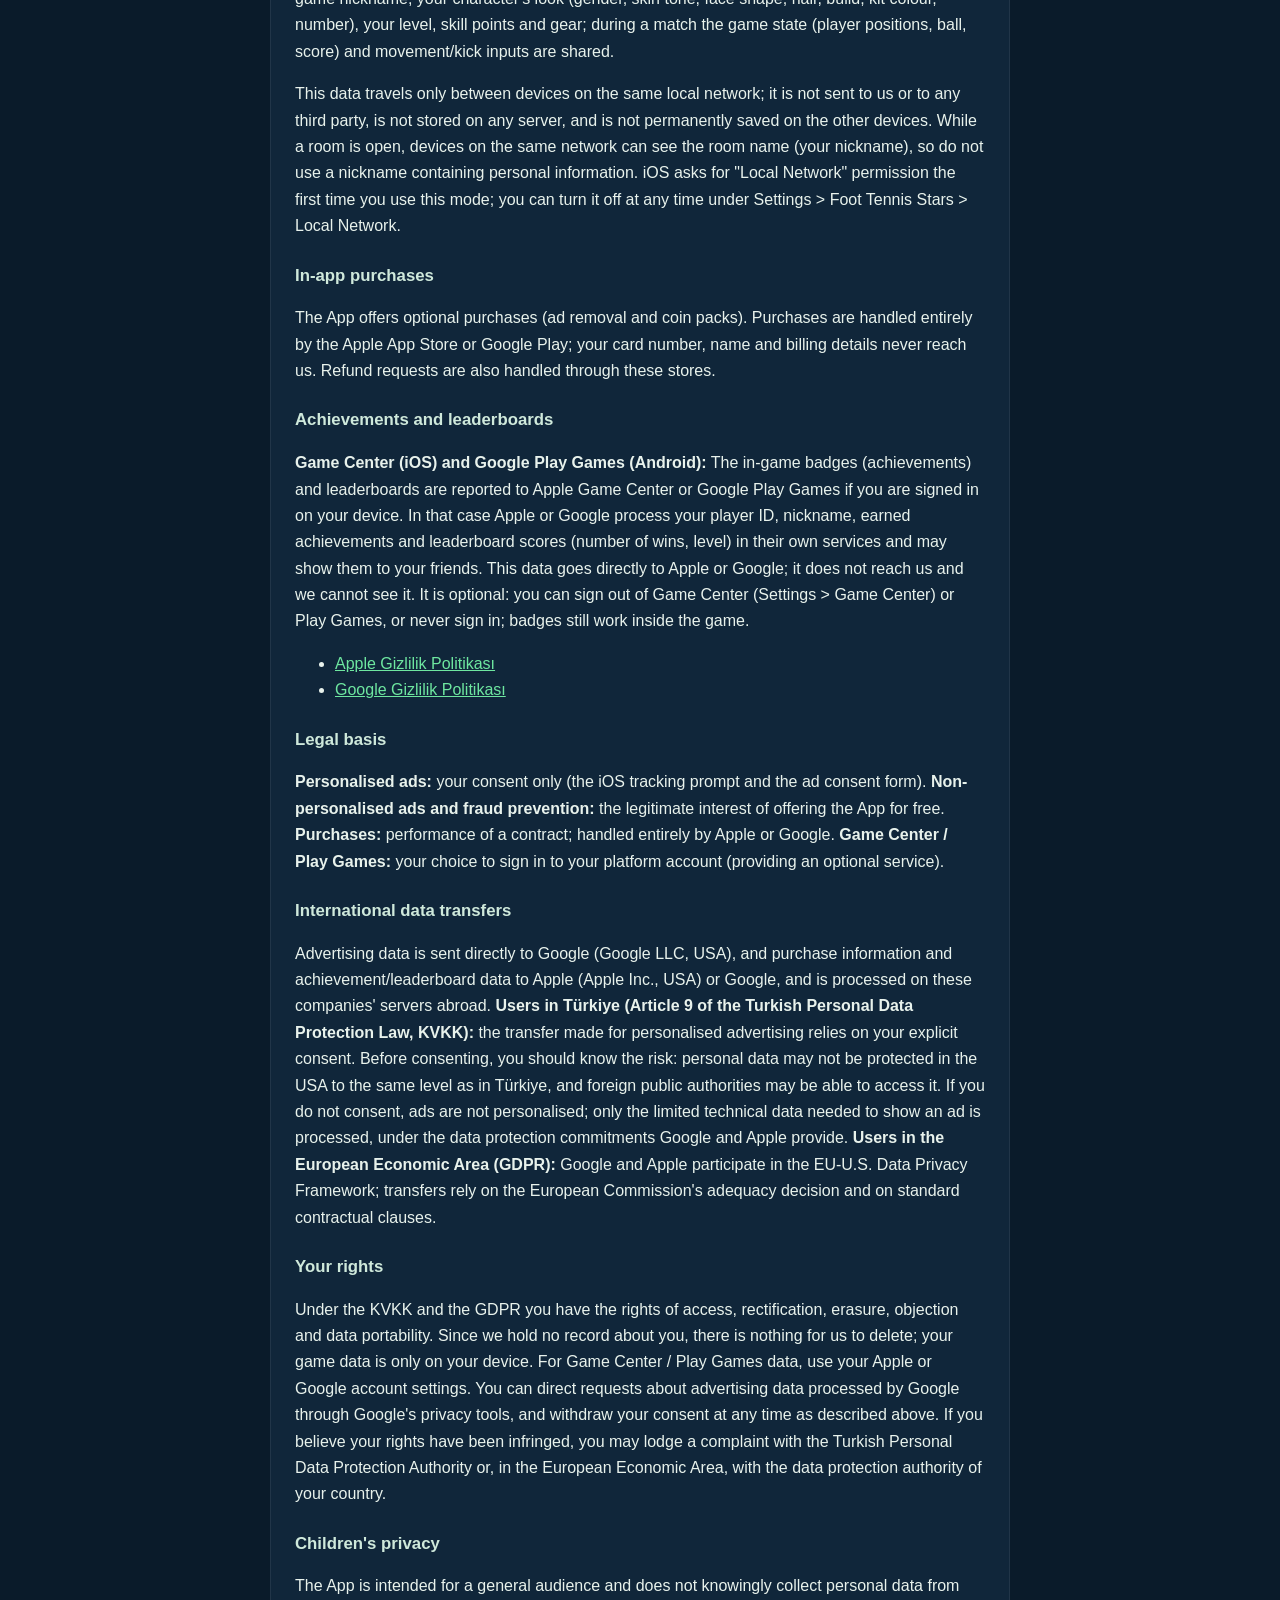
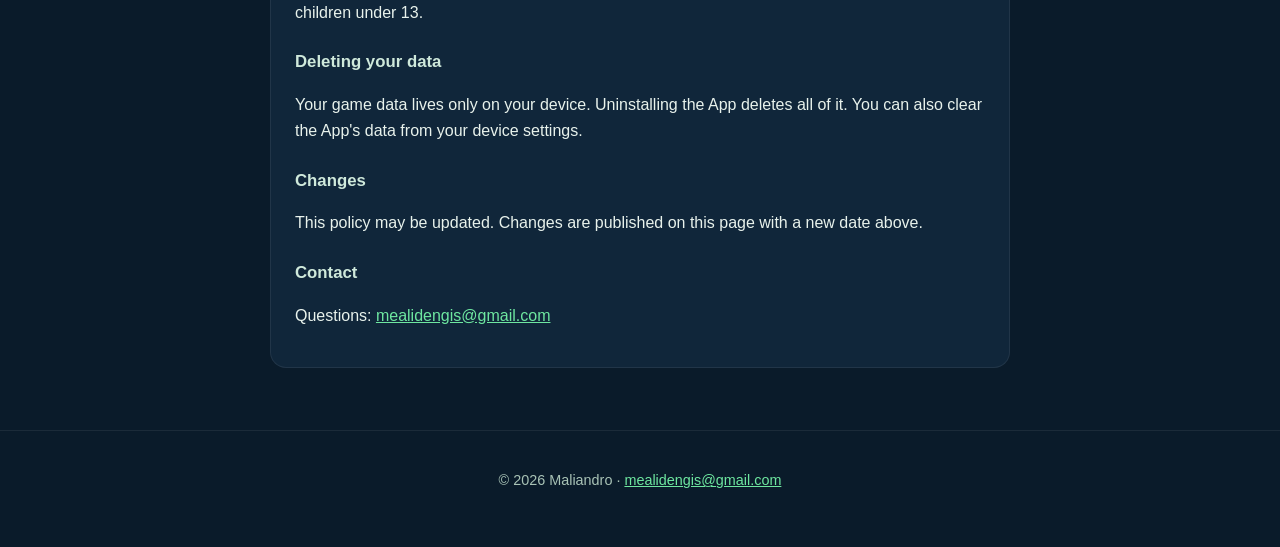
==== commit 2d00b66b: "Ad degisikligi: Futnet Stars -> Foot Tennis Stars" ====
--- a/privacy.html
+++ b/privacy.html
@@ -3,16 +3,16 @@
 <head>
 <meta charset="utf-8">
 <meta name="viewport" content="width=device-width, initial-scale=1">
-<title>Gizlilik Politikası — Futnet Stars</title>
-<meta name="description" content="Futnet Stars mobil oyununun gizlilik politikası. Privacy policy for the Futnet Stars mobile game.">
+<title>Gizlilik Politikası — Foot Tennis Stars</title>
+<meta name="description" content="Foot Tennis Stars mobil oyununun gizlilik politikası. Privacy policy for the Foot Tennis Stars mobile game.">
 <link rel="icon" href="icon.png">
 <link rel="stylesheet" href="style.css">
 </head>
 <body>
 <header class="hero">
-  <img class="icon" src="icon.png" alt="Futnet Stars">
+  <img class="icon" src="icon.png" alt="Foot Tennis Stars">
   <h1 data-tr="Gizlilik Politikası" data-en="Privacy Policy">Gizlilik Politikası</h1>
-  <p class="tag">Futnet Stars</p>
+  <p class="tag">Foot Tennis Stars</p>
   <button id="lang" class="langbtn">English</button>
 </header>
 
@@ -21,8 +21,8 @@
   <section class="card">
     <p class="updated" data-tr="Son güncelleme: 28 Eylül 2026" data-en="Last updated: September 28, 2026">Son güncelleme: 28 Eylül 2026</p>
 
-    <p data-tr="Bu politika, <strong>Futnet Stars</strong> mobil oyununu (&quot;Uygulama&quot;) kullanırken verilerinizin nasıl işlendiğini açıklar. Uygulama Maliandro tarafından geliştirilmiştir."
-       data-en="This policy explains how your data is handled when you use the <strong>Futnet Stars</strong> mobile game (the &quot;App&quot;), developed by Maliandro.">Bu politika, <strong>Futnet Stars</strong> mobil oyununu ("Uygulama") kullanırken verilerinizin nasıl işlendiğini açıklar. Uygulama Maliandro tarafından geliştirilmiştir.</p>
+    <p data-tr="Bu politika, <strong>Foot Tennis Stars</strong> mobil oyununu (&quot;Uygulama&quot;) kullanırken verilerinizin nasıl işlendiğini açıklar. Uygulama Maliandro tarafından geliştirilmiştir."
+       data-en="This policy explains how your data is handled when you use the <strong>Foot Tennis Stars</strong> mobile game (the &quot;App&quot;), developed by Maliandro.">Bu politika, <strong>Foot Tennis Stars</strong> mobil oyununu ("Uygulama") kullanırken verilerinizin nasıl işlendiğini açıklar. Uygulama Maliandro tarafından geliştirilmiştir.</p>
 
     <h3 data-tr="Veri sorumlusu" data-en="Data controller">Veri sorumlusu</h3>
     <p data-tr="Uygulamanın veri sorumlusu, uygulamayı Maliandro adıyla yayımlayan bağımsız geliştirici <strong>Mehmet Ali Dengiş</strong>&#39;tir. Kişisel verilerinize ilişkin her türlü talep için: mealidengis@gmail.com."
@@ -48,8 +48,8 @@
     <h3 data-tr="Arkadaşla oyna (yerel ağ)" data-en="Play with friends (local network)">Arkadaşla oyna (yerel ağ)</h3>
     <p data-tr="<strong>Arkadaşla Oyna</strong> modu, 2 ila 4 telefonun aynı WiFi ağında ya da bir telefonun kişisel erişim noktasında birlikte oynamasını sağlar ve yalnızca bu yerel ağ üzerinden çalışır; internet, sunucu veya hesap kullanılmaz. Oda kuran telefon odayı yerel ağda Apple Bonjour ile duyurur. Bu duyuruda ve odadaki diğer oyunculara giden verilerde oyun içi takma adınız, karakterinizin görünümü (cinsiyet, ten rengi, yüz tipi, saç, vücut yapısı, forma rengi, numara), seviyeniz, yetenek puanlarınız ve ekipmanınız bulunur; maç sırasında oyun durumu (oyuncu konumları, top, skor) ve hareket/vuruş girdileri paylaşılır."
        data-en="The <strong>Play with Friends</strong> mode lets 2 to 4 phones play together on the same Wi-Fi network or on one phone&#39;s personal hotspot, and it works only over that local network; no internet, server or account is used. The phone that creates a room announces it on the local network using Apple Bonjour. That announcement and the data sent to the other players in the room contain your in-game nickname, your character&#39;s look (gender, skin tone, face shape, hair, build, kit colour, number), your level, skill points and gear; during a match the game state (player positions, ball, score) and movement/kick inputs are shared."><strong>Arkadaşla Oyna</strong> modu, 2 ila 4 telefonun aynı WiFi ağında ya da bir telefonun kişisel erişim noktasında birlikte oynamasını sağlar ve yalnızca bu yerel ağ üzerinden çalışır; internet, sunucu veya hesap kullanılmaz. Oda kuran telefon odayı yerel ağda Apple Bonjour ile duyurur. Bu duyuruda ve odadaki diğer oyunculara giden verilerde oyun içi takma adınız, karakterinizin görünümü (cinsiyet, ten rengi, yüz tipi, saç, vücut yapısı, forma rengi, numara), seviyeniz, yetenek puanlarınız ve ekipmanınız bulunur; maç sırasında oyun durumu (oyuncu konumları, top, skor) ve hareket/vuruş girdileri paylaşılır.</p>
-    <p data-tr="Bu veriler yalnızca aynı yerel ağdaki cihazlar arasında gider; bize ya da üçüncü taraflara gönderilmez, hiçbir sunucuda saklanmaz ve diğer cihazlarda kalıcı olarak kaydedilmez. Oda açıkken aynı ağdaki cihazlar oda adını (takma adınızı) görebilir; kişisel bilgi içeren bir takma ad kullanmayın. iOS bu mod için ilk kullanımda &quot;Yerel Ağ&quot; izni ister; izni Ayarlar &gt; Futnet Stars &gt; Yerel Ağ bölümünden dilediğiniz zaman kapatabilirsiniz."
-       data-en="This data travels only between devices on the same local network; it is not sent to us or to any third party, is not stored on any server, and is not permanently saved on the other devices. While a room is open, devices on the same network can see the room name (your nickname), so do not use a nickname containing personal information. iOS asks for &quot;Local Network&quot; permission the first time you use this mode; you can turn it off at any time under Settings &gt; Futnet Stars &gt; Local Network.">Bu veriler yalnızca aynı yerel ağdaki cihazlar arasında gider; bize ya da üçüncü taraflara gönderilmez, hiçbir sunucuda saklanmaz ve diğer cihazlarda kalıcı olarak kaydedilmez. Oda açıkken aynı ağdaki cihazlar oda adını (takma adınızı) görebilir; kişisel bilgi içeren bir takma ad kullanmayın. iOS bu mod için ilk kullanımda "Yerel Ağ" izni ister; izni Ayarlar &gt; Futnet Stars &gt; Yerel Ağ bölümünden dilediğiniz zaman kapatabilirsiniz.</p>
+    <p data-tr="Bu veriler yalnızca aynı yerel ağdaki cihazlar arasında gider; bize ya da üçüncü taraflara gönderilmez, hiçbir sunucuda saklanmaz ve diğer cihazlarda kalıcı olarak kaydedilmez. Oda açıkken aynı ağdaki cihazlar oda adını (takma adınızı) görebilir; kişisel bilgi içeren bir takma ad kullanmayın. iOS bu mod için ilk kullanımda &quot;Yerel Ağ&quot; izni ister; izni Ayarlar &gt; Foot Tennis Stars &gt; Yerel Ağ bölümünden dilediğiniz zaman kapatabilirsiniz."
+       data-en="This data travels only between devices on the same local network; it is not sent to us or to any third party, is not stored on any server, and is not permanently saved on the other devices. While a room is open, devices on the same network can see the room name (your nickname), so do not use a nickname containing personal information. iOS asks for &quot;Local Network&quot; permission the first time you use this mode; you can turn it off at any time under Settings &gt; Foot Tennis Stars &gt; Local Network.">Bu veriler yalnızca aynı yerel ağdaki cihazlar arasında gider; bize ya da üçüncü taraflara gönderilmez, hiçbir sunucuda saklanmaz ve diğer cihazlarda kalıcı olarak kaydedilmez. Oda açıkken aynı ağdaki cihazlar oda adını (takma adınızı) görebilir; kişisel bilgi içeren bir takma ad kullanmayın. iOS bu mod için ilk kullanımda "Yerel Ağ" izni ister; izni Ayarlar &gt; Foot Tennis Stars &gt; Yerel Ağ bölümünden dilediğiniz zaman kapatabilirsiniz.</p>
 
     <h3 data-tr="Uygulama içi satın alımlar" data-en="In-app purchases">Uygulama içi satın alımlar</h3>
     <p data-tr="Uygulama isteğe bağlı satın alımlar sunar (reklamları kaldırma ve altın paketleri). Satın alımlar tamamen Apple App Store veya Google Play tarafından işlenir; kart numaranız, adınız ve fatura bilgileriniz bize ulaşmaz. İade talepleri de bu mağazalar üzerinden yürütülür."
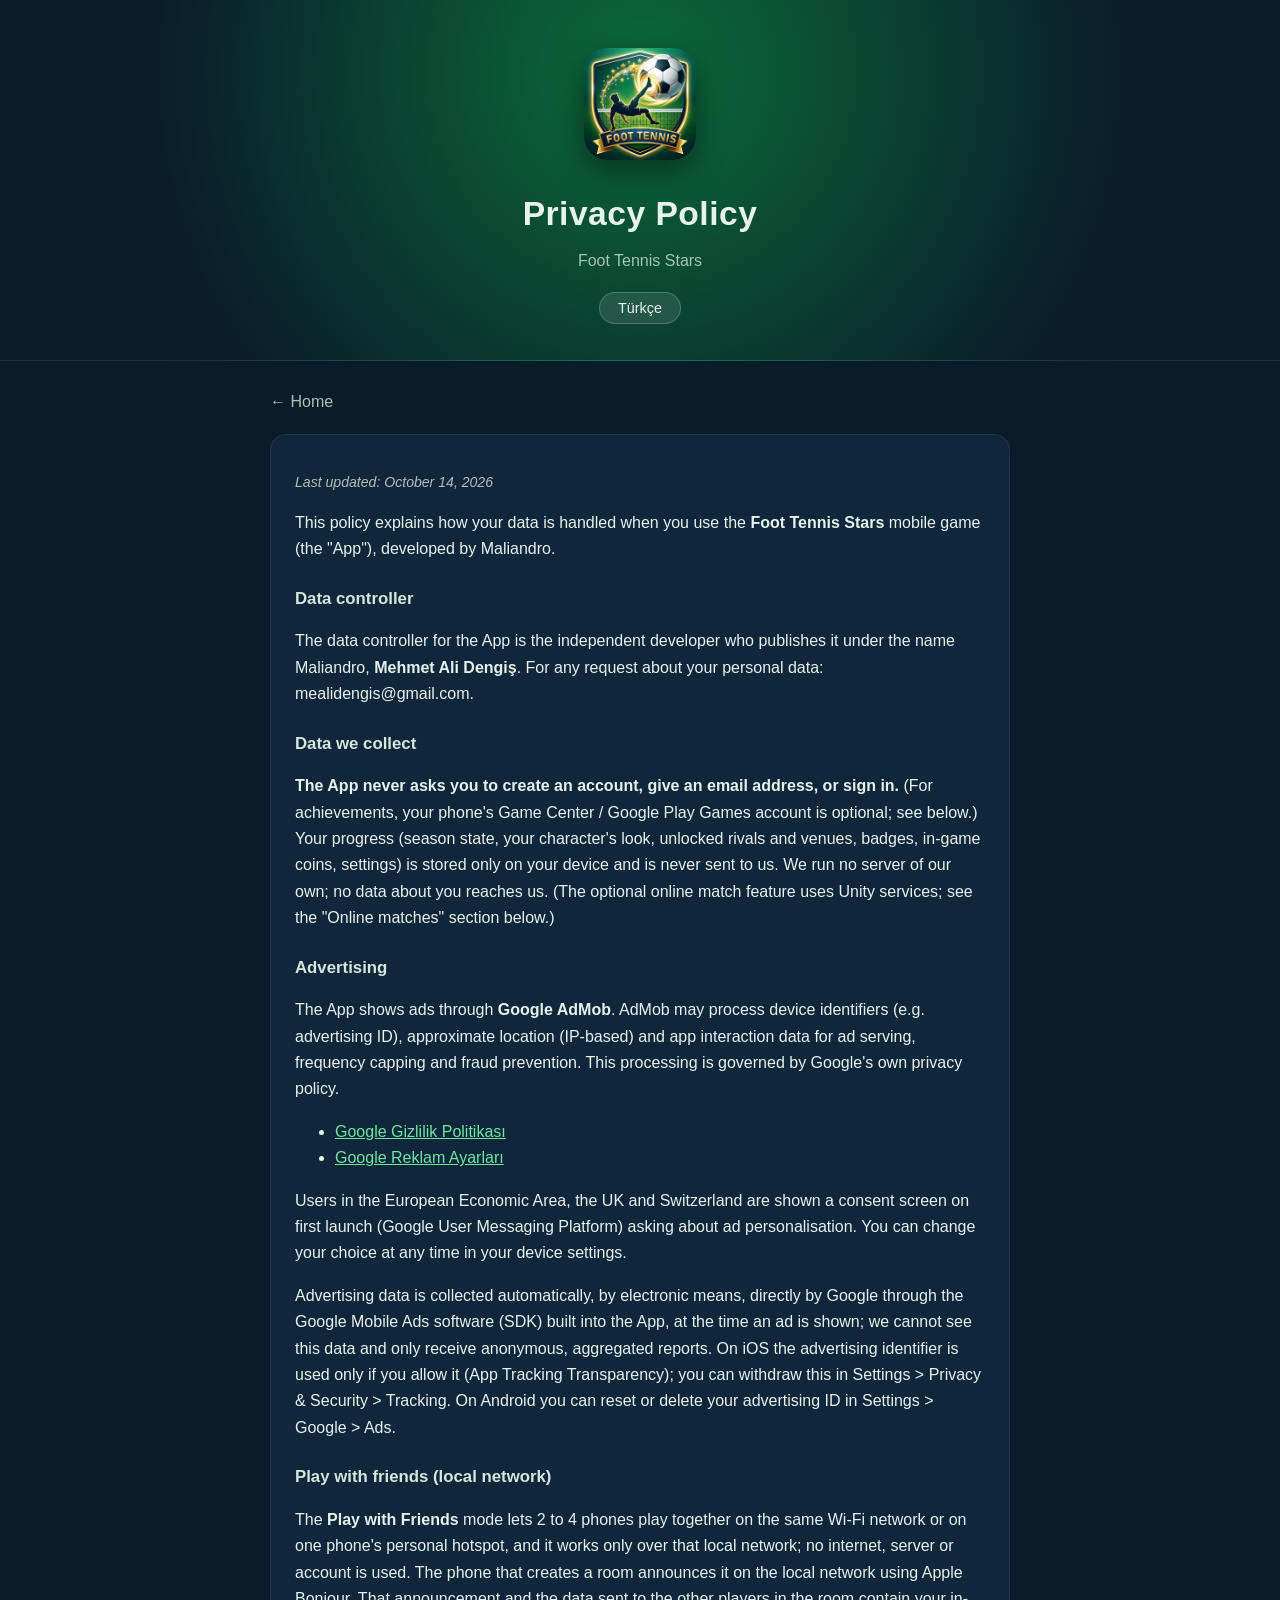
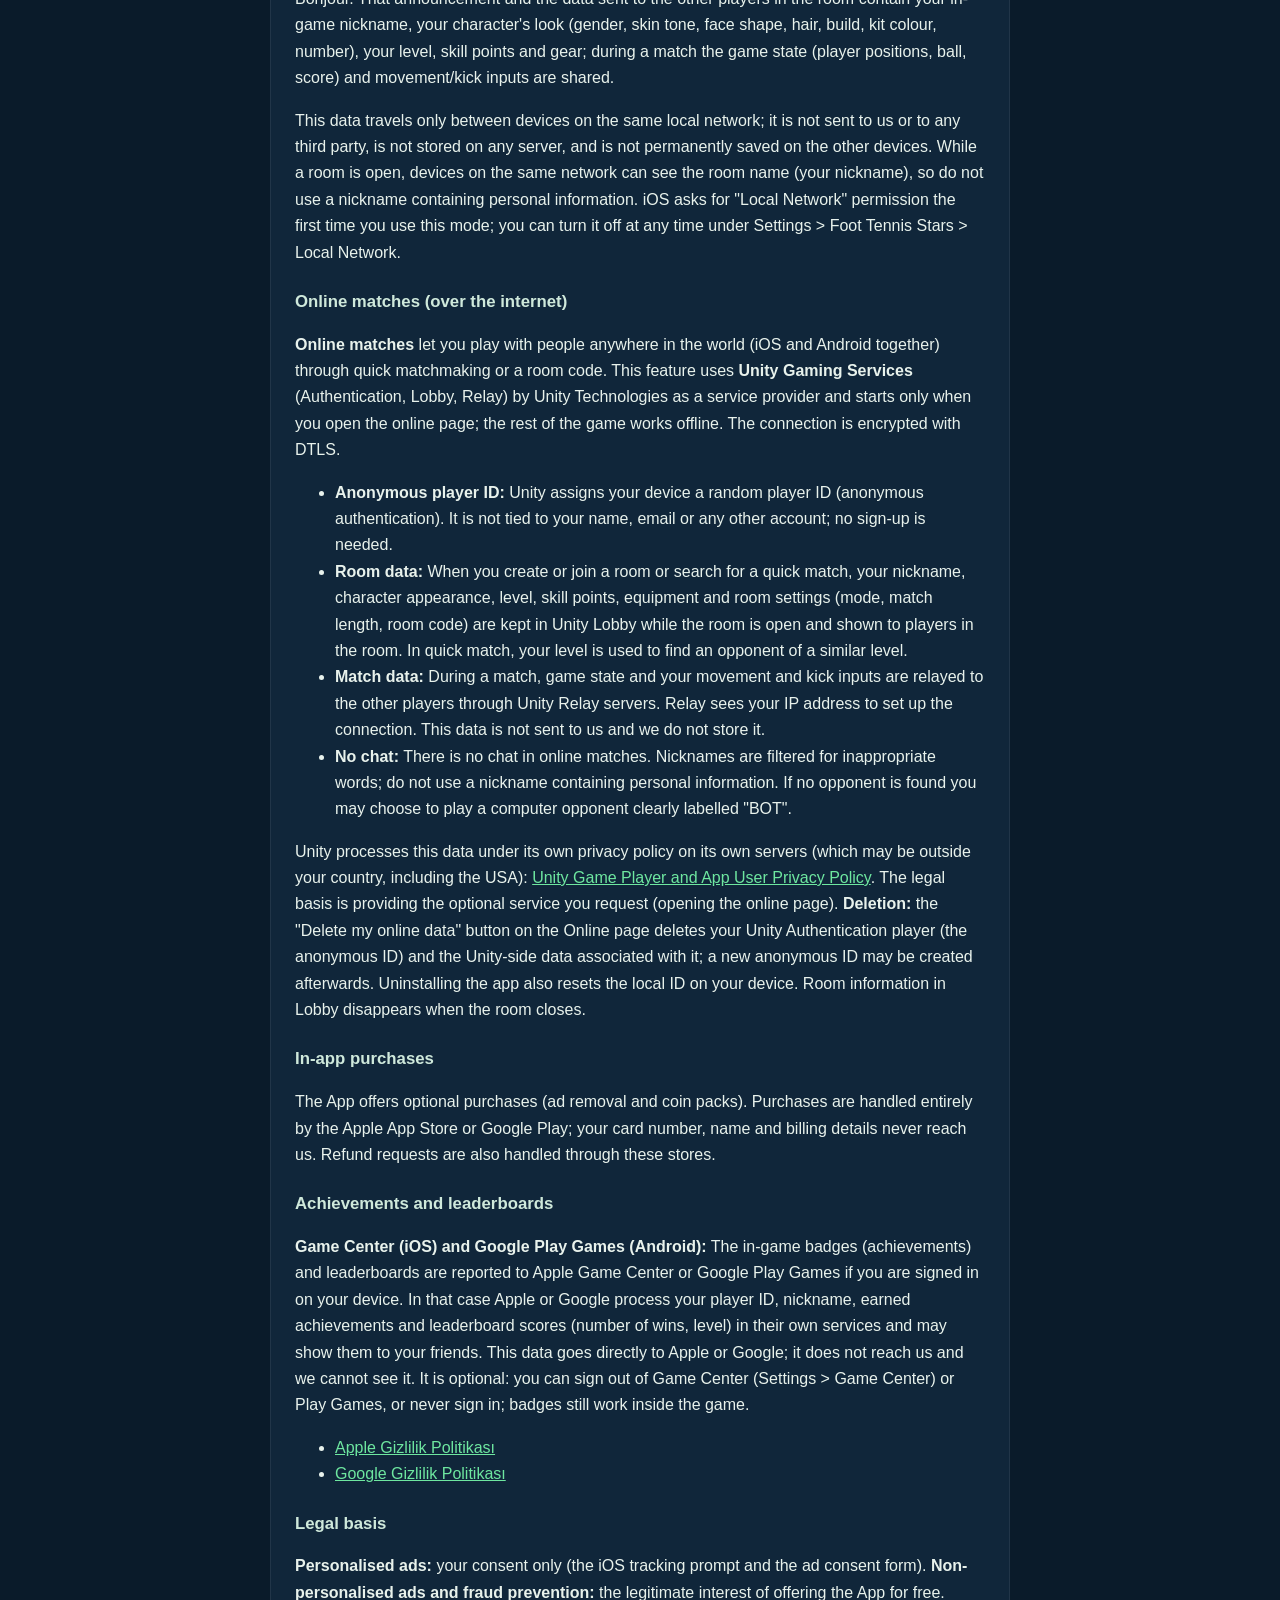
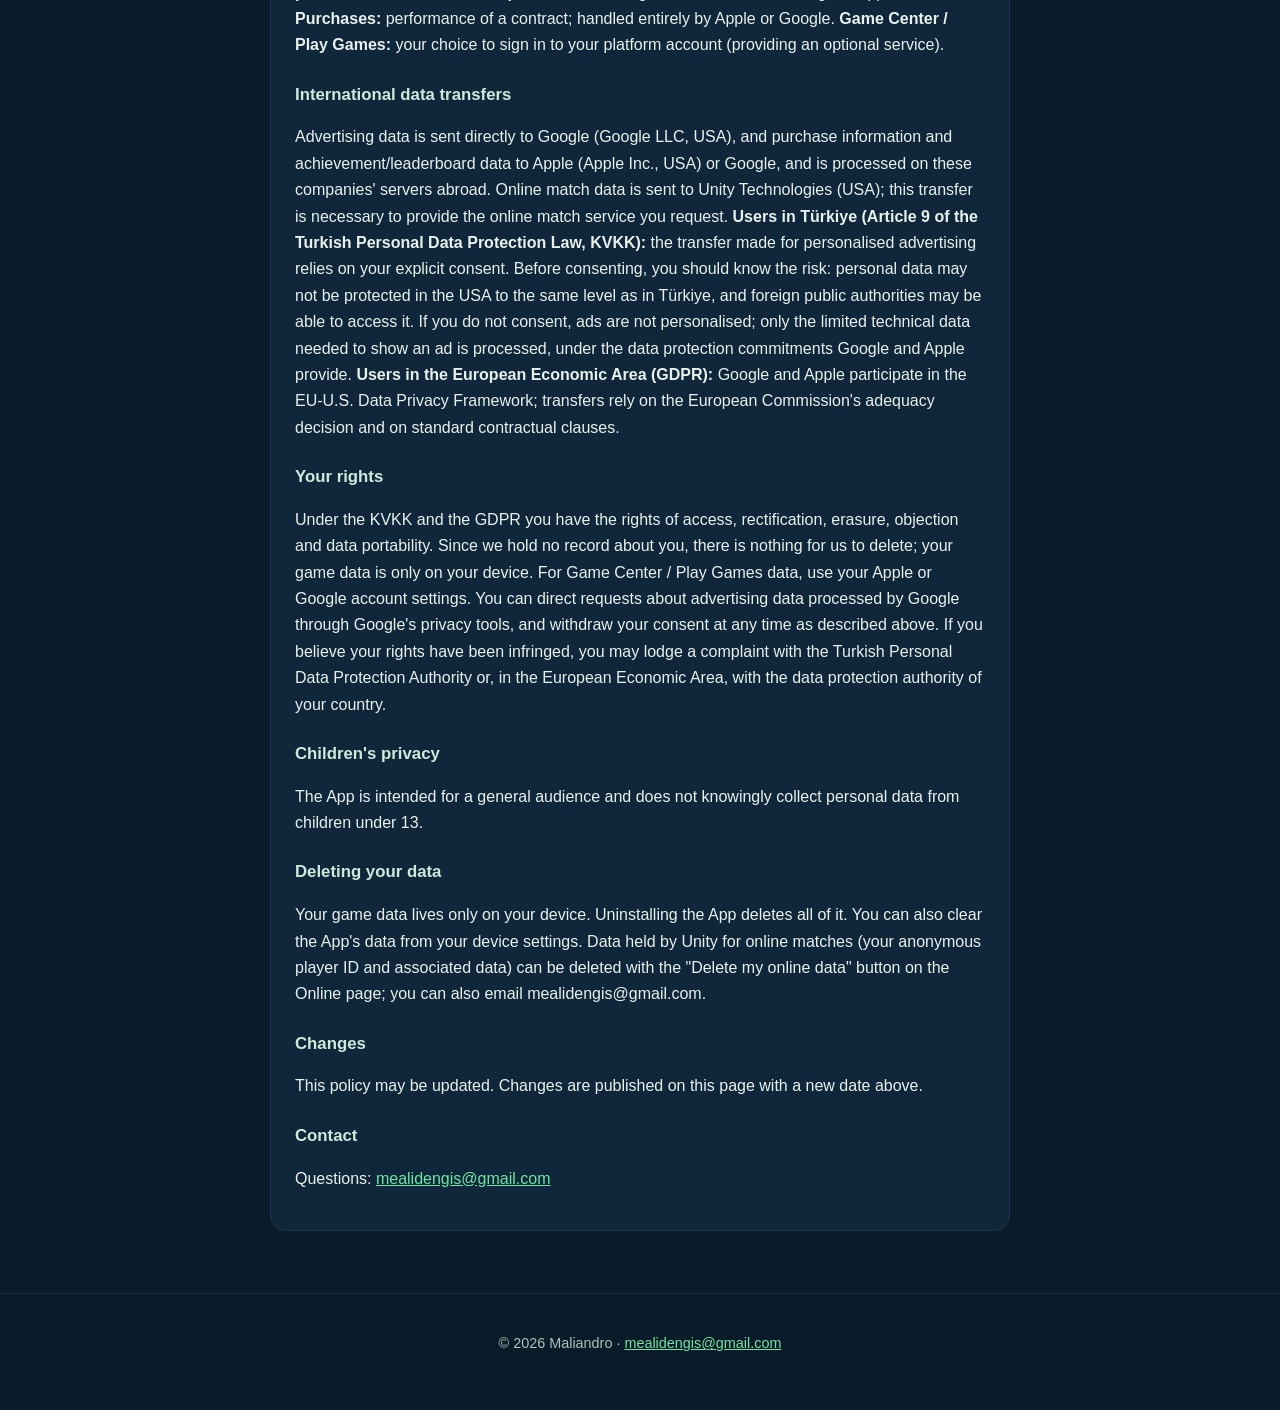
==== commit 78e1519a: "Gizlilik: online mac (Unity Gaming Services), silme yolu, 14 Ekim 2026" ====
--- a/privacy.html
+++ b/privacy.html
@@ -1,99 +1,115 @@
-<!doctype html>
-<html lang="tr">
-<head>
-<meta charset="utf-8">
-<meta name="viewport" content="width=device-width, initial-scale=1">
-<title>Gizlilik Politikası — Foot Tennis Stars</title>
-<meta name="description" content="Foot Tennis Stars mobil oyununun gizlilik politikası. Privacy policy for the Foot Tennis Stars mobile game.">
-<link rel="icon" href="icon.png">
-<link rel="stylesheet" href="style.css">
-</head>
-<body>
-<header class="hero">
-  <img class="icon" src="icon.png" alt="Foot Tennis Stars">
-  <h1 data-tr="Gizlilik Politikası" data-en="Privacy Policy">Gizlilik Politikası</h1>
-  <p class="tag">Foot Tennis Stars</p>
-  <button id="lang" class="langbtn">English</button>
-</header>
-
-<main>
-  <a class="back" href="index.html" data-tr="← Ana sayfa" data-en="← Home">← Ana sayfa</a>
-  <section class="card">
-    <p class="updated" data-tr="Son güncelleme: 28 Eylül 2026" data-en="Last updated: September 28, 2026">Son güncelleme: 28 Eylül 2026</p>
-
-    <p data-tr="Bu politika, <strong>Foot Tennis Stars</strong> mobil oyununu (&quot;Uygulama&quot;) kullanırken verilerinizin nasıl işlendiğini açıklar. Uygulama Maliandro tarafından geliştirilmiştir."
-       data-en="This policy explains how your data is handled when you use the <strong>Foot Tennis Stars</strong> mobile game (the &quot;App&quot;), developed by Maliandro.">Bu politika, <strong>Foot Tennis Stars</strong> mobil oyununu ("Uygulama") kullanırken verilerinizin nasıl işlendiğini açıklar. Uygulama Maliandro tarafından geliştirilmiştir.</p>
-
-    <h3 data-tr="Veri sorumlusu" data-en="Data controller">Veri sorumlusu</h3>
-    <p data-tr="Uygulamanın veri sorumlusu, uygulamayı Maliandro adıyla yayımlayan bağımsız geliştirici <strong>Mehmet Ali Dengiş</strong>&#39;tir. Kişisel verilerinize ilişkin her türlü talep için: mealidengis@gmail.com."
-       data-en="The data controller for the App is the independent developer who publishes it under the name Maliandro, <strong>Mehmet Ali Dengiş</strong>. For any request about your personal data: mealidengis@gmail.com.">Uygulamanın veri sorumlusu, uygulamayı Maliandro adıyla yayımlayan bağımsız geliştirici <strong>Mehmet Ali Dengiş</strong>&#39;tir. Kişisel verilerinize ilişkin her türlü talep için: mealidengis@gmail.com.</p>
-
-    <h3 data-tr="Topladığımız veriler" data-en="Data we collect">Topladığımız veriler</h3>
-    <p data-tr="<strong>Uygulama hesap açmanızı, e-posta vermenizi veya giriş yapmanızı istemez.</strong> (Başarımlar için telefonunuzdaki Game Center / Google Play Games hesabı isteğe bağlıdır; aşağıya bakın.) Oyun ilerlemeniz (sezon durumu, karakterinizin görünümü, açılan rakipler ve mekanlar, rozetler, oyun içi para, ayarlar) yalnızca cihazınızda saklanır ve bize gönderilmez. Geliştirici olarak bir sunucumuz yoktur; sizinle ilgili hiçbir veri bize ulaşmaz."
-       data-en="<strong>The App never asks you to create an account, give an email address, or sign in.</strong> (For achievements, your phone&#39;s Game Center / Google Play Games account is optional; see below.) Your progress (season state, your character&#39;s look, unlocked rivals and venues, badges, in-game coins, settings) is stored only on your device and is never sent to us. We run no server of our own; no data about you reaches us."><strong>Uygulama hesap açmanızı, e-posta vermenizi veya giriş yapmanızı istemez.</strong> (Başarımlar için telefonunuzdaki Game Center / Google Play Games hesabı isteğe bağlıdır; aşağıya bakın.) Oyun ilerlemeniz (sezon durumu, karakterinizin görünümü, açılan rakipler ve mekanlar, rozetler, oyun içi para, ayarlar) yalnızca cihazınızda saklanır ve bize gönderilmez. Geliştirici olarak bir sunucumuz yoktur; sizinle ilgili hiçbir veri bize ulaşmaz.</p>
-
-    <h3 data-tr="Reklamlar" data-en="Advertising">Reklamlar</h3>
-    <p data-tr="Uygulama, <strong>Google AdMob</strong> aracılığıyla reklam gösterir. AdMob; reklam sunumu, sıklık sınırlaması ve sahtecilik önleme amacıyla cihaz tanımlayıcılarını (ör. reklam kimliği), yaklaşık konum (IP tabanlı) ve uygulama etkileşim bilgilerini işleyebilir. Bu veriler Google tarafından kendi gizlilik politikası kapsamında işlenir."
-       data-en="The App shows ads through <strong>Google AdMob</strong>. AdMob may process device identifiers (e.g. advertising ID), approximate location (IP-based) and app interaction data for ad serving, frequency capping and fraud prevention. This processing is governed by Google's own privacy policy.">Uygulama, <strong>Google AdMob</strong> aracılığıyla reklam gösterir. AdMob; reklam sunumu, sıklık sınırlaması ve sahtecilik önleme amacıyla cihaz tanımlayıcılarını (ör. reklam kimliği), yaklaşık konum (IP tabanlı) ve uygulama etkileşim bilgilerini işleyebilir. Bu veriler Google tarafından kendi gizlilik politikası kapsamında işlenir.</p>
-    <ul>
-      <li><a href="https://policies.google.com/privacy" target="_blank" rel="noopener">Google Gizlilik Politikası</a></li>
-      <li><a href="https://adssettings.google.com" target="_blank" rel="noopener">Google Reklam Ayarları</a></li>
-    </ul>
-    <p data-tr="Avrupa Ekonomik Alanı, Birleşik Krallık ve İsviçre'deki kullanıcılara, ilk açılışta reklam kişiselleştirme tercihlerini soran bir onay ekranı gösterilir (Google User Messaging Platform). Tercihinizi cihaz ayarlarından dilediğiniz zaman değiştirebilirsiniz."
-       data-en="Users in the European Economic Area, the UK and Switzerland are shown a consent screen on first launch (Google User Messaging Platform) asking about ad personalisation. You can change your choice at any time in your device settings.">Avrupa Ekonomik Alanı, Birleşik Krallık ve İsviçre'deki kullanıcılara, ilk açılışta reklam kişiselleştirme tercihlerini soran bir onay ekranı gösterilir (Google User Messaging Platform). Tercihinizi cihaz ayarlarından dilediğiniz zaman değiştirebilirsiniz.</p>
-
-    <p data-tr="Reklam verileri, uygulamaya gömülü Google Mobile Ads yazılımı (SDK) aracılığıyla, elektronik ortamda ve otomatik yolla, reklam gösterildiği sırada doğrudan Google tarafından toplanır; bu verileri biz göremeyiz, bize yalnızca kimliksiz ve toplu raporlar ulaşır. iOS&#39;ta reklam kimliği yalnızca izin verirseniz kullanılır (App Tracking Transparency); izni Ayarlar &gt; Gizlilik ve Güvenlik &gt; İzleme bölümünden geri alabilirsiniz. Android&#39;de reklam kimliğinizi Ayarlar &gt; Google &gt; Reklamlar bölümünden sıfırlayabilir veya silebilirsiniz."
-       data-en="Advertising data is collected automatically, by electronic means, directly by Google through the Google Mobile Ads software (SDK) built into the App, at the time an ad is shown; we cannot see this data and only receive anonymous, aggregated reports. On iOS the advertising identifier is used only if you allow it (App Tracking Transparency); you can withdraw this in Settings &gt; Privacy &amp; Security &gt; Tracking. On Android you can reset or delete your advertising ID in Settings &gt; Google &gt; Ads.">Reklam verileri, uygulamaya gömülü Google Mobile Ads yazılımı (SDK) aracılığıyla, elektronik ortamda ve otomatik yolla, reklam gösterildiği sırada doğrudan Google tarafından toplanır; bu verileri biz göremeyiz, bize yalnızca kimliksiz ve toplu raporlar ulaşır. iOS&#39;ta reklam kimliği yalnızca izin verirseniz kullanılır (App Tracking Transparency); izni Ayarlar &gt; Gizlilik ve Güvenlik &gt; İzleme bölümünden geri alabilirsiniz. Android&#39;de reklam kimliğinizi Ayarlar &gt; Google &gt; Reklamlar bölümünden sıfırlayabilir veya silebilirsiniz.</p>
-
-    <h3 data-tr="Arkadaşla oyna (yerel ağ)" data-en="Play with friends (local network)">Arkadaşla oyna (yerel ağ)</h3>
-    <p data-tr="<strong>Arkadaşla Oyna</strong> modu, 2 ila 4 telefonun aynı WiFi ağında ya da bir telefonun kişisel erişim noktasında birlikte oynamasını sağlar ve yalnızca bu yerel ağ üzerinden çalışır; internet, sunucu veya hesap kullanılmaz. Oda kuran telefon odayı yerel ağda Apple Bonjour ile duyurur. Bu duyuruda ve odadaki diğer oyunculara giden verilerde oyun içi takma adınız, karakterinizin görünümü (cinsiyet, ten rengi, yüz tipi, saç, vücut yapısı, forma rengi, numara), seviyeniz, yetenek puanlarınız ve ekipmanınız bulunur; maç sırasında oyun durumu (oyuncu konumları, top, skor) ve hareket/vuruş girdileri paylaşılır."
-       data-en="The <strong>Play with Friends</strong> mode lets 2 to 4 phones play together on the same Wi-Fi network or on one phone&#39;s personal hotspot, and it works only over that local network; no internet, server or account is used. The phone that creates a room announces it on the local network using Apple Bonjour. That announcement and the data sent to the other players in the room contain your in-game nickname, your character&#39;s look (gender, skin tone, face shape, hair, build, kit colour, number), your level, skill points and gear; during a match the game state (player positions, ball, score) and movement/kick inputs are shared."><strong>Arkadaşla Oyna</strong> modu, 2 ila 4 telefonun aynı WiFi ağında ya da bir telefonun kişisel erişim noktasında birlikte oynamasını sağlar ve yalnızca bu yerel ağ üzerinden çalışır; internet, sunucu veya hesap kullanılmaz. Oda kuran telefon odayı yerel ağda Apple Bonjour ile duyurur. Bu duyuruda ve odadaki diğer oyunculara giden verilerde oyun içi takma adınız, karakterinizin görünümü (cinsiyet, ten rengi, yüz tipi, saç, vücut yapısı, forma rengi, numara), seviyeniz, yetenek puanlarınız ve ekipmanınız bulunur; maç sırasında oyun durumu (oyuncu konumları, top, skor) ve hareket/vuruş girdileri paylaşılır.</p>
-    <p data-tr="Bu veriler yalnızca aynı yerel ağdaki cihazlar arasında gider; bize ya da üçüncü taraflara gönderilmez, hiçbir sunucuda saklanmaz ve diğer cihazlarda kalıcı olarak kaydedilmez. Oda açıkken aynı ağdaki cihazlar oda adını (takma adınızı) görebilir; kişisel bilgi içeren bir takma ad kullanmayın. iOS bu mod için ilk kullanımda &quot;Yerel Ağ&quot; izni ister; izni Ayarlar &gt; Foot Tennis Stars &gt; Yerel Ağ bölümünden dilediğiniz zaman kapatabilirsiniz."
-       data-en="This data travels only between devices on the same local network; it is not sent to us or to any third party, is not stored on any server, and is not permanently saved on the other devices. While a room is open, devices on the same network can see the room name (your nickname), so do not use a nickname containing personal information. iOS asks for &quot;Local Network&quot; permission the first time you use this mode; you can turn it off at any time under Settings &gt; Foot Tennis Stars &gt; Local Network.">Bu veriler yalnızca aynı yerel ağdaki cihazlar arasında gider; bize ya da üçüncü taraflara gönderilmez, hiçbir sunucuda saklanmaz ve diğer cihazlarda kalıcı olarak kaydedilmez. Oda açıkken aynı ağdaki cihazlar oda adını (takma adınızı) görebilir; kişisel bilgi içeren bir takma ad kullanmayın. iOS bu mod için ilk kullanımda "Yerel Ağ" izni ister; izni Ayarlar &gt; Foot Tennis Stars &gt; Yerel Ağ bölümünden dilediğiniz zaman kapatabilirsiniz.</p>
-
-    <h3 data-tr="Uygulama içi satın alımlar" data-en="In-app purchases">Uygulama içi satın alımlar</h3>
-    <p data-tr="Uygulama isteğe bağlı satın alımlar sunar (reklamları kaldırma ve altın paketleri). Satın alımlar tamamen Apple App Store veya Google Play tarafından işlenir; kart numaranız, adınız ve fatura bilgileriniz bize ulaşmaz. İade talepleri de bu mağazalar üzerinden yürütülür."
-       data-en="The App offers optional purchases (ad removal and coin packs). Purchases are handled entirely by the Apple App Store or Google Play; your card number, name and billing details never reach us. Refund requests are also handled through these stores.">Uygulama isteğe bağlı satın alımlar sunar (reklamları kaldırma ve altın paketleri). Satın alımlar tamamen Apple App Store veya Google Play tarafından işlenir; kart numaranız, adınız ve fatura bilgileriniz bize ulaşmaz. İade talepleri de bu mağazalar üzerinden yürütülür.</p>
-
-    <h3 data-tr="Başarımlar ve lider tabloları" data-en="Achievements and leaderboards">Başarımlar ve lider tabloları</h3>
-    <p data-tr="<strong>Game Center (iOS) ve Google Play Games (Android):</strong> Oyundaki rozetler (başarımlar) ve lider tabloları, cihazınızda oturum açılmışsa Apple Game Center&#39;a veya Google Play Games&#39;e bildirilir. Bu durumda Apple ya da Google; oyuncu kimliğinizi, takma adınızı, kazandığınız başarımları ve lider tablosu puanlarınızı (galibiyet sayısı, seviye) kendi hizmetlerinde işler ve arkadaşlarınıza gösterebilir. Bu veriler doğrudan Apple veya Google&#39;a gider; bize ulaşmaz ve biz göremeyiz. Kullanım isteğe bağlıdır: Game Center&#39;dan (Ayarlar &gt; Game Center) veya Play Games&#39;ten çıkış yapabilir ya da oturum açmayabilirsiniz; rozetler oyunun içinde yine çalışır."
-       data-en="<strong>Game Center (iOS) and Google Play Games (Android):</strong> The in-game badges (achievements) and leaderboards are reported to Apple Game Center or Google Play Games if you are signed in on your device. In that case Apple or Google process your player ID, nickname, earned achievements and leaderboard scores (number of wins, level) in their own services and may show them to your friends. This data goes directly to Apple or Google; it does not reach us and we cannot see it. It is optional: you can sign out of Game Center (Settings &gt; Game Center) or Play Games, or never sign in; badges still work inside the game."><strong>Game Center (iOS) ve Google Play Games (Android):</strong> Oyundaki rozetler (başarımlar) ve lider tabloları, cihazınızda oturum açılmışsa Apple Game Center&#39;a veya Google Play Games&#39;e bildirilir. Bu durumda Apple ya da Google; oyuncu kimliğinizi, takma adınızı, kazandığınız başarımları ve lider tablosu puanlarınızı (galibiyet sayısı, seviye) kendi hizmetlerinde işler ve arkadaşlarınıza gösterebilir. Bu veriler doğrudan Apple veya Google&#39;a gider; bize ulaşmaz ve biz göremeyiz. Kullanım isteğe bağlıdır: Game Center&#39;dan (Ayarlar &gt; Game Center) veya Play Games&#39;ten çıkış yapabilir ya da oturum açmayabilirsiniz; rozetler oyunun içinde yine çalışır.</p>
-    <ul>
-      <li><a href="https://www.apple.com/legal/privacy/" target="_blank" rel="noopener">Apple Gizlilik Politikası</a></li>
-      <li><a href="https://policies.google.com/privacy" target="_blank" rel="noopener">Google Gizlilik Politikası</a></li>
-    </ul>
-
-    <h3 data-tr="Hukuki dayanak" data-en="Legal basis">Hukuki dayanak</h3>
-    <p data-tr="<strong>Kişiselleştirilmiş reklam:</strong> yalnızca açık rızanız (iOS izleme izni ve reklam onayı formu). <strong>Kişiselleştirilmemiş reklam ve sahtecilik önleme:</strong> uygulamanın ücretsiz sunulabilmesine yönelik meşru menfaat. <strong>Satın alımlar:</strong> sözleşmenin ifası; tamamen Apple veya Google tarafından yürütülür. <strong>Game Center / Play Games:</strong> platform hesabınızda oturum açarak verdiğiniz tercih (isteğe bağlı hizmetin sunulması)."
-       data-en="<strong>Personalised ads:</strong> your consent only (the iOS tracking prompt and the ad consent form). <strong>Non-personalised ads and fraud prevention:</strong> the legitimate interest of offering the App for free. <strong>Purchases:</strong> performance of a contract; handled entirely by Apple or Google. <strong>Game Center / Play Games:</strong> your choice to sign in to your platform account (providing an optional service)."><strong>Kişiselleştirilmiş reklam:</strong> yalnızca açık rızanız (iOS izleme izni ve reklam onayı formu). <strong>Kişiselleştirilmemiş reklam ve sahtecilik önleme:</strong> uygulamanın ücretsiz sunulabilmesine yönelik meşru menfaat. <strong>Satın alımlar:</strong> sözleşmenin ifası; tamamen Apple veya Google tarafından yürütülür. <strong>Game Center / Play Games:</strong> platform hesabınızda oturum açarak verdiğiniz tercih (isteğe bağlı hizmetin sunulması).</p>
-
-    <h3 data-tr="Verilerin yurt dışına aktarılması" data-en="International data transfers">Verilerin yurt dışına aktarılması</h3>
-    <p data-tr="Reklam verileri doğrudan Google&#39;a (Google LLC, ABD), satın alma bilgileri ve başarım/lider tablosu verileri Apple&#39;a (Apple Inc., ABD) veya Google&#39;a iletilir ve bu şirketlerin yurt dışındaki sunucularında işlenir. <strong>Türkiye&#39;deki kullanıcılar (KVKK m. 9):</strong> kişiselleştirilmiş reklam için yapılan aktarım açık rızanıza dayanır. Rıza vermeden önce bilmeniz gereken risk şudur: ABD&#39;de kişisel veriler Türkiye&#39;dekiyle aynı düzeyde korunmayabilir ve yabancı kamu makamlarının bu verilere erişimi mümkün olabilir. Rıza vermezseniz reklamlar kişiselleştirilmez; yalnızca reklamın gösterilmesi için gereken sınırlı teknik veri, Google ve Apple&#39;ın sunduğu veri koruma taahhütleri çerçevesinde işlenir. <strong>Avrupa Ekonomik Alanı&#39;ndaki kullanıcılar (GDPR):</strong> Google ve Apple, AB-ABD Veri Gizliliği Çerçevesi&#39;ne katılmıştır; aktarımlar Avrupa Komisyonu yeterlilik kararına ve standart sözleşme hükümlerine dayanır."
-       data-en="Advertising data is sent directly to Google (Google LLC, USA), and purchase information and achievement/leaderboard data to Apple (Apple Inc., USA) or Google, and is processed on these companies&#39; servers abroad. <strong>Users in Türkiye (Article 9 of the Turkish Personal Data Protection Law, KVKK):</strong> the transfer made for personalised advertising relies on your explicit consent. Before consenting, you should know the risk: personal data may not be protected in the USA to the same level as in Türkiye, and foreign public authorities may be able to access it. If you do not consent, ads are not personalised; only the limited technical data needed to show an ad is processed, under the data protection commitments Google and Apple provide. <strong>Users in the European Economic Area (GDPR):</strong> Google and Apple participate in the EU-U.S. Data Privacy Framework; transfers rely on the European Commission&#39;s adequacy decision and on standard contractual clauses.">Reklam verileri doğrudan Google&#39;a (Google LLC, ABD), satın alma bilgileri ve başarım/lider tablosu verileri Apple&#39;a (Apple Inc., ABD) veya Google&#39;a iletilir ve bu şirketlerin yurt dışındaki sunucularında işlenir. <strong>Türkiye&#39;deki kullanıcılar (KVKK m. 9):</strong> kişiselleştirilmiş reklam için yapılan aktarım açık rızanıza dayanır. Rıza vermeden önce bilmeniz gereken risk şudur: ABD&#39;de kişisel veriler Türkiye&#39;dekiyle aynı düzeyde korunmayabilir ve yabancı kamu makamlarının bu verilere erişimi mümkün olabilir. Rıza vermezseniz reklamlar kişiselleştirilmez; yalnızca reklamın gösterilmesi için gereken sınırlı teknik veri, Google ve Apple&#39;ın sunduğu veri koruma taahhütleri çerçevesinde işlenir. <strong>Avrupa Ekonomik Alanı&#39;ndaki kullanıcılar (GDPR):</strong> Google ve Apple, AB-ABD Veri Gizliliği Çerçevesi&#39;ne katılmıştır; aktarımlar Avrupa Komisyonu yeterlilik kararına ve standart sözleşme hükümlerine dayanır.</p>
-
-    <h3 data-tr="Haklarınız" data-en="Your rights">Haklarınız</h3>
-    <p data-tr="KVKK ve GDPR kapsamında erişim, düzeltme, silme, işlemeye itiraz ve veri taşınabilirliği haklarınız vardır. Geliştirici olarak bizde sizinle ilgili bir kayıt bulunmadığından silinecek bir veri yoktur; oyun verileriniz yalnızca cihazınızdadır. Game Center / Play Games verileriniz için Apple veya Google&#39;ın hesap ayarlarını kullanabilirsiniz. Google&#39;ın işlediği reklam verilerine ilişkin taleplerinizi Google&#39;ın gizlilik araçlarıyla iletebilir, rızanızı yukarıda anlatıldığı gibi her an geri alabilirsiniz. Haklarınızın ihlal edildiğini düşünüyorsanız Türkiye&#39;de Kişisel Verileri Koruma Kurumu&#39;na, Avrupa Ekonomik Alanı&#39;nda bulunduğunuz ülkenin veri koruma otoritesine şikâyette bulunabilirsiniz."
-       data-en="Under the KVKK and the GDPR you have the rights of access, rectification, erasure, objection and data portability. Since we hold no record about you, there is nothing for us to delete; your game data is only on your device. For Game Center / Play Games data, use your Apple or Google account settings. You can direct requests about advertising data processed by Google through Google&#39;s privacy tools, and withdraw your consent at any time as described above. If you believe your rights have been infringed, you may lodge a complaint with the Turkish Personal Data Protection Authority or, in the European Economic Area, with the data protection authority of your country.">KVKK ve GDPR kapsamında erişim, düzeltme, silme, işlemeye itiraz ve veri taşınabilirliği haklarınız vardır. Geliştirici olarak bizde sizinle ilgili bir kayıt bulunmadığından silinecek bir veri yoktur; oyun verileriniz yalnızca cihazınızdadır. Game Center / Play Games verileriniz için Apple veya Google&#39;ın hesap ayarlarını kullanabilirsiniz. Google&#39;ın işlediği reklam verilerine ilişkin taleplerinizi Google&#39;ın gizlilik araçlarıyla iletebilir, rızanızı yukarıda anlatıldığı gibi her an geri alabilirsiniz. Haklarınızın ihlal edildiğini düşünüyorsanız Türkiye&#39;de Kişisel Verileri Koruma Kurumu&#39;na, Avrupa Ekonomik Alanı&#39;nda bulunduğunuz ülkenin veri koruma otoritesine şikâyette bulunabilirsiniz.</p>
-
-    <h3 data-tr="Çocukların gizliliği" data-en="Children's privacy">Çocukların gizliliği</h3>
-    <p data-tr="Uygulama genel kitleye yöneliktir ve bilerek 13 yaşın altındaki çocuklardan kişisel veri toplamaz."
-       data-en="The App is intended for a general audience and does not knowingly collect personal data from children under 13.">Uygulama genel kitleye yöneliktir ve bilerek 13 yaşın altındaki çocuklardan kişisel veri toplamaz.</p>
-
-    <h3 data-tr="Verilerinizin silinmesi" data-en="Deleting your data">Verilerinizin silinmesi</h3>
-    <p data-tr="Oyun verileriniz yalnızca cihazınızdadır. Uygulamayı kaldırdığınızda tamamı silinir. Ayrıca cihaz ayarlarından uygulamanın verilerini temizleyebilirsiniz."
-       data-en="Your game data lives only on your device. Uninstalling the App deletes all of it. You can also clear the App's data from your device settings.">Oyun verileriniz yalnızca cihazınızdadır. Uygulamayı kaldırdığınızda tamamı silinir. Ayrıca cihaz ayarlarından uygulamanın verilerini temizleyebilirsiniz.</p>
-
-    <h3 data-tr="Değişiklikler" data-en="Changes">Değişiklikler</h3>
-    <p data-tr="Bu politika güncellenebilir. Değişiklikler bu sayfada yayımlanır ve üstteki tarih güncellenir."
-       data-en="This policy may be updated. Changes are published on this page with a new date above.">Bu politika güncellenebilir. Değişiklikler bu sayfada yayımlanır ve üstteki tarih güncellenir.</p>
-
-    <h3 data-tr="İletişim" data-en="Contact">İletişim</h3>
-    <p data-tr="Sorularınız için: <a href='mailto:mealidengis@gmail.com'>mealidengis@gmail.com</a>"
-       data-en="Questions: <a href='mailto:mealidengis@gmail.com'>mealidengis@gmail.com</a>">Sorularınız için: <a href="mailto:mealidengis@gmail.com">mealidengis@gmail.com</a></p>
-  </section>
-</main>
-
-<footer><p>© 2026 Maliandro · <a href="mailto:mealidengis@gmail.com">mealidengis@gmail.com</a></p></footer>
-<script src="lang.js"></script>
-</body>
-</html>
+<!doctype html>
+<html lang="tr">
+<head>
+<meta charset="utf-8">
+<meta name="viewport" content="width=device-width, initial-scale=1">
+<title>Gizlilik Politikası — Foot Tennis Stars</title>
+<meta name="description" content="Foot Tennis Stars mobil oyununun gizlilik politikası. Privacy policy for the Foot Tennis Stars mobile game.">
+<link rel="icon" href="icon.png">
+<link rel="stylesheet" href="style.css">
+</head>
+<body>
+<header class="hero">
+  <img class="icon" src="icon.png" alt="Foot Tennis Stars">
+  <h1 data-tr="Gizlilik Politikası" data-en="Privacy Policy">Gizlilik Politikası</h1>
+  <p class="tag">Foot Tennis Stars</p>
+  <button id="lang" class="langbtn">English</button>
+</header>
+
+<main>
+  <a class="back" href="index.html" data-tr="← Ana sayfa" data-en="← Home">← Ana sayfa</a>
+  <section class="card">
+    <p class="updated" data-tr="Son güncelleme: 14 Ekim 2026" data-en="Last updated: October 14, 2026">Son güncelleme: 14 Ekim 2026</p>
+
+    <p data-tr="Bu politika, <strong>Foot Tennis Stars</strong> mobil oyununu (&quot;Uygulama&quot;) kullanırken verilerinizin nasıl işlendiğini açıklar. Uygulama Maliandro tarafından geliştirilmiştir."
+       data-en="This policy explains how your data is handled when you use the <strong>Foot Tennis Stars</strong> mobile game (the &quot;App&quot;), developed by Maliandro.">Bu politika, <strong>Foot Tennis Stars</strong> mobil oyununu ("Uygulama") kullanırken verilerinizin nasıl işlendiğini açıklar. Uygulama Maliandro tarafından geliştirilmiştir.</p>
+
+    <h3 data-tr="Veri sorumlusu" data-en="Data controller">Veri sorumlusu</h3>
+    <p data-tr="Uygulamanın veri sorumlusu, uygulamayı Maliandro adıyla yayımlayan bağımsız geliştirici <strong>Mehmet Ali Dengiş</strong>&#39;tir. Kişisel verilerinize ilişkin her türlü talep için: mealidengis@gmail.com."
+       data-en="The data controller for the App is the independent developer who publishes it under the name Maliandro, <strong>Mehmet Ali Dengiş</strong>. For any request about your personal data: mealidengis@gmail.com.">Uygulamanın veri sorumlusu, uygulamayı Maliandro adıyla yayımlayan bağımsız geliştirici <strong>Mehmet Ali Dengiş</strong>&#39;tir. Kişisel verilerinize ilişkin her türlü talep için: mealidengis@gmail.com.</p>
+
+    <h3 data-tr="Topladığımız veriler" data-en="Data we collect">Topladığımız veriler</h3>
+    <p data-tr="<strong>Uygulama hesap açmanızı, e-posta vermenizi veya giriş yapmanızı istemez.</strong> (Başarımlar için telefonunuzdaki Game Center / Google Play Games hesabı isteğe bağlıdır; aşağıya bakın.) Oyun ilerlemeniz (sezon durumu, karakterinizin görünümü, açılan rakipler ve mekanlar, rozetler, oyun içi para, ayarlar) yalnızca cihazınızda saklanır ve bize gönderilmez. Geliştirici olarak kendi sunucumuz yoktur; sizinle ilgili hiçbir veri bize ulaşmaz. (İsteğe bağlı online maç özelliği Unity hizmetlerini kullanır; aşağıdaki &quot;Online maç&quot; bölümüne bakın.)"
+       data-en="<strong>The App never asks you to create an account, give an email address, or sign in.</strong> (For achievements, your phone&#39;s Game Center / Google Play Games account is optional; see below.) Your progress (season state, your character&#39;s look, unlocked rivals and venues, badges, in-game coins, settings) is stored only on your device and is never sent to us. We run no server of our own; no data about you reaches us. (The optional online match feature uses Unity services; see the &quot;Online matches&quot; section below.)"><strong>Uygulama hesap açmanızı, e-posta vermenizi veya giriş yapmanızı istemez.</strong> (Başarımlar için telefonunuzdaki Game Center / Google Play Games hesabı isteğe bağlıdır; aşağıya bakın.) Oyun ilerlemeniz (sezon durumu, karakterinizin görünümü, açılan rakipler ve mekanlar, rozetler, oyun içi para, ayarlar) yalnızca cihazınızda saklanır ve bize gönderilmez. Geliştirici olarak kendi sunucumuz yoktur; sizinle ilgili hiçbir veri bize ulaşmaz. (İsteğe bağlı online maç özelliği Unity hizmetlerini kullanır; aşağıdaki &quot;Online maç&quot; bölümüne bakın.)</p>
+
+    <h3 data-tr="Reklamlar" data-en="Advertising">Reklamlar</h3>
+    <p data-tr="Uygulama, <strong>Google AdMob</strong> aracılığıyla reklam gösterir. AdMob; reklam sunumu, sıklık sınırlaması ve sahtecilik önleme amacıyla cihaz tanımlayıcılarını (ör. reklam kimliği), yaklaşık konum (IP tabanlı) ve uygulama etkileşim bilgilerini işleyebilir. Bu veriler Google tarafından kendi gizlilik politikası kapsamında işlenir."
+       data-en="The App shows ads through <strong>Google AdMob</strong>. AdMob may process device identifiers (e.g. advertising ID), approximate location (IP-based) and app interaction data for ad serving, frequency capping and fraud prevention. This processing is governed by Google's own privacy policy.">Uygulama, <strong>Google AdMob</strong> aracılığıyla reklam gösterir. AdMob; reklam sunumu, sıklık sınırlaması ve sahtecilik önleme amacıyla cihaz tanımlayıcılarını (ör. reklam kimliği), yaklaşık konum (IP tabanlı) ve uygulama etkileşim bilgilerini işleyebilir. Bu veriler Google tarafından kendi gizlilik politikası kapsamında işlenir.</p>
+    <ul>
+      <li><a href="https://policies.google.com/privacy" target="_blank" rel="noopener">Google Gizlilik Politikası</a></li>
+      <li><a href="https://adssettings.google.com" target="_blank" rel="noopener">Google Reklam Ayarları</a></li>
+    </ul>
+    <p data-tr="Avrupa Ekonomik Alanı, Birleşik Krallık ve İsviçre'deki kullanıcılara, ilk açılışta reklam kişiselleştirme tercihlerini soran bir onay ekranı gösterilir (Google User Messaging Platform). Tercihinizi cihaz ayarlarından dilediğiniz zaman değiştirebilirsiniz."
+       data-en="Users in the European Economic Area, the UK and Switzerland are shown a consent screen on first launch (Google User Messaging Platform) asking about ad personalisation. You can change your choice at any time in your device settings.">Avrupa Ekonomik Alanı, Birleşik Krallık ve İsviçre'deki kullanıcılara, ilk açılışta reklam kişiselleştirme tercihlerini soran bir onay ekranı gösterilir (Google User Messaging Platform). Tercihinizi cihaz ayarlarından dilediğiniz zaman değiştirebilirsiniz.</p>
+
+    <p data-tr="Reklam verileri, uygulamaya gömülü Google Mobile Ads yazılımı (SDK) aracılığıyla, elektronik ortamda ve otomatik yolla, reklam gösterildiği sırada doğrudan Google tarafından toplanır; bu verileri biz göremeyiz, bize yalnızca kimliksiz ve toplu raporlar ulaşır. iOS&#39;ta reklam kimliği yalnızca izin verirseniz kullanılır (App Tracking Transparency); izni Ayarlar &gt; Gizlilik ve Güvenlik &gt; İzleme bölümünden geri alabilirsiniz. Android&#39;de reklam kimliğinizi Ayarlar &gt; Google &gt; Reklamlar bölümünden sıfırlayabilir veya silebilirsiniz."
+       data-en="Advertising data is collected automatically, by electronic means, directly by Google through the Google Mobile Ads software (SDK) built into the App, at the time an ad is shown; we cannot see this data and only receive anonymous, aggregated reports. On iOS the advertising identifier is used only if you allow it (App Tracking Transparency); you can withdraw this in Settings &gt; Privacy &amp; Security &gt; Tracking. On Android you can reset or delete your advertising ID in Settings &gt; Google &gt; Ads.">Reklam verileri, uygulamaya gömülü Google Mobile Ads yazılımı (SDK) aracılığıyla, elektronik ortamda ve otomatik yolla, reklam gösterildiği sırada doğrudan Google tarafından toplanır; bu verileri biz göremeyiz, bize yalnızca kimliksiz ve toplu raporlar ulaşır. iOS&#39;ta reklam kimliği yalnızca izin verirseniz kullanılır (App Tracking Transparency); izni Ayarlar &gt; Gizlilik ve Güvenlik &gt; İzleme bölümünden geri alabilirsiniz. Android&#39;de reklam kimliğinizi Ayarlar &gt; Google &gt; Reklamlar bölümünden sıfırlayabilir veya silebilirsiniz.</p>
+
+    <h3 data-tr="Arkadaşla oyna (yerel ağ)" data-en="Play with friends (local network)">Arkadaşla oyna (yerel ağ)</h3>
+    <p data-tr="<strong>Arkadaşla Oyna</strong> modu, 2 ila 4 telefonun aynı WiFi ağında ya da bir telefonun kişisel erişim noktasında birlikte oynamasını sağlar ve yalnızca bu yerel ağ üzerinden çalışır; internet, sunucu veya hesap kullanılmaz. Oda kuran telefon odayı yerel ağda Apple Bonjour ile duyurur. Bu duyuruda ve odadaki diğer oyunculara giden verilerde oyun içi takma adınız, karakterinizin görünümü (cinsiyet, ten rengi, yüz tipi, saç, vücut yapısı, forma rengi, numara), seviyeniz, yetenek puanlarınız ve ekipmanınız bulunur; maç sırasında oyun durumu (oyuncu konumları, top, skor) ve hareket/vuruş girdileri paylaşılır."
+       data-en="The <strong>Play with Friends</strong> mode lets 2 to 4 phones play together on the same Wi-Fi network or on one phone&#39;s personal hotspot, and it works only over that local network; no internet, server or account is used. The phone that creates a room announces it on the local network using Apple Bonjour. That announcement and the data sent to the other players in the room contain your in-game nickname, your character&#39;s look (gender, skin tone, face shape, hair, build, kit colour, number), your level, skill points and gear; during a match the game state (player positions, ball, score) and movement/kick inputs are shared."><strong>Arkadaşla Oyna</strong> modu, 2 ila 4 telefonun aynı WiFi ağında ya da bir telefonun kişisel erişim noktasında birlikte oynamasını sağlar ve yalnızca bu yerel ağ üzerinden çalışır; internet, sunucu veya hesap kullanılmaz. Oda kuran telefon odayı yerel ağda Apple Bonjour ile duyurur. Bu duyuruda ve odadaki diğer oyunculara giden verilerde oyun içi takma adınız, karakterinizin görünümü (cinsiyet, ten rengi, yüz tipi, saç, vücut yapısı, forma rengi, numara), seviyeniz, yetenek puanlarınız ve ekipmanınız bulunur; maç sırasında oyun durumu (oyuncu konumları, top, skor) ve hareket/vuruş girdileri paylaşılır.</p>
+    <p data-tr="Bu veriler yalnızca aynı yerel ağdaki cihazlar arasında gider; bize ya da üçüncü taraflara gönderilmez, hiçbir sunucuda saklanmaz ve diğer cihazlarda kalıcı olarak kaydedilmez. Oda açıkken aynı ağdaki cihazlar oda adını (takma adınızı) görebilir; kişisel bilgi içeren bir takma ad kullanmayın. iOS bu mod için ilk kullanımda &quot;Yerel Ağ&quot; izni ister; izni Ayarlar &gt; Foot Tennis Stars &gt; Yerel Ağ bölümünden dilediğiniz zaman kapatabilirsiniz."
+       data-en="This data travels only between devices on the same local network; it is not sent to us or to any third party, is not stored on any server, and is not permanently saved on the other devices. While a room is open, devices on the same network can see the room name (your nickname), so do not use a nickname containing personal information. iOS asks for &quot;Local Network&quot; permission the first time you use this mode; you can turn it off at any time under Settings &gt; Foot Tennis Stars &gt; Local Network.">Bu veriler yalnızca aynı yerel ağdaki cihazlar arasında gider; bize ya da üçüncü taraflara gönderilmez, hiçbir sunucuda saklanmaz ve diğer cihazlarda kalıcı olarak kaydedilmez. Oda açıkken aynı ağdaki cihazlar oda adını (takma adınızı) görebilir; kişisel bilgi içeren bir takma ad kullanmayın. iOS bu mod için ilk kullanımda "Yerel Ağ" izni ister; izni Ayarlar &gt; Foot Tennis Stars &gt; Yerel Ağ bölümünden dilediğiniz zaman kapatabilirsiniz.</p>
+
+    <h3 data-tr="Online maç (internet üzerinden)" data-en="Online matches (over the internet)">Online maç (internet üzerinden)</h3>
+    <p data-tr="<strong>Online maç</strong>, dünyanın herhangi bir yerindeki oyuncularla (iOS ve Android birlikte) hızlı eşleşme ya da oda koduyla oynamanızı sağlar. Bu özellik, Unity Technologies&#39;in <strong>Unity Gaming Services</strong> hizmetlerini (Authentication, Lobby, Relay) hizmet sağlayıcı olarak kullanır ve yalnızca online sayfasını açtığınızda başlar; oyunun geri kalanı internetsiz çalışır. Bağlantı DTLS ile şifrelenir."
+       data-en="<strong>Online matches</strong> let you play with people anywhere in the world (iOS and Android together) through quick matchmaking or a room code. This feature uses <strong>Unity Gaming Services</strong> (Authentication, Lobby, Relay) by Unity Technologies as a service provider and starts only when you open the online page; the rest of the game works offline. The connection is encrypted with DTLS."><strong>Online maç</strong>, dünyanın herhangi bir yerindeki oyuncularla (iOS ve Android birlikte) hızlı eşleşme ya da oda koduyla oynamanızı sağlar. Bu özellik, Unity Technologies&#39;in <strong>Unity Gaming Services</strong> hizmetlerini (Authentication, Lobby, Relay) hizmet sağlayıcı olarak kullanır ve yalnızca online sayfasını açtığınızda başlar; oyunun geri kalanı internetsiz çalışır. Bağlantı DTLS ile şifrelenir.</p>
+    <ul>
+      <li data-tr="<strong>Anonim oyuncu kimliği:</strong> Unity, cihazınıza rastgele bir oyuncu kimliği verir (anonim kimlik doğrulama). Adınız, e-postanız ya da başka bir hesapla ilişkili değildir; hesap açmanız gerekmez."
+          data-en="<strong>Anonymous player ID:</strong> Unity assigns your device a random player ID (anonymous authentication). It is not tied to your name, email or any other account; no sign-up is needed."><strong>Anonim oyuncu kimliği:</strong> Unity, cihazınıza rastgele bir oyuncu kimliği verir (anonim kimlik doğrulama). Adınız, e-postanız ya da başka bir hesapla ilişkili değildir; hesap açmanız gerekmez.</li>
+      <li data-tr="<strong>Oda bilgisi:</strong> Oda açtığınızda, katıldığınızda ya da hızlı eşleşme aradığınızda takma adınız, karakterinizin görünümü, seviyeniz, yetenek puanlarınız, ekipmanınız ve oda ayarları (mod, maç sayısı, oda kodu) oda açık kaldığı sürece Unity Lobby&#39;de tutulur ve odadaki oyunculara gösterilir. Hızlı eşleşmede seviyenize yakın rakip bulmak için seviyeniz kullanılır."
+          data-en="<strong>Room data:</strong> When you create or join a room or search for a quick match, your nickname, character appearance, level, skill points, equipment and room settings (mode, match length, room code) are kept in Unity Lobby while the room is open and shown to players in the room. In quick match, your level is used to find an opponent of a similar level."><strong>Oda bilgisi:</strong> Oda açtığınızda, katıldığınızda ya da hızlı eşleşme aradığınızda takma adınız, karakterinizin görünümü, seviyeniz, yetenek puanlarınız, ekipmanınız ve oda ayarları (mod, maç sayısı, oda kodu) oda açık kaldığı sürece Unity Lobby&#39;de tutulur ve odadaki oyunculara gösterilir. Hızlı eşleşmede seviyenize yakın rakip bulmak için seviyeniz kullanılır.</li>
+      <li data-tr="<strong>Maç verisi:</strong> Maç sırasında oyun durumu ile hareket ve vuruş girdileriniz Unity Relay sunucuları üzerinden diğer oyunculara iletilir. Relay, bağlantıyı kurmak için IP adresinizi görür. Bu veriler bize gönderilmez ve tarafımızdan saklanmaz."
+          data-en="<strong>Match data:</strong> During a match, game state and your movement and kick inputs are relayed to the other players through Unity Relay servers. Relay sees your IP address to set up the connection. This data is not sent to us and we do not store it."><strong>Maç verisi:</strong> Maç sırasında oyun durumu ile hareket ve vuruş girdileriniz Unity Relay sunucuları üzerinden diğer oyunculara iletilir. Relay, bağlantıyı kurmak için IP adresinizi görür. Bu veriler bize gönderilmez ve tarafımızdan saklanmaz.</li>
+      <li data-tr="<strong>Sohbet yok:</strong> Online maçta sohbet yoktur. Takma adlar uygunsuz sözcüklere karşı filtrelenir; kişisel bilgi içeren bir takma ad kullanmayın. Rakip bulunamazsa isterseniz açıkça &quot;BOT&quot; olarak işaretli bir bilgisayar rakiple oynarsınız."
+          data-en="<strong>No chat:</strong> There is no chat in online matches. Nicknames are filtered for inappropriate words; do not use a nickname containing personal information. If no opponent is found you may choose to play a computer opponent clearly labelled &quot;BOT&quot;."><strong>Sohbet yok:</strong> Online maçta sohbet yoktur. Takma adlar uygunsuz sözcüklere karşı filtrelenir; kişisel bilgi içeren bir takma ad kullanmayın. Rakip bulunamazsa isterseniz açıkça &quot;BOT&quot; olarak işaretli bir bilgisayar rakiple oynarsınız.</li>
+    </ul>
+    <p data-tr="Unity bu verileri kendi gizlilik politikasına göre, kendi sunucularında (ABD dahil yurt dışında olabilir) işler: <a href=&#39;https://unity.com/legal/game-player-and-app-user-privacy-policy&#39; target=&#39;_blank&#39; rel=&#39;noopener&#39;>Unity Oyuncu ve Uygulama Kullanıcısı Gizlilik Politikası</a>. Hukuki dayanak, talep ettiğiniz isteğe bağlı hizmetin sunulmasıdır (online sayfasını açmanız). <strong>Silme:</strong> Online sayfasındaki &quot;Online verilerimi sil&quot; düğmesi, Unity Authentication oyuncu kaydınızı (anonim kimlik) ve ona bağlı Unity tarafı verileri siler; ardından yeni bir anonim kimlik üretilebilir. Uygulamayı silmek de cihazdaki yerel kimliği sıfırlar. Lobby&#39;deki oda bilgileri oda kapanınca kalkar."
+       data-en="Unity processes this data under its own privacy policy on its own servers (which may be outside your country, including the USA): <a href=&#39;https://unity.com/legal/game-player-and-app-user-privacy-policy&#39; target=&#39;_blank&#39; rel=&#39;noopener&#39;>Unity Game Player and App User Privacy Policy</a>. The legal basis is providing the optional service you request (opening the online page). <strong>Deletion:</strong> the &quot;Delete my online data&quot; button on the Online page deletes your Unity Authentication player (the anonymous ID) and the Unity-side data associated with it; a new anonymous ID may be created afterwards. Uninstalling the app also resets the local ID on your device. Room information in Lobby disappears when the room closes.">Unity bu verileri kendi gizlilik politikasına göre, kendi sunucularında (ABD dahil yurt dışında olabilir) işler: <a href='https://unity.com/legal/game-player-and-app-user-privacy-policy' target='_blank' rel='noopener'>Unity Oyuncu ve Uygulama Kullanıcısı Gizlilik Politikası</a>. Hukuki dayanak, talep ettiğiniz isteğe bağlı hizmetin sunulmasıdır (online sayfasını açmanız). <strong>Silme:</strong> Online sayfasındaki &quot;Online verilerimi sil&quot; düğmesi, Unity Authentication oyuncu kaydınızı (anonim kimlik) ve ona bağlı Unity tarafı verileri siler; ardından yeni bir anonim kimlik üretilebilir. Uygulamayı silmek de cihazdaki yerel kimliği sıfırlar. Lobby'deki oda bilgileri oda kapanınca kalkar.</p>
+
+    <h3 data-tr="Uygulama içi satın alımlar" data-en="In-app purchases">Uygulama içi satın alımlar</h3>
+    <p data-tr="Uygulama isteğe bağlı satın alımlar sunar (reklamları kaldırma ve altın paketleri). Satın alımlar tamamen Apple App Store veya Google Play tarafından işlenir; kart numaranız, adınız ve fatura bilgileriniz bize ulaşmaz. İade talepleri de bu mağazalar üzerinden yürütülür."
+       data-en="The App offers optional purchases (ad removal and coin packs). Purchases are handled entirely by the Apple App Store or Google Play; your card number, name and billing details never reach us. Refund requests are also handled through these stores.">Uygulama isteğe bağlı satın alımlar sunar (reklamları kaldırma ve altın paketleri). Satın alımlar tamamen Apple App Store veya Google Play tarafından işlenir; kart numaranız, adınız ve fatura bilgileriniz bize ulaşmaz. İade talepleri de bu mağazalar üzerinden yürütülür.</p>
+
+    <h3 data-tr="Başarımlar ve lider tabloları" data-en="Achievements and leaderboards">Başarımlar ve lider tabloları</h3>
+    <p data-tr="<strong>Game Center (iOS) ve Google Play Games (Android):</strong> Oyundaki rozetler (başarımlar) ve lider tabloları, cihazınızda oturum açılmışsa Apple Game Center&#39;a veya Google Play Games&#39;e bildirilir. Bu durumda Apple ya da Google; oyuncu kimliğinizi, takma adınızı, kazandığınız başarımları ve lider tablosu puanlarınızı (galibiyet sayısı, seviye) kendi hizmetlerinde işler ve arkadaşlarınıza gösterebilir. Bu veriler doğrudan Apple veya Google&#39;a gider; bize ulaşmaz ve biz göremeyiz. Kullanım isteğe bağlıdır: Game Center&#39;dan (Ayarlar &gt; Game Center) veya Play Games&#39;ten çıkış yapabilir ya da oturum açmayabilirsiniz; rozetler oyunun içinde yine çalışır."
+       data-en="<strong>Game Center (iOS) and Google Play Games (Android):</strong> The in-game badges (achievements) and leaderboards are reported to Apple Game Center or Google Play Games if you are signed in on your device. In that case Apple or Google process your player ID, nickname, earned achievements and leaderboard scores (number of wins, level) in their own services and may show them to your friends. This data goes directly to Apple or Google; it does not reach us and we cannot see it. It is optional: you can sign out of Game Center (Settings &gt; Game Center) or Play Games, or never sign in; badges still work inside the game."><strong>Game Center (iOS) ve Google Play Games (Android):</strong> Oyundaki rozetler (başarımlar) ve lider tabloları, cihazınızda oturum açılmışsa Apple Game Center&#39;a veya Google Play Games&#39;e bildirilir. Bu durumda Apple ya da Google; oyuncu kimliğinizi, takma adınızı, kazandığınız başarımları ve lider tablosu puanlarınızı (galibiyet sayısı, seviye) kendi hizmetlerinde işler ve arkadaşlarınıza gösterebilir. Bu veriler doğrudan Apple veya Google&#39;a gider; bize ulaşmaz ve biz göremeyiz. Kullanım isteğe bağlıdır: Game Center&#39;dan (Ayarlar &gt; Game Center) veya Play Games&#39;ten çıkış yapabilir ya da oturum açmayabilirsiniz; rozetler oyunun içinde yine çalışır.</p>
+    <ul>
+      <li><a href="https://www.apple.com/legal/privacy/" target="_blank" rel="noopener">Apple Gizlilik Politikası</a></li>
+      <li><a href="https://policies.google.com/privacy" target="_blank" rel="noopener">Google Gizlilik Politikası</a></li>
+    </ul>
+
+    <h3 data-tr="Hukuki dayanak" data-en="Legal basis">Hukuki dayanak</h3>
+    <p data-tr="<strong>Kişiselleştirilmiş reklam:</strong> yalnızca açık rızanız (iOS izleme izni ve reklam onayı formu). <strong>Kişiselleştirilmemiş reklam ve sahtecilik önleme:</strong> uygulamanın ücretsiz sunulabilmesine yönelik meşru menfaat. <strong>Satın alımlar:</strong> sözleşmenin ifası; tamamen Apple veya Google tarafından yürütülür. <strong>Game Center / Play Games:</strong> platform hesabınızda oturum açarak verdiğiniz tercih (isteğe bağlı hizmetin sunulması)."
+       data-en="<strong>Personalised ads:</strong> your consent only (the iOS tracking prompt and the ad consent form). <strong>Non-personalised ads and fraud prevention:</strong> the legitimate interest of offering the App for free. <strong>Purchases:</strong> performance of a contract; handled entirely by Apple or Google. <strong>Game Center / Play Games:</strong> your choice to sign in to your platform account (providing an optional service)."><strong>Kişiselleştirilmiş reklam:</strong> yalnızca açık rızanız (iOS izleme izni ve reklam onayı formu). <strong>Kişiselleştirilmemiş reklam ve sahtecilik önleme:</strong> uygulamanın ücretsiz sunulabilmesine yönelik meşru menfaat. <strong>Satın alımlar:</strong> sözleşmenin ifası; tamamen Apple veya Google tarafından yürütülür. <strong>Game Center / Play Games:</strong> platform hesabınızda oturum açarak verdiğiniz tercih (isteğe bağlı hizmetin sunulması).</p>
+
+    <h3 data-tr="Verilerin yurt dışına aktarılması" data-en="International data transfers">Verilerin yurt dışına aktarılması</h3>
+    <p data-tr="Reklam verileri doğrudan Google&#39;a (Google LLC, ABD), satın alma bilgileri ve başarım/lider tablosu verileri Apple&#39;a (Apple Inc., ABD) veya Google&#39;a iletilir ve bu şirketlerin yurt dışındaki sunucularında işlenir. Online maç verileri Unity Technologies&#39;e (ABD) iletilir; bu aktarım, talep ettiğiniz online maç hizmetinin sunulması için gereklidir. <strong>Türkiye&#39;deki kullanıcılar (KVKK m. 9):</strong> kişiselleştirilmiş reklam için yapılan aktarım açık rızanıza dayanır. Rıza vermeden önce bilmeniz gereken risk şudur: ABD&#39;de kişisel veriler Türkiye&#39;dekiyle aynı düzeyde korunmayabilir ve yabancı kamu makamlarının bu verilere erişimi mümkün olabilir. Rıza vermezseniz reklamlar kişiselleştirilmez; yalnızca reklamın gösterilmesi için gereken sınırlı teknik veri, Google ve Apple&#39;ın sunduğu veri koruma taahhütleri çerçevesinde işlenir. <strong>Avrupa Ekonomik Alanı&#39;ndaki kullanıcılar (GDPR):</strong> Google ve Apple, AB-ABD Veri Gizliliği Çerçevesi&#39;ne katılmıştır; aktarımlar Avrupa Komisyonu yeterlilik kararına ve standart sözleşme hükümlerine dayanır."
+       data-en="Advertising data is sent directly to Google (Google LLC, USA), and purchase information and achievement/leaderboard data to Apple (Apple Inc., USA) or Google, and is processed on these companies&#39; servers abroad. Online match data is sent to Unity Technologies (USA); this transfer is necessary to provide the online match service you request. <strong>Users in Türkiye (Article 9 of the Turkish Personal Data Protection Law, KVKK):</strong> the transfer made for personalised advertising relies on your explicit consent. Before consenting, you should know the risk: personal data may not be protected in the USA to the same level as in Türkiye, and foreign public authorities may be able to access it. If you do not consent, ads are not personalised; only the limited technical data needed to show an ad is processed, under the data protection commitments Google and Apple provide. <strong>Users in the European Economic Area (GDPR):</strong> Google and Apple participate in the EU-U.S. Data Privacy Framework; transfers rely on the European Commission&#39;s adequacy decision and on standard contractual clauses.">Reklam verileri doğrudan Google&#39;a (Google LLC, ABD), satın alma bilgileri ve başarım/lider tablosu verileri Apple&#39;a (Apple Inc., ABD) veya Google&#39;a iletilir ve bu şirketlerin yurt dışındaki sunucularında işlenir. Online maç verileri Unity Technologies&#39;e (ABD) iletilir; bu aktarım, talep ettiğiniz online maç hizmetinin sunulması için gereklidir. <strong>Türkiye&#39;deki kullanıcılar (KVKK m. 9):</strong> kişiselleştirilmiş reklam için yapılan aktarım açık rızanıza dayanır. Rıza vermeden önce bilmeniz gereken risk şudur: ABD&#39;de kişisel veriler Türkiye&#39;dekiyle aynı düzeyde korunmayabilir ve yabancı kamu makamlarının bu verilere erişimi mümkün olabilir. Rıza vermezseniz reklamlar kişiselleştirilmez; yalnızca reklamın gösterilmesi için gereken sınırlı teknik veri, Google ve Apple&#39;ın sunduğu veri koruma taahhütleri çerçevesinde işlenir. <strong>Avrupa Ekonomik Alanı&#39;ndaki kullanıcılar (GDPR):</strong> Google ve Apple, AB-ABD Veri Gizliliği Çerçevesi&#39;ne katılmıştır; aktarımlar Avrupa Komisyonu yeterlilik kararına ve standart sözleşme hükümlerine dayanır.</p>
+
+    <h3 data-tr="Haklarınız" data-en="Your rights">Haklarınız</h3>
+    <p data-tr="KVKK ve GDPR kapsamında erişim, düzeltme, silme, işlemeye itiraz ve veri taşınabilirliği haklarınız vardır. Geliştirici olarak bizde sizinle ilgili bir kayıt bulunmadığından silinecek bir veri yoktur; oyun verileriniz yalnızca cihazınızdadır. Game Center / Play Games verileriniz için Apple veya Google&#39;ın hesap ayarlarını kullanabilirsiniz. Google&#39;ın işlediği reklam verilerine ilişkin taleplerinizi Google&#39;ın gizlilik araçlarıyla iletebilir, rızanızı yukarıda anlatıldığı gibi her an geri alabilirsiniz. Haklarınızın ihlal edildiğini düşünüyorsanız Türkiye&#39;de Kişisel Verileri Koruma Kurumu&#39;na, Avrupa Ekonomik Alanı&#39;nda bulunduğunuz ülkenin veri koruma otoritesine şikâyette bulunabilirsiniz."
+       data-en="Under the KVKK and the GDPR you have the rights of access, rectification, erasure, objection and data portability. Since we hold no record about you, there is nothing for us to delete; your game data is only on your device. For Game Center / Play Games data, use your Apple or Google account settings. You can direct requests about advertising data processed by Google through Google&#39;s privacy tools, and withdraw your consent at any time as described above. If you believe your rights have been infringed, you may lodge a complaint with the Turkish Personal Data Protection Authority or, in the European Economic Area, with the data protection authority of your country.">KVKK ve GDPR kapsamında erişim, düzeltme, silme, işlemeye itiraz ve veri taşınabilirliği haklarınız vardır. Geliştirici olarak bizde sizinle ilgili bir kayıt bulunmadığından silinecek bir veri yoktur; oyun verileriniz yalnızca cihazınızdadır. Game Center / Play Games verileriniz için Apple veya Google&#39;ın hesap ayarlarını kullanabilirsiniz. Google&#39;ın işlediği reklam verilerine ilişkin taleplerinizi Google&#39;ın gizlilik araçlarıyla iletebilir, rızanızı yukarıda anlatıldığı gibi her an geri alabilirsiniz. Haklarınızın ihlal edildiğini düşünüyorsanız Türkiye&#39;de Kişisel Verileri Koruma Kurumu&#39;na, Avrupa Ekonomik Alanı&#39;nda bulunduğunuz ülkenin veri koruma otoritesine şikâyette bulunabilirsiniz.</p>
+
+    <h3 data-tr="Çocukların gizliliği" data-en="Children's privacy">Çocukların gizliliği</h3>
+    <p data-tr="Uygulama genel kitleye yöneliktir ve bilerek 13 yaşın altındaki çocuklardan kişisel veri toplamaz."
+       data-en="The App is intended for a general audience and does not knowingly collect personal data from children under 13.">Uygulama genel kitleye yöneliktir ve bilerek 13 yaşın altındaki çocuklardan kişisel veri toplamaz.</p>
+
+    <h3 data-tr="Verilerinizin silinmesi" data-en="Deleting your data">Verilerinizin silinmesi</h3>
+    <p data-tr="Oyun verileriniz yalnızca cihazınızdadır. Uygulamayı kaldırdığınızda tamamı silinir. Ayrıca cihaz ayarlarından uygulamanın verilerini temizleyebilirsiniz. Online maç için Unity tarafında tutulan verilerinizi (anonim oyuncu kimliğiniz ve ona bağlı veriler) Online sayfasındaki &quot;Online verilerimi sil&quot; düğmesiyle silebilirsiniz; ayrıca mealidengis@gmail.com adresine yazabilirsiniz."
+       data-en="Your game data lives only on your device. Uninstalling the App deletes all of it. You can also clear the App's data from your device settings. Data held by Unity for online matches (your anonymous player ID and associated data) can be deleted with the &quot;Delete my online data&quot; button on the Online page; you can also email mealidengis@gmail.com.">Oyun verileriniz yalnızca cihazınızdadır. Uygulamayı kaldırdığınızda tamamı silinir. Ayrıca cihaz ayarlarından uygulamanın verilerini temizleyebilirsiniz. Online maç için Unity tarafında tutulan verilerinizi (anonim oyuncu kimliğiniz ve ona bağlı veriler) Online sayfasındaki &quot;Online verilerimi sil&quot; düğmesiyle silebilirsiniz; ayrıca mealidengis@gmail.com adresine yazabilirsiniz.</p>
+
+    <h3 data-tr="Değişiklikler" data-en="Changes">Değişiklikler</h3>
+    <p data-tr="Bu politika güncellenebilir. Değişiklikler bu sayfada yayımlanır ve üstteki tarih güncellenir."
+       data-en="This policy may be updated. Changes are published on this page with a new date above.">Bu politika güncellenebilir. Değişiklikler bu sayfada yayımlanır ve üstteki tarih güncellenir.</p>
+
+    <h3 data-tr="İletişim" data-en="Contact">İletişim</h3>
+    <p data-tr="Sorularınız için: <a href='mailto:mealidengis@gmail.com'>mealidengis@gmail.com</a>"
+       data-en="Questions: <a href='mailto:mealidengis@gmail.com'>mealidengis@gmail.com</a>">Sorularınız için: <a href="mailto:mealidengis@gmail.com">mealidengis@gmail.com</a></p>
+  </section>
+</main>
+
+<footer><p>© 2026 Maliandro · <a href="mailto:mealidengis@gmail.com">mealidengis@gmail.com</a></p></footer>
+<script src="lang.js"></script>
+</body>
+</html>
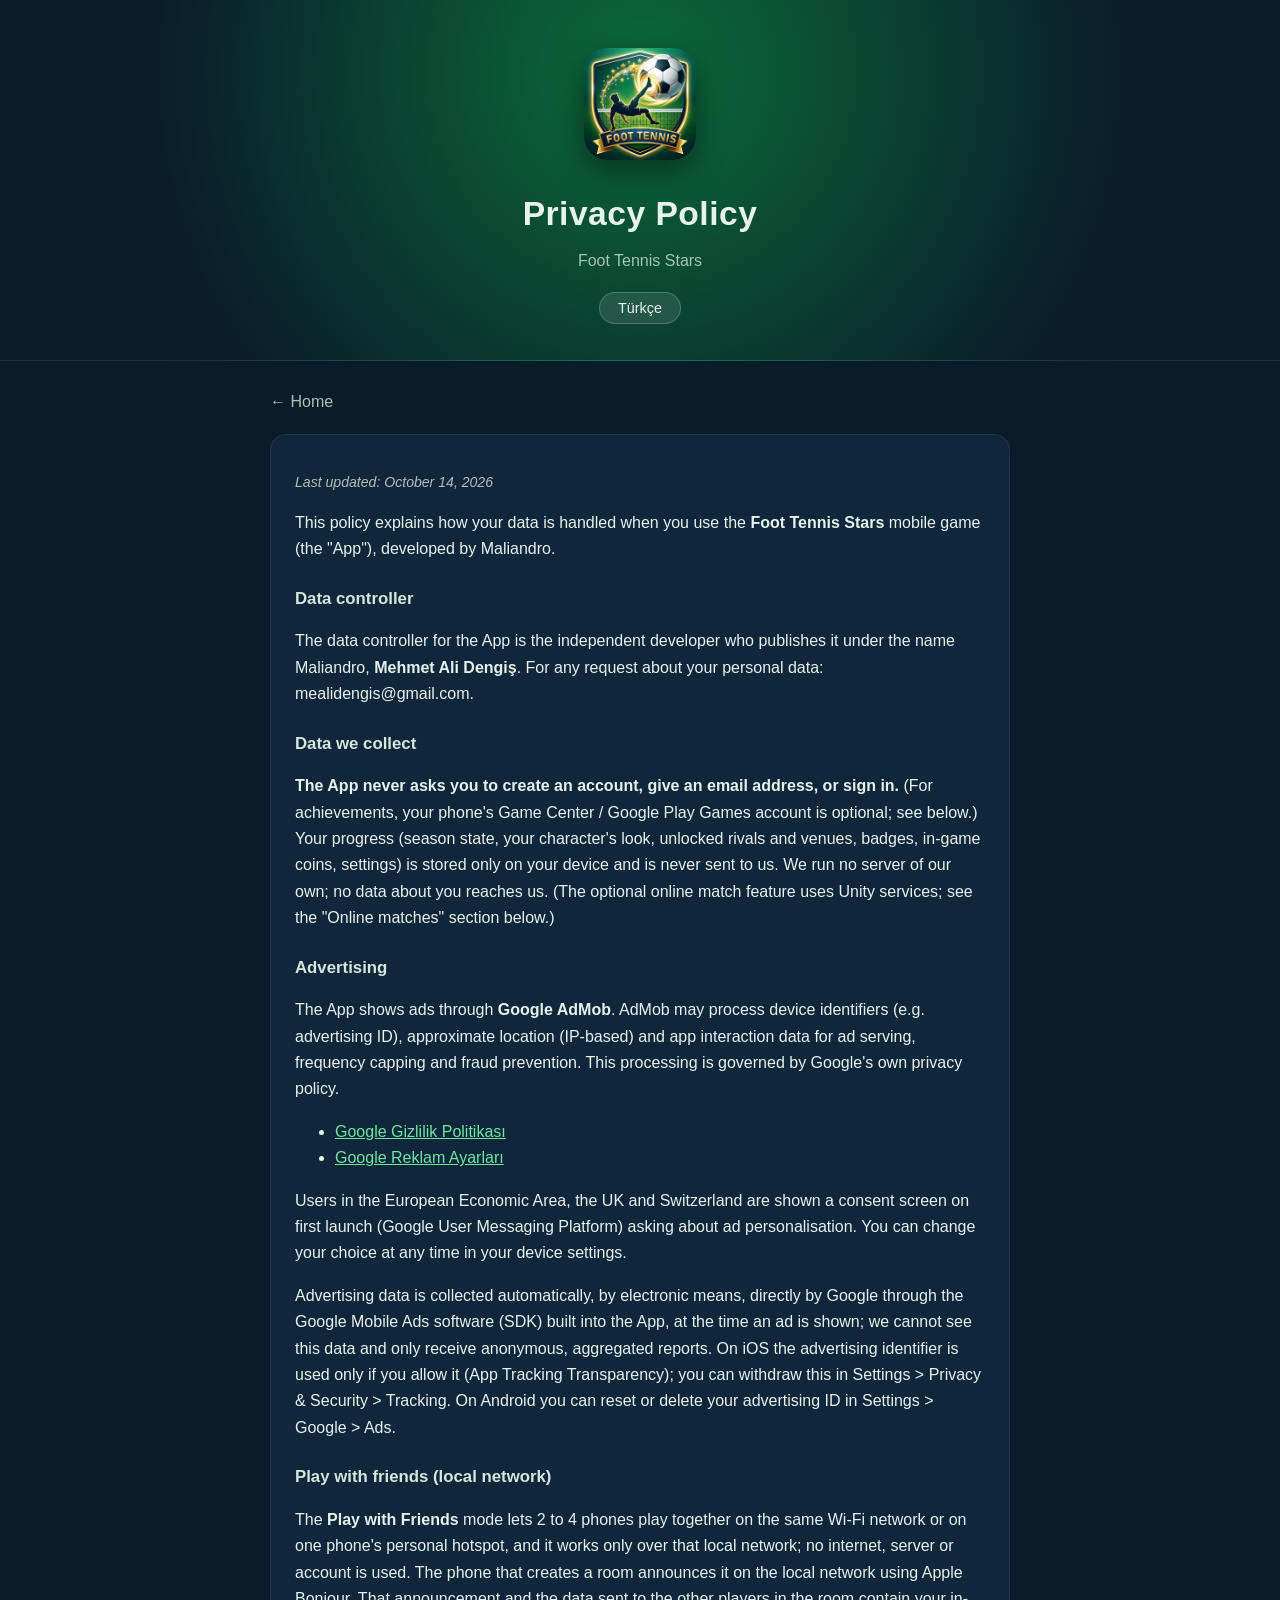
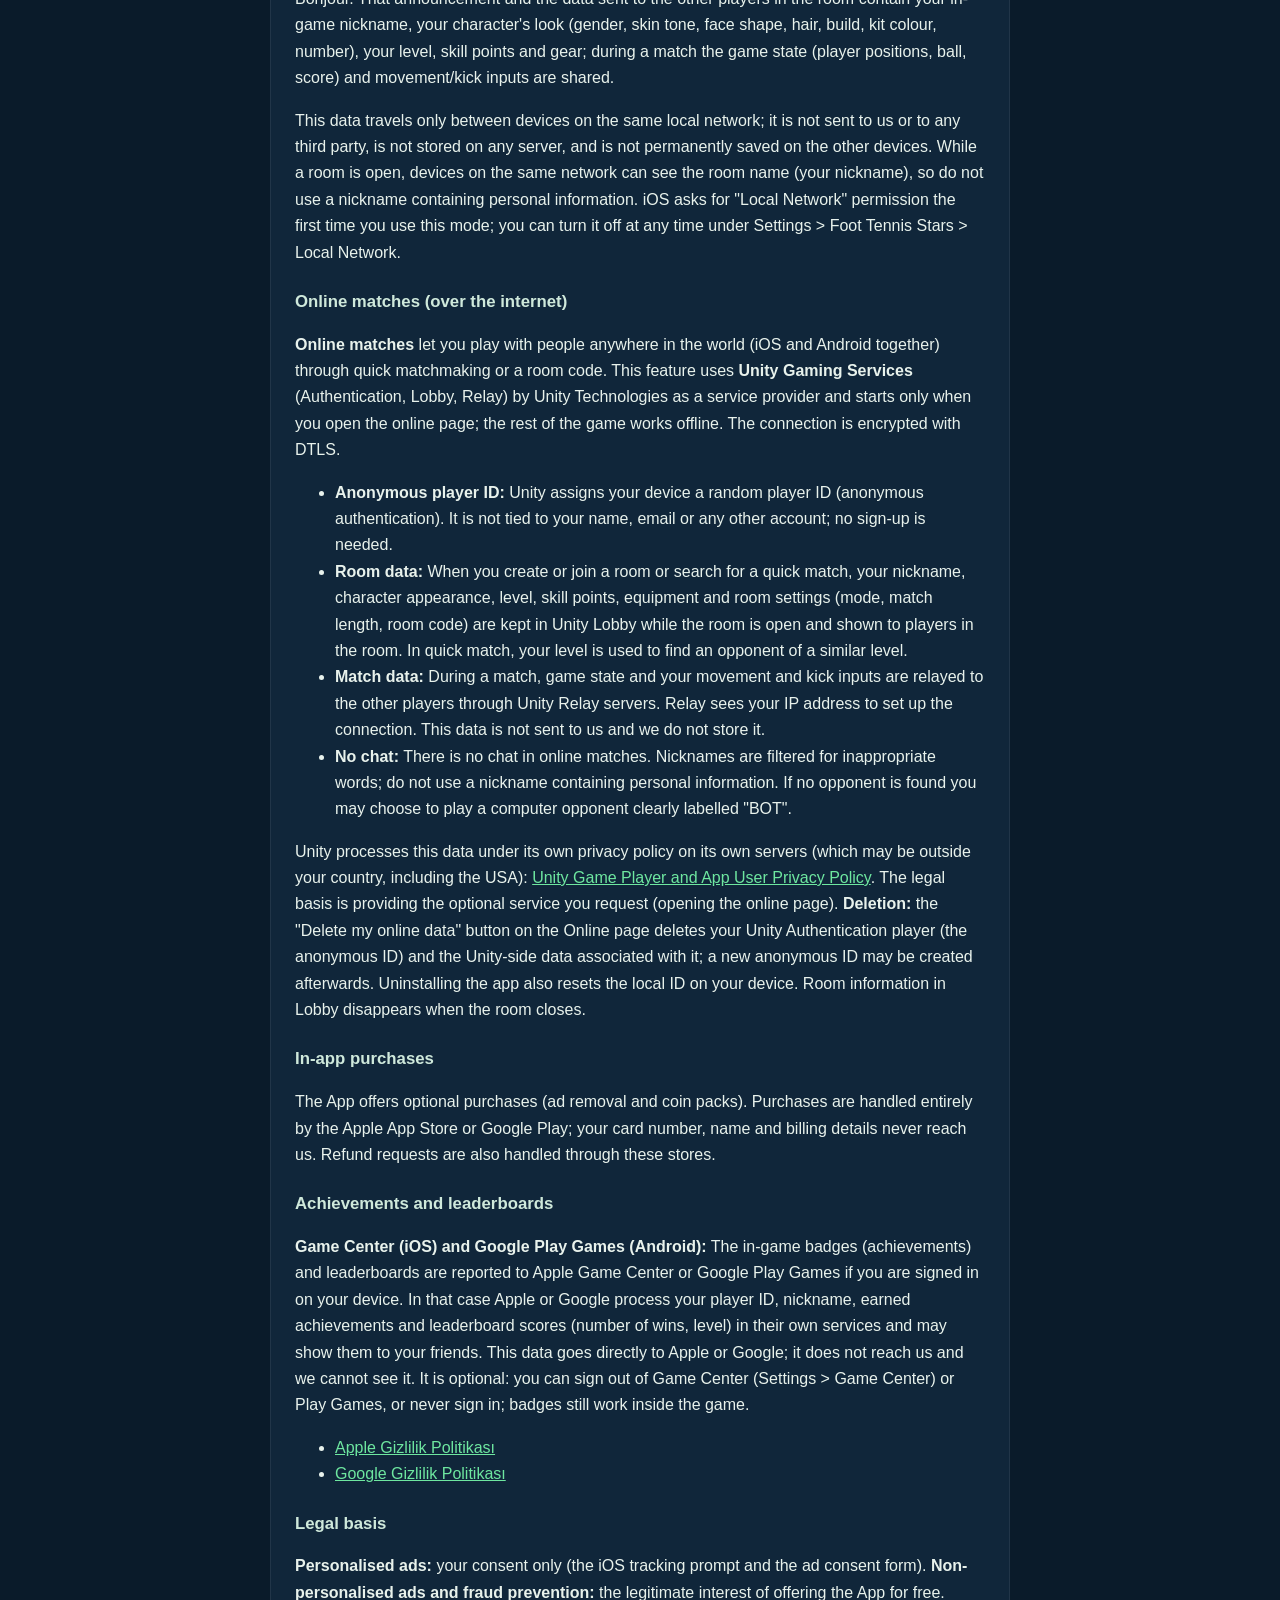
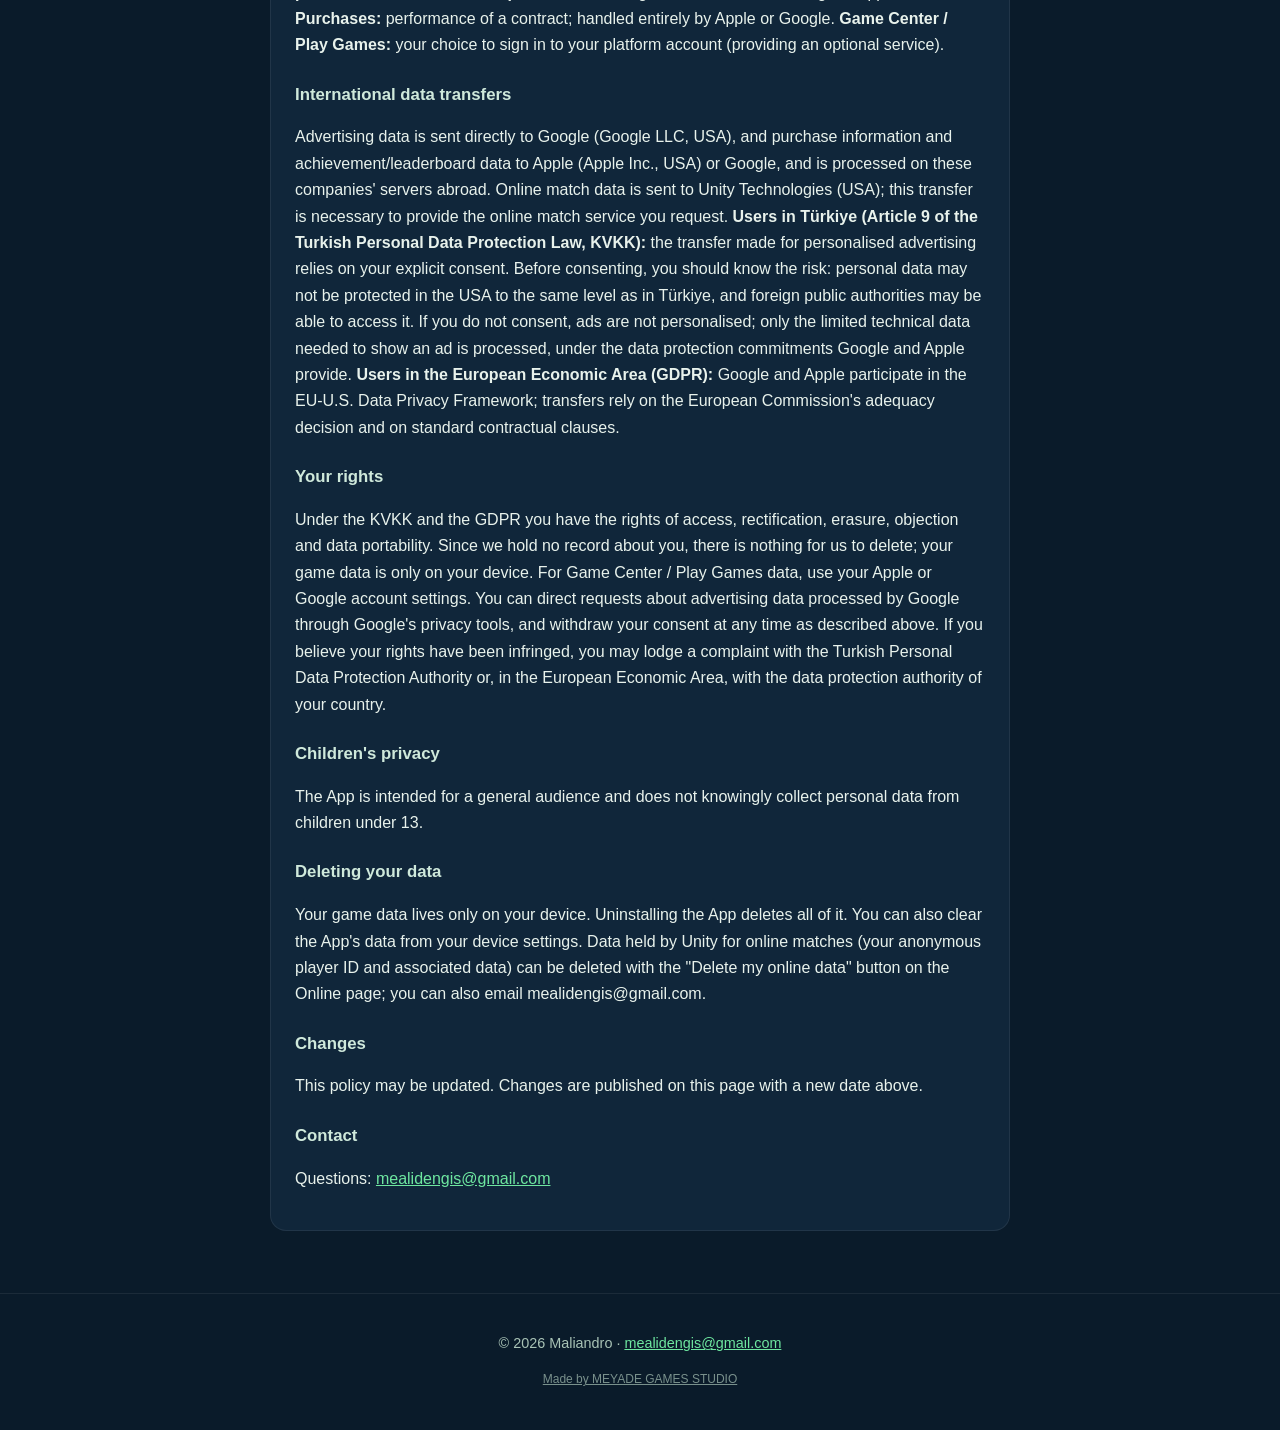
==== commit 0ced497d: "Footer credit link to MEYADE GAMES STUDIO Co-Authored-By: Claude Opus 5.5 <noreply@anthropic.com>" ====
--- a/privacy.html
+++ b/privacy.html
@@ -109,7 +109,7 @@
   </section>
 </main>
 
-<footer><p>© 2026 Maliandro · <a href="mailto:mealidengis@gmail.com">mealidengis@gmail.com</a></p></footer>
+<footer><p>© 2026 Maliandro · <a href="mailto:mealidengis@gmail.com">mealidengis@gmail.com</a></p><div style="margin-top:8px;font-size:12px;opacity:.7"><a href="https://meyadegamesstudio.vercel.app" style="color:inherit">Made by MEYADE GAMES STUDIO</a></div></footer>
 <script src="lang.js"></script>
 </body>
 </html>
